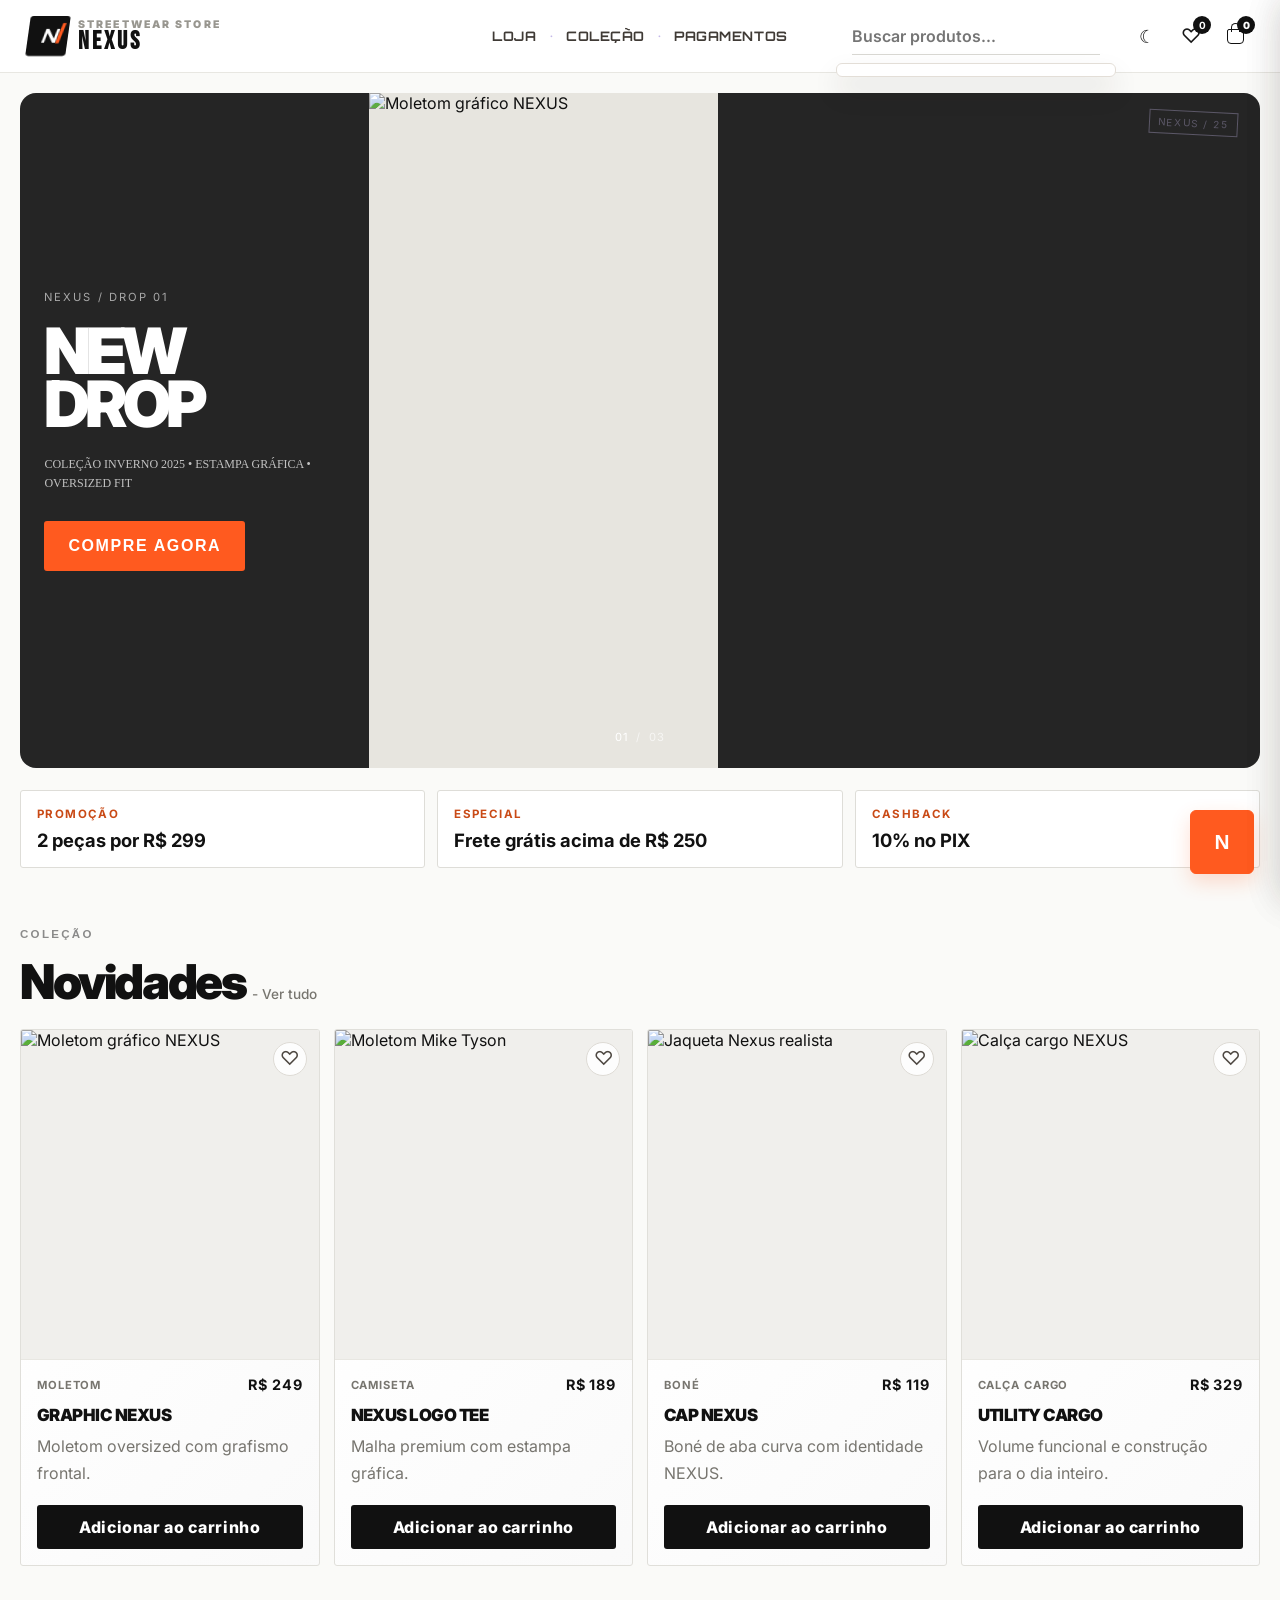
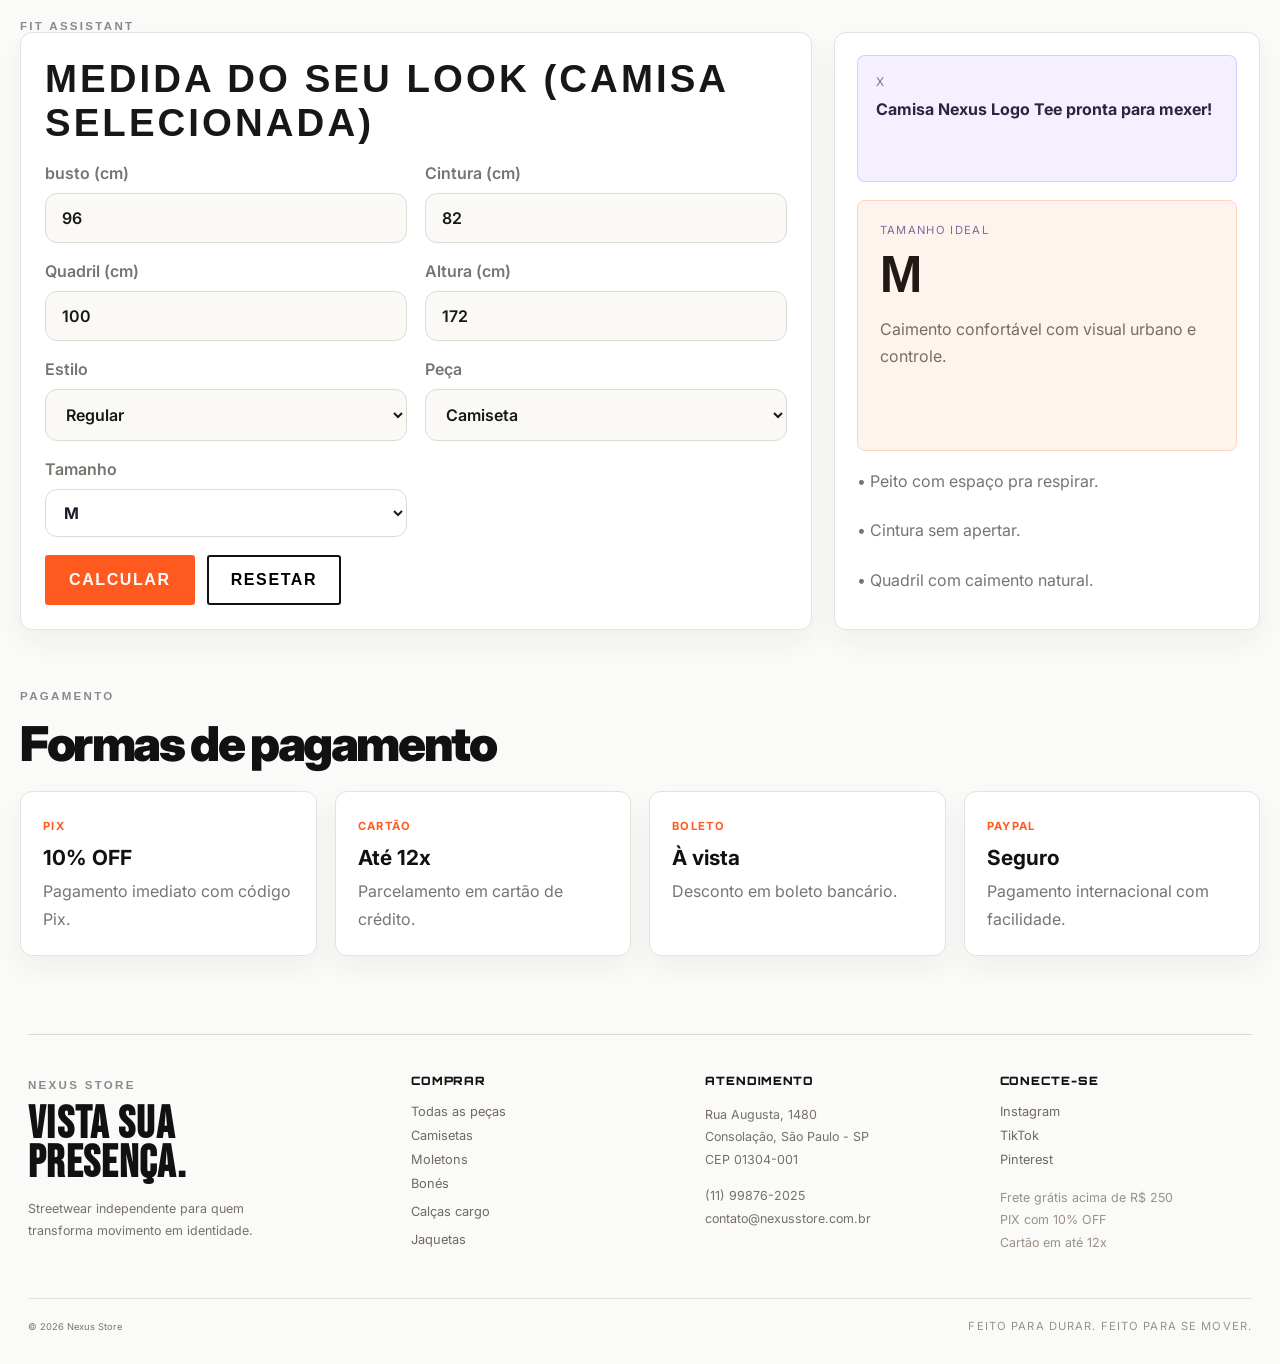
==== index.html @ 311d58b0 "Atualização do projeto py" ====
<!DOCTYPE html>
  <html lang="pt-BR">
    <head>
      <meta charset="UTF-8" />
      <meta name="viewport" content="width=device-width, initial-scale=1.0" />
      <title>Nexus Store | Moda Street</title>
      <meta
        name="description"
        content="Nexus Store vende roupas com estilo streetwear e assistente virtual para indicar tamanho e métodos de pagamento."
      />
      <link rel="preconnect" href="https://fonts.googleapis.com" />
      <link rel="preconnect" href="https://fonts.gstatic.com" crossorigin />
      <link
        href="https://fonts.googleapis.com/css2?family=Bebas+Neue&family=Inter:wght@400;500;600;700;800;900&family=Orbitron:wght@500;700;800&display=swap"
        rel="stylesheet"
      />
      <link rel="stylesheet" href="style.css" />
    </head>
    <body>
      <header class="topbar">
        <div class="brand-wrap">
          <div class="brand-mark">N</div>
          <div>
            <p class="brand-kicker">streetwear store</p>
            <h1>NEXUS</h1>
          </div>
        </div>
        <label class="search-box" aria-label="Buscar produtos">
          <input id="searchInput" type="search" placeholder="Buscar produtos..." autocomplete="off" />
          <ul class="search-suggestions" id="searchSuggestions" aria-label="Sugestões de produtos"></ul>
        </label>
        <nav class="nav">
          <a href="#loja">Loja</a>
          <p>•</p>
          <a href="#colecao">Coleção</a>
          <p>•</p>
          <a href="#pagamentos">Pagamentos</a>
        </nav>
        <div class="header-actions">
          <button type="button" class="theme-toggle" id="themeToggle" aria-label="Alternar tema">☾</button>
          <button type="button" class="favorites-toggle" id="favoritesToggle" aria-label="Abrir favoritos">
            <span aria-hidden="true">♡</span>
            <strong id="favoritesCount">0</strong>
          </button>
          <button type="button" class="cart-pill" id="cartToggle" aria-label="Abrir carrinho">
            <span class="bag-icon" aria-hidden="true"></span>
            <strong id="cartCount">0</strong>
          </button>
        </div>
      </header>

      <main>
        <section class="hero" id="loja" aria-label="Novo drop NEXUS">
          <div class="hero-slides">
            <article class="hero-slide is-active">
              <div class="hero-copy"><span class="hero-eyebrow">NEXUS / DROP 01</span><h2>NEW<br />DROP</h2><p>Coleção Inverno 2025 • Estampa Gráfica • Oversized Fit</p><a href="#colecao" class="primary-btn">Compre agora</a></div>
              <div class="hero-photo"><img src="Iron Mike Tyson.jpg" alt="Moletom gráfico NEXUS" /></div>
            </article>
            <article class="hero-slide">
              <div class="hero-copy"><span class="hero-eyebrow">NEXUS / DROP 02</span><h2>GRAPHIC<br />ENERGY</h2><p>Coleção Inverno 2025 • Algodão Premium • Caimento Solto</p><a href="#colecao" class="primary-btn">Compre agora</a></div>
              <div class="hero-photo"><img src="Camisa-neymar.jpg.jpg" alt="Camiseta gráfica NEXUS" /></div>
            </article>
            <article class="hero-slide">
              <div class="hero-copy"><span class="hero-eyebrow">NEXUS / DROP 03</span><h2>BUILT<br />TO MOVE</h2><p>Coleção Inverno 2025 • Estrutura Leve • Utility Street</p><a href="#colecao" class="primary-btn">Compre agora</a></div>
              <div class="hero-photo"><img src="jaqueta-nexus.svg" alt="Jaqueta NEXUS" /></div>
            </article>
          </div>
          <button type="button" class="hero-arrow hero-arrow-prev" id="prevSlide" aria-label="Foto anterior">‹</button>
          <button type="button" class="hero-arrow hero-arrow-next" id="nextSlide" aria-label="Próxima foto">›</button>
          <div class="hero-pagination" aria-label="Slide atual"><span id="slideCurrent">01</span><i>/</i><span>03</span></div>
        </section>

        <section class="promo-strip" aria-label="Promoções da Nexus">
          <div class="promo-card">
            <span>Promoção</span>
            <strong>2 peças por R$ 299</strong>
          </div>
          <div class="promo-card destaque">
            <span>Especial</span>
            <strong>Frete grátis acima de R$ 250</strong>
          </div>
          <div class="promo-card">
            <span>Cashback</span>
            <strong>10% no PIX</strong>
          </div>
        </section>

        <section id="colecao" class="catalog">
          <div class="section-heading">
            <span class="section-label">coleção</span>
            <h3>Novidades <a href="#colecao">- Ver tudo</a></h3>
          </div>

          <div class="product-grid">
            <article class="product-card">
              <div class="product-image">
                <img src="Iron Mike Tyson.jpg" alt="Moletom gráfico NEXUS" />
                <button type="button" class="favorite-btn" data-favorite-product="Graphic Nexus" aria-label="Favoritar Graphic Nexus">♡</button>
              </div>
              <div class="product-body">
                <div class="product-topline">
                  <span>Moletom</span>
                  <strong>R$ 249</strong>
                </div>
                <h4>Graphic Nexus</h4>
                <p>Moletom oversized com grafismo frontal.</p>
                <button type="button" class="add-cart-btn" data-product="Graphic Nexus" data-price="249">Adicionar ao carrinho</button>
              </div>
            </article>

            <!-- CAMISA CLICÁVEL DIRETA -->
            <article class="product-card">
              <div class="product-image" onclick="window.location.href='#fit-box';" style="cursor: pointer;">
                <img src="Iron Mike Tyson.jpg" alt="Moletom Mike Tyson" />
                <button type="button" class="favorite-btn" data-favorite-product="Nexus Logo Tee" aria-label="Favoritar Nexus Logo Tee">♡</button>
              </div>
              <div class="product-body">
                <div class="product-topline">
                  <span>Camiseta</span>
                  <strong>R$ 189</strong>
                </div>
                <h4 onclick="window.location.href='#fit-box';" style="cursor: pointer; color: inherit;">Nexus Logo Tee</h4>
                <p>Malha premium com estampa gráfica.</p>
                <button type="button" class="add-cart-btn" data-product="Nexus Logo Tee" data-price="189">Adicionar ao carrinho</button>
              </div>
            </article>

            <article class="product-card">
              <div class="product-image">
                <img src="jaqueta-realista.svg" alt="Jaqueta Nexus realista" />
                <button type="button" class="favorite-btn" data-favorite-product="Cap Nexus" aria-label="Favoritar Cap Nexus">♡</button>
              </div>
              <div class="product-body">
                <div class="product-topline">
                  <span>Boné</span>
                  <strong>R$ 119</strong>
                </div>
                <h4>Cap Nexus</h4>
                <p>Boné de aba curva com identidade NEXUS.</p>
                <button type="button" class="add-cart-btn" data-product="Cap Nexus" data-price="119">Adicionar ao carrinho</button>
              </div>
            </article>

            <article class="product-card">
              <div class="product-image">
                <img src="jaqueta-realista.svg" alt="Calça cargo NEXUS" />
                <button type="button" class="favorite-btn" data-favorite-product="Utility Cargo" aria-label="Favoritar Utility Cargo">♡</button>
              </div>
              <div class="product-body">
                <div class="product-topline">
                  <span>Calça cargo</span>
                  <strong>R$ 329</strong>
                </div>
                <h4>Utility Cargo</h4>
                <p>Volume funcional e construção para o dia inteiro.</p>
                <button type="button" class="add-cart-btn" data-product="Utility Cargo" data-price="329">Adicionar ao carrinho</button>
              </div>
            </article>
          </div>
        </section>

        <section class="fit-box" id="fit-box">
          <div class="section-label">fit assistant</div>
          <div class="calculator-grid">
            <div class="inputs">
              <h3>Medida do seu look (Camisa selecionada)</h3>
              <form id="fitForm">
                <div class="field-row">
                  <label>
                    <span>busto (cm)</span>
                    <input id="busto" type="number" min="50" max="200" value="96" required />
                  </label>

                  <label>
                    <span>Cintura (cm)</span>
                    <input id="cintura" type="number" min="40" max="180" value="82" required />
                  </label>
                </div>

                <div class="field-row">
                  <label>
                    <span>Quadril (cm)</span>
                    <input id="quadril" type="number" min="50" max="210" value="100" required />
                  </label>

                  <label>
                    <span>Altura (cm)</span>
                    <input id="altura" type="number" min="120" max="220" value="172" required />
                  </label>
                </div>

                <div class="field-row">
                  <label>
                    <span>Estilo</span>
                    <select id="fitStyle">
                      <option value="slim">Slim</option>
                      <option value="regular" selected>Regular</option>
                      <option value="oversized">Oversized</option>
                    </select>
                  </label>

                  <label>
                    <span>Peça</span>
                    <select id="tipoPeca">
                      <option value="camiseta" selected>Camiseta</option>
                      <option value="moletom">Moletom</option>
                      <option value="jaqueta">Jaqueta</option>
                      <option value="calca">Calça</option>
                    </select>
                  </label>
                </div>

                <div class="field-row"> 
                  <label>
                    <span>Tamanho</span>
                    <select id="tamanhoSelect">
                      <option value="P">P</option>
                      <option value="M" selected>M</option>
                      <option value="G">G</option>
                      <option value="GG">GG</option>
                    </select>
                  </label>
                </div>

                <div class="actions">
                  <button type="submit" class="primary-btn">Calcular</button>
                  <button type="button" id="resetBtn" class="secondary-btn light">Resetar</button>
                </div>
              </form>
            </div>

            <div class="result-panel">
              <div class="mini-card">
                <span>X</span>
                <strong id="vampiraMsg">Camisa Nexus Logo Tee pronta para mexer!</strong>
              </div>

              <div class="result-box">
                <p class="label-result">Tamanho ideal</p>
                <h4 id="tamanhoResult">M</h4>
                <p id="descricaoResult">Caimento confortável com visual urbano e controle.</p>
              </div>

              <ul id="tipsList" class="tips-list">
                <li>• Peito com espaço pra respirar.</li>
                <li>• Cintura sem apertar.</li>
                <li>• Quadril com caimento natural.</li>
              </ul>
            </div>
          </div>
        </section>

        <section id="pagamentos" class="payment-box">
          <div class="section-heading">
            <span class="section-label">pagamento</span>
            <h3>Formas de pagamento</h3>
          </div>

          <div class="payment-grid">
            <div class="payment-card">
              <span>PIX</span>
              <strong>10% OFF</strong>
              <p>Pagamento imediato com código Pix.</p>
            </div>
            <div class="payment-card">
              <span>Cartão</span>
              <strong>Até 12x</strong>
              <p>Parcelamento em cartão de crédito.</p>
            </div>
            <div class="payment-card">
              <span>Boleto</span>
              <strong>À vista</strong>
              <p>Desconto em boleto bancário.</p>
            </div>
            <div class="payment-card">
              <span>PayPal</span>
              <strong>Seguro</strong>
              <p>Pagamento internacional com facilidade.</p>
            </div>
          </div>
        </section>
      </main>

      <aside class="cart-panel" id="cartPanel" aria-label="Carrinho de compras">
        <div class="cart-header">
          <div>
            <span class="section-label">carrinho</span>
            <h3>Seu pedido</h3>
          </div>
          <button type="button" class="icon-btn cart-close" id="closeCartBtn" aria-label="Fechar carrinho">×</button>
        </div>

        <div class="cart-list" id="cartList">
          <p class="cart-empty">Seu carrinho está vazio.</p>
        </div>

        <div class="cart-footer">
          <div class="cart-total-row">
            <span>Subtotal</span>
            <strong id="cartTotal">R$ 0,00</strong>
          </div>
          <div class="cart-total-row discount-row">
            <span>Desconto</span>
            <strong id="cartDiscount">-R$ 0,00</strong>
          </div>
          <div class="cart-total-row delivery-row">
            <span>Entrega</span>
            <strong id="cartDelivery">R$ 0,00</strong>
          </div>
          <div class="cart-total-row final-row">
            <span>Total</span>
            <strong id="cartFinalTotal">R$ 0,00</strong>
          </div>

          <div class="mini-checkout" id="miniCheckout">
            <span class="mini-checkout-label">Dados de entrega</span>
            
            <div class="checkout-fields">
              <label>
                <span>Nome Completo</span>
                <input type="text" id="customerName" placeholder="Seu nome completo" />
              </label>
              <label>
                <span>Rua</span>
                <input type="text" id="customerStreet" placeholder="Nome da rua" />
              </label>
              <div class="row-fields">
                <label>
                  <span>Número</span>
                  <input type="text" id="customerNumber" placeholder="123" />
                </label>
                <label>
                  <span>Complemento</span>
                  <input type="text" id="customerComplement" placeholder="Apto, sala..." />
                </label>
              </div>
              <label>
                <span>CEP</span>
                <input type="text" id="customerCEP" placeholder="00000-000" />
              </label>
            </div>

            <span class="mini-checkout-label">Método de Pagamento</span>
            <div class="payment-option-list">
              <button type="button" class="payment-option active" data-method="pix">PIX</button>
              <button type="button" class="payment-option" data-method="cartao">Cartão</button>
              <button type="button" class="payment-option" data-method="boleto">Boleto</button>
            </div>

            <div class="installment-box" id="installmentBox" style="display: none;">
              <label>
                <span>Parcelamento</span>
                <select id="installmentSelect">
                  <option value="1">À vista (sem juros)</option>
                  <option value="2">2x de R$ 0,00</option>
                  <option value="3">3x de R$ 0,00</option>
                  <option value="4">4x de R$ 0,00</option>
                  <option value="5">5x de R$ 0,00</option>
                  <option value="6">6x de R$ 0,00</option>
                  <option value="7">7x de R$ 0,00</option>
                  <option value="8">8x de R$ 0,00</option>
                  <option value="9">9x de R$ 0,00</option>
                  <option value="10">10x de R$ 0,00</option>
                  <option value="11">11x de R$ 0,00</option>
                  <option value="12">12x de R$ 0,00</option>
                </select>
              </label>
            </div>
          </div>

          <button type="button" class="primary-btn cart-checkout">Finalizar Pedido</button>
        </div>
      </aside>

      <aside class="cart-panel favorites-panel" id="favoritesPanel" aria-label="Produtos favoritos">
        <div class="cart-header">
          <div>
            <span class="section-label">favoritos</span>
            <h3>Meus itens</h3>
          </div>
          <button type="button" class="icon-btn cart-close" id="closeFavoritesBtn" aria-label="Fechar favoritos">×</button>
        </div>
        <div class="favorites-list" id="favoritesList">
          <p class="cart-empty">Você ainda não favoritou nenhuma peça.</p>
        </div>
      </aside>

      <footer class="footer">
        <div class="footer-line"></div>
        <div class="footer-grid">
          <div class="footer-brand">
            <span class="section-label">NEXUS STORE</span>
            <h2>Vista sua<br />presença.</h2>
            <p>Streetwear independente para quem transforma movimento em identidade.</p>
          </div>
          <div class="footer-column">
            <h3>Comprar</h3>
            <nav class="footer-categories" aria-label="Categorias de produtos">
              <a href="#colecao" data-category-filter="">Todas as peças</a>
              <a href="#colecao" data-category-filter="camiseta">Camisetas</a>
              <a href="#colecao" data-category-filter="moletom">Moletons</a>
              <a href="#colecao" data-category-filter="boné">Bonés</a>
              <p><a href="#colecao" data-category-filter="calça">Calças cargo</a></p>
              <a href="#colecao" data-category-filter="jaqueta">Jaquetas</a>
            </nav>
          </div>
          <div class="footer-column">
            <h3>Atendimento</h3>
            <p>Rua Augusta, 1480<br />Consolação, São Paulo - SP<br />CEP 01304-001</p>
            <p>(11) 99876-2025<br />contato@nexusstore.com.br</p>
          </div>
          <div class="footer-column">
            <h3>Conecte-se</h3>
            <nav class="footer-socials" aria-label="Redes sociais">
              <a href="#footer">Instagram</a>
              <a href="#footer">TikTok</a>
              <a href="#footer">Pinterest</a>
            </nav>
            <p class="footer-service">Frete grátis acima de R$ 250<br />PIX com 10% OFF<br />Cartão em até 12x</p>
          </div>
        </div>
        <div class="footer-bottom" id="footer">
          <small>© 2026 Nexus Store</small>
          <span>Feito para durar. Feito para se mover.</span>
        </div>
      </footer>

      <div class="assistant-widget closed" id="assistantWidget">
        <div class="assistant-header">
          <div class="assistant-avatar" aria-label="Ícone da Vampira Nexus">✦</div>
          <div class="assistant-title-wrap">
            <strong>x story</strong>
            <span>online agora</span>
          </div>
          <div class="assistant-actions">
            <button type="button" class="icon-btn" id="minimizeAssistant" aria-label="Minimizar assistente">−</button>
            <button type="button" class="icon-btn" id="maximizeAssistant" aria-label="Maximizar assistente">□</button>
            <button type="button" class="icon-btn" id="closeAssistant" aria-label="Fechar assistente">×</button>
          </div>
        </div>

        <div class="assistant-body">
          <p class="assistant-bubble" id="assistantResponse">
            Fala comigo, meu parceiro. Vou te ajudar a achar o tamanho certo e o estilo ideal para a sua compra.
          </p> 

          <div class="assistant-form-box">
            <label>
              <span>Seu tamanho da peça</span>
              <select id="assistantSize">
                <option value="P">P</option>
                <option value="M" selected>M</option>
                <option value="G">G</option>
                <option value="GG">GG</option>
                <option value="G2">G2</option>
                <option value="G3">G3</option>
              </select>
            </label>
            <button type="button" id="assistantSuggest" class="primary-btn small-btn">Ajudar agora</button>
            <button type="button" id="addToCartBtn" class="secondary-btn light">Adicionar ao carrinho</button>
          </div>

          <div class="assistant-payment">
            <span>Pagamento:</span>
            <div class="payment-chips">
              <i>PIX</i>
              <i>Cartão</i>
              <i>Boleto</i>
            </div>
          </div>
        </div>
      </div>

      <button type="button" class="assistant-toggle" id="assistantToggle" aria-label="Abrir assistente">
        N
      </button>

      <script src="app.js"></script>
    </body>
  </html>
---- style.css ----
﻿ da56dcfe-d7a7-4931-aa2c-e293b3fd4b29:root {
  --bg: #1a1a1a;
  --bg-2: #2a2a2a;
  --panel: rgba(30, 30, 30, 0.98);
  --panel-soft: rgba(40, 40, 40, 0.99);
  --line: rgba(255, 255, 255, 0.12);
  --text: #e5e5e5;
  --muted: #999999;
  --pink: #8b6666;
  --violet: #666688;
  --cyan: #669999;
  --lime: #999966;
  --shadow: 0 8px 20px rgba(0, 0, 0, 0.6);
}

* { box-sizing: border-box; }
html { scroll-behavior: smooth; }
body {
  margin: 0;
  font-family: "Courier New", "Arial", sans-serif;
  background: #f0e5d5;
  color: #000000;
  background-image: url('"data:image/svg+xml,%3Csvg viewBox='0 0 250 250' xmlns='http://www.w3.org/2000/svg'%3E%3Cfilter id='noise'%3E%3CfeTurbulence type='fractalNoise' baseFrequency='0.85' numOctaves='4' stitchTiles='stitch'/%3E%3C/filter%3E%3Crect width='100%25' height='100%25' filter='url(%23noise)' opacity='0.15'/%3E%3C/svg%3E"');
}


.titulo-hero {
  color: #000000;
}

.titulo-hero .roxo {
  color: #240054;
}

a { color: inherit; text-decoration: none; }
img { width: 100%; display: block; }
button, input, select { font: inherit; }

h1, h2, h3, h4, h5, h6 {
  font-family: "Arial Black", sans-serif;
  font-weight: 900;
  text-transform: uppercase;
  letter-spacing: 0.08em;
}

.topbar {
  position: sticky; top: 0; z-index: 20;
  display: flex; align-items: center; justify-content: space-between;
  padding: 10px 6vw;
  background: #FFFFFF;
  backdrop-filter: blur(14px);
  border-bottom: 3px solid black;
}

.cart-pill {
  display: inline-flex;
  align-items: center;
  gap: 10px;
  padding: 9px 14px;
  border-radius: 6px;
  background: #ebe6e6;
  border: 1px solid rgb(12, 12, 12);
  color: var(--text);
  font-weight: 900;
  text-transform: uppercase;
  cursor: pointer;
  box-shadow: 0 2px 4px rgba(245, 241, 241, 0.3);
} 

.cart-pill strong {
  display: grid;
  place-items: center;
  width: 24px;
  height: 24px;
  border-radius: 4px;
  background: #5a5a5a;
  color: #ffffff;
  font-size: 0.8rem;
  font-weight: 900;
}

.brand-wrap { display: flex; align-items: center; gap: 14px; }
.brand-mark {
  display: grid; place-items: center;
  width: 42px; height: 42px; border-radius: 6px;
  background: #4a4a4a;
  box-shadow: 0 2px 6px rgba(0, 0, 0, 0.4);
  font-family: "Arial Black", sans-serif; font-weight: 900;
  font-size: 1.2rem;
  text-transform: uppercase;
  letter-spacing: 0.2em;
  color: #e5e5e5;
}
.brand-kicker {
  margin: 0; color: #999999;
  font-size: 0.66rem; letter-spacing: 0.2em; text-transform: uppercase;
  font-weight: 900;
  font-family: "Arial Black", sans-serif;
}
.brand-wrap h1 {
  margin: 0; font-family: "Arial Black", sans-serif;
  letter-spacing: 0.15em; font-size: 1.3rem;
  font-weight: 900;
  text-transform: uppercase;
}
.nav {
  display: flex; align-items: center; gap: 8px;
  text-transform: uppercase;
  color: #17002c; 
  font-weight: 600px;
  font-size: 20px;
  font-family:'Times New Roman', Times, serif
}
.nav a { transition: color 0.2s ease; }
.nav a:hover { color: #C94A16; }

main {
  max-width: 1200px;
  margin: 0 auto;
  padding: 32px 20px 40px;
}

.hero {
  display: grid;
  grid-template-columns: 1.15fr 0.85fr;
  gap: 26px;
  align-items: center;
  min-height: 540px;
  padding-top: 10px;
}
.hero-copy { padding: 18px 0; }

.hero-copy h2 {
  margin: 0;
  font-size: clamp(2.8rem, 5vw, 5rem);
  line-height: 0.94;
  letter-spacing: -0.06em;
}
.hero-copy p {
  font-family: 'Times New Roman', Times, serif;
  text-transform: uppercase;
  margin-top: 18px;
  color: #000000;
  line-height: 1.75;
  font-size: 1.05rem;
  font-weight: 300px;
  max-width: 620px;
}
.cta-row {
  display: flex;
  flex-wrap: wrap;
  gap: 14px;
  margin-top: 28px;
}
.primary-btn, .secondary-btn {
  display: inline-flex;
  align-items: center;
  justify-content: center;
  border-radius: 6px;
  padding: 14px 22px;
  border: 2px solid transparent;
  font-weight: 900;
  cursor: pointer;
  transition: transform 0.2s ease, box-shadow 0.2s ease, border-color 0.2s ease;
  font-family: "Arial Black", sans-serif;
  text-transform: uppercase;
  letter-spacing: 0.1em;
}
.primary-btn {
  background: #000000;
  color: #ffffff;
  box-shadow: 0 4px 8px rgba(0, 0, 0, 0.3);
  border-color: #000000;
}
.secondary-btn {
  background: transparent;
  border: 2px solid #000000;
  color: #000000;
  box-shadow: 0 2px 4px rgba(0, 0, 0, 0.2);
}
.primary-btn:hover, .secondary-btn:hover, button:hover {
  transform: translateY(-1px);
  box-shadow: 0 6px 12px rgba(0, 0, 0, 0.4) !important;
  background: #C94A16;
  color: #FFFFFF;
}

.hero-visual {
  display: grid;
  gap: 18px;
}
.promo-stack {
  display: grid;
  gap: 18px;
}
.promo-feature {
  background: #FFFFFF;
  border: 3px solid black;
  border-radius: 1px;
  padding: 20px;
  box-shadow: 6px 6px 0px black;

}
.promo-feature span {
  display: block;
  color: #C94A16;
  text-transform: uppercase;
  letter-spacing: 0.12em;
  font-size: 15px;
  font-weight: 800;
  font-family: "Arial Black", sans-serif;
  margin-bottom: 10px;
}
.promo-feature strong {
  display: block;
  font-size: 1.6rem;
  line-height: 1.2;
  margin-bottom: 10px;
  font-family: "Arial Black", sans-serif;
  text-transform: uppercase;
  color:#240054;
}
.promo-feature p {
  margin: 0;
  color: #000000;
  line-height: 1.7;
  text-transform: uppercase;
  font-family: "Arial Black", sans-serif;
  font-size: 14px;
}
.promo-accent {
  background: #FFFFFF;
}
.showcase-card {
  position: relative;
  overflow: hidden;
  border: 1px solid var(--line);
  border-radius: 26px;
  box-shadow: var(--shadow);
  background: var(--panel);
}
.showcase-card img {
  height: 100%; object-fit: cover;
  transition: transform 0.6s ease, filter 0.6s ease;
}
.product-viewer {
  perspective: 1200px;
}
.product-viewer img {
  transform-origin: center;
}
.product-viewer.is-open img {
  transform: perspective(1200px) rotateY(18deg) scale(1.04);
  filter: saturate(1.12) brightness(1.05);
}
.product-viewer.is-rotating img {
  animation: spin360 0.9s ease;
}
@keyframes spin360 {
  0% { transform: perspective(1200px) rotateY(0deg) scale(1); }
  50% { transform: perspective(1200px) rotateY(180deg) scale(1.04); }
  100% { transform: perspective(1200px) rotateY(360deg) scale(1); }
}
.large-card { min-height: 480px; }
.small-card { min-height: 260px; }
.viewer-controls {
  position: absolute;
  left: 18px;
  right: 18px;
  bottom: 18px;
  display: flex;
  gap: 10px;
  z-index: 2;
}
.viewer-btn {
  flex: 1;
  border: 1px solid rgba(255, 255, 255, 0.08);
  background: rgba(17, 20, 28, 0.7);
  color: #fff;
  border-radius: 12px;
  padding: 10px 12px;
  font-weight: 700;
  cursor: pointer;
}
.viewer-btn.accent {
  background: linear-gradient(135deg, var(--pink), var(--violet));
}
.card-label {
  position: absolute;
  left: 18px;
  right: 18px;
  bottom: 18px;
  display: inline-flex;
  align-items: center;
  justify-content: center;
  padding: 10px 14px;
  border-radius: 999px;
  background: rgba(29, 26, 23, 0.72);
  border: 1px solid rgba(255, 255, 255, 0.08);
  color: #ffffff;
  font-size: 0.8rem;
  letter-spacing: 0.08em;
  text-transform: uppercase;
}
.showcase-stack {
  display: grid;
  gap: 18px;
}
.mini-banner {
  display: grid;
  gap: 6px;
  border-radius: 18px;
  border: 1px solid var(--line);
  background: linear-gradient(135deg, rgba(84, 230, 255, 0.07), rgba(125, 92, 255, 0.09));
  padding: 18px;
  box-shadow: var(--shadow);
}
.mini-banner span { color: var(--muted); font-size: 0.75rem; text-transform: uppercase; letter-spacing: 0.12em; }
.mini-banner strong { font-size: 1.2rem; }

.promo-strip {
  display: grid;
  grid-template-columns: repeat(3, minmax(0, 1fr));
  gap: 18px;
  margin-top: 28px;
}
.promo-card {
  display: grid;
  gap: 8px;
  padding: 22px 20px;
  border-radius: 8px;
  background: #240054;
  border: 1px solid #C94A16;
  box-shadow: var(--shadow);
}
.promo-card span {
  color: #C94A16;
  text-transform: uppercase;
  letter-spacing: 0.12em;
  font-size: 0.72rem;
  font-weight: 700;
}
.promo-card strong {
  font-size: 1.15rem;
}
.promo-card.destaque {
  background: #3a3a3a;
  border-color: #5a5a5a;
}

.catalog, .fit-box, .payment-box {
  margin-top: 44px;
}
.section-heading {
  margin-bottom: 18px;
}
.section-label {
  color: #8a8a8a;
  text-transform: uppercase;
  letter-spacing: 0.2em;
  font-size: 0.72rem;
  font-weight: 900;
  font-family: "Arial Black", sans-serif;
}
.section-heading h3 {
  margin: 10px 0 0;
  font-size: clamp(1.8rem, 4vw, 3rem);
  letter-spacing: -0.05em;
}
.product-grid {
  display: grid;
  grid-template-columns: repeat(3, minmax(0, 1fr));
  gap: 22px;
}
.product-card {
  overflow: hidden;
  border-radius: 8px;
  border: 1px solid #4a4a4a;
  background: #2a2a2a;
  box-shadow: 0 4px 8px rgba(0, 0, 0, 0.4);
  position: relative;
  transition: transform 0.2s ease, box-shadow 0.2s ease, border-color 0.2s ease;
}
.product-card:hover {
  transform: translateY(-2px);
  border-color: #6a6a6a;
  box-shadow: 0 6px 12px rgba(0, 0, 0, 0.5);
}
.product-card::before {
  content: "";
  position: absolute;
  inset: 0;
  background: linear-gradient(135deg, rgba(100, 100, 100, 0.08), transparent 30%, rgba(120, 120, 120, 0.04));
  pointer-events: none;
}
.product-image {
  position: relative;
  height: 320px;
  background: linear-gradient(135deg, #111827, #1a1f2d);
  border-bottom: 1px solid rgba(255, 255, 255, 0.06);
}
.product-image img {
  height: 100%; object-fit: cover;
  filter: saturate(1.1) contrast(1.08);
}
.product-body {
  position: relative;
  z-index: 1;
  padding: 18px 18px 20px;
}
.product-topline {
  display: flex; align-items: center; justify-content: space-between;
  gap: 12px; font-weight: 700;
  color: var(--muted);
  text-transform: uppercase;
  letter-spacing: 0.08em;
  font-size: 0.7rem;
}
.product-topline strong {
  color: var(--lime);
  font-size: 0.9rem;
}
.product-body h4 {
  margin: 12px 0 8px;
  font-size: 1.55rem;
  letter-spacing: -0.04em;
}
.product-body p {
  margin: 0;
  color: var(--muted);
  line-height: 1.7;
}
.product-body button {
  margin-top: 18px;
  width: 100%;
  border: none;
  border-radius: 12px;
  padding: 12px 18px;
  background: linear-gradient(135deg, #030125, #B6FF00 55%, #010046);
  color: white;
  font-weight: 800;
  letter-spacing: 0.04em;
  cursor: pointer;
  box-shadow: 0 14px 26px rgba(124, 90, 241, 0.32);
}

.calculator-grid {
  display: grid;
  grid-template-columns: 1.3fr 0.7fr;
  gap: 22px;
}
.inputs, .result-panel, .payment-card {
  background: rgba(16, 22, 37, 0.95);
  border: 1px solid var(--line);
  border-radius: 24px;
  box-shadow: var(--shadow);
}
.inputs { padding: 24px; }
.inputs h3 { margin: 0 0 18px; font-size: clamp(1.6rem, 3vw, 2.4rem); }
.field-row {
  display: grid;
  grid-template-columns: repeat(2, minmax(0, 1fr));
  gap: 18px;
  margin-bottom: 18px;
}
label {
  display: flex;
  flex-direction: column;
  gap: 10px;
  font-weight: 600;
}
label span { color: var(--muted); }
input, select {
  width: 100%;
  background: rgba(255,255,255,0.7);
  border: 1px solid var(--line);
  border-radius: 12px;
  padding: 14px 16px;
  color: #111827;
}
select option {
  color: #111827;
  background: #eef2f7;
}
select option:checked,
select option:hover {
  background: #7ce6ff;
  color: #111827;
}
input:focus, select:focus {
  outline: 2px solid rgba(84, 230, 255, 0.18);
  border-color: rgba(141, 84, 255, 0.8);
}
.actions { display: flex; gap: 12px; flex-wrap: wrap; margin-top: 8px; }
.small-btn {
  padding: 12px 18px;
  font-size: 0.9rem;
}
.result-panel {
  padding: 22px;
  display: grid;
  gap: 18px;
}
.mini-card {
  background: #2a2a2a;
  border: 1px solid #4a4a4a;
  border-radius: 8px;
  padding: 18px;
}
.mini-card span {
  display: block;
  margin-bottom: 8px;
  color: var(--muted);
  font-size: 0.75rem;
  letter-spacing: 0.12em;
  text-transform: uppercase;
}
.mini-card strong { line-height: 1.5; }
.result-box {
  padding: 22px;
  border-radius: 8px;
  background: #3a3a3a;
  border: 1px solid #5a5a5a;
  color: #e5e5e5;
}
.label-result {
  margin: 0 0 8px;
  color: var(--muted);
  text-transform: uppercase;
  letter-spacing: 0.12em;
  font-size: 0.7rem;
}
.result-box h4 {
  margin: 0;
  font-size: clamp(2.4rem, 4vw, 4rem);
  font-family: "Arial Black", sans-serif;
  font-weight: 900;
  text-transform: uppercase;
  letter-spacing: 0.1em;
}
#descricaoResult { margin-top: 12px; color: var(--muted); line-height: 1.7; }
.tips-list {
  list-style: none;
  padding: 0; margin: 0;
  display: grid;
  gap: 10px;
  color: var(--muted);
  line-height: 1.6;
}

.payment-grid {
  display: grid;
  grid-template-columns: repeat(4, minmax(0, 1fr));
  gap: 18px;
}
.payment-card {
  padding: 22px;
}
.payment-card span {
  display: inline-block;
  margin-bottom: 12px;
  color: var(--cyan);
  text-transform: uppercase;
  letter-spacing: 0.12em;
  font-size: 0.7rem;
  font-weight: 700;
}
.payment-card strong {
  display: block;
  margin-bottom: 8px;
  font-size: 1.3rem;
}
.payment-card p {
  margin: 0;
  color: var(--muted);
  line-height: 1.7;
}

.cart-panel {
  position: fixed;
  top: 0;
  right: 0;
  width: min(380px, calc(100vw - 24px));
  height: 100vh;
  background: rgba(14, 18, 28, 0.98);
  border-left: 1px solid var(--line);
  box-shadow: -18px 0 36px rgba(0, 0, 0, 0.28);
  transform: translateX(105%);
  transition: transform 0.25s ease;
  z-index: 40;
  display: flex;
  flex-direction: column;
}
.cart-panel.open {
  transform: translateX(0);
}
.cart-header {
  display: flex;
  align-items: center;
  justify-content: space-between;
  padding: 22px 22px 18px;
  border-bottom: 1px solid var(--line);
}
.cart-header h3 {
  margin: 10px 0 0;
  font-size: 1.8rem;
}
.cart-close {
  background: rgba(255,255,255,0.04);
  color: var(--text);
}
.cart-list {
  flex: 1;
  padding: 18px 22px;
  overflow-y: auto;
  min-height: 0;
}
.cart-empty {
  margin: 0;
  color: var(--muted);
  line-height: 1.7;
}
.cart-item {
  display: grid;
  grid-template-columns: 1fr auto;
  gap: 12px;
  padding: 14px 0;
  border-bottom: 1px solid rgba(255,255,255,0.06);
}
.cart-item strong {
  display: block;
  margin-bottom: 4px;
  font-size: 1rem;
}
.cart-item small {
  display: block;
  color: var(--muted);
}
.cart-item-actions {
  display: grid;
  justify-items: end;
  gap: 8px;
}
.cart-item span {
  align-self: center;
  font-weight: 700;
  color: var(--cyan);
}
.quantity-box {
  display: inline-flex;
  align-items: center;
  gap: 8px;
  padding: 4px 8px;
  border: 1px solid rgba(255,255,255,0.08);
  border-radius: 999px;
  background: rgba(255,255,255,0.03);
}
.quantity-box button {
  width: 24px;
  height: 24px;
  border: none;
  border-radius: 50%;
  background: rgba(255,255,255,0.06);
  color: var(--text);
  cursor: pointer;
  font-weight: 700;
}
.quantity-box strong {
  min-width: 18px;
  text-align: center;
  font-size: 0.8rem;
  margin: 0;
  color: var(--text);
}
.remove-cart-item {
  border: 1px solid rgba(255,255,255,0.08);
  background: rgba(255,255,255,0.03);
  color: var(--text);
  border-radius: 999px;
  padding: 6px 10px;
  cursor: pointer;
  font-size: 0.72rem;
}
.cart-footer {
  padding: 18px 22px 26px;
  border-top: 1px solid var(--line);
  overflow-y: auto;
  max-height: 50vh;
}
.cart-total-row {
  display: flex;
  align-items: center;
  justify-content: space-between;
  margin-bottom: 12px;
  font-weight: 700;
}
.cart-total-row strong {
  font-size: 1.1rem;
  color: #fff;
}
.discount-row strong {
  color: #8ef2b0;
}
.delivery-row strong {
  color: #ffd36b;
}
.final-row {
  margin-top: 10px;
  padding-top: 12px;
  border-top: 1px solid rgba(255,255,255,0.08);
}
.final-row strong {
  font-size: 1.4rem;
}
.mini-checkout {
  margin: 18px 0 16px;
  padding: 14px 0 0;
  border-top: 1px solid rgba(255,255,255,0.08);
}
.mini-checkout-label {
  display: block;
  color: var(--muted);
  text-transform: uppercase;
  letter-spacing: 0.12em;
  font-size: 0.68rem;
  font-weight: 700;
  margin: 16px 0 10px 0;
}
.checkout-fields {
  display: grid;
  gap: 12px;
  margin-bottom: 16px;
}
.checkout-fields label {
  display: grid;
  gap: 6px;
}
.checkout-fields span {
  color: var(--muted);
  font-size: 0.76rem;
  font-weight: 700;
}
.checkout-fields input {
  width: 100%;
  border-radius: 12px;
  border: 1px solid rgba(255,255,255,0.08);
  background: rgba(255,255,255,0.03);
  color: var(--text);
  padding: 12px 14px;
  font-size: 0.85rem;
}
.checkout-fields input::placeholder {
  color: rgba(255,255,255,0.35);
}
.row-fields {
  display: grid;
  grid-template-columns: 1fr 1fr;
  gap: 12px;
}
.payment-option-list {
  display: flex;
  gap: 8px;
  flex-wrap: wrap;
}
.payment-option {
  flex: 1;
  min-width: 78px;
  border: 1px solid #5a5a5a;
  border-radius: 6px;
  background: #3a3a3a;
  color: var(--text);
  padding: 9px 10px;
  cursor: pointer;
  font-weight: 700;
  transition: background 0.2s ease;
}
.payment-option.active {
  background: #5a5a5a;
  border-color: #7a7a7a;
  color: #ffffff;
}
.installment-box {
  margin-top: 12px;
}
.installment-box label {
  display: grid;
  gap: 8px;
}
.installment-box span {
  color: var(--muted);
  font-size: 0.76rem;
  font-weight: 700;
}
.installment-box select {
  width: 100%;
  border-radius: 12px;
  border: 1px solid rgba(255,255,255,0.08);
  background: rgba(255,255,255,0.03);
  color: var(--text);
  padding: 12px 14px;
  font-size: 0.85rem;
  cursor: pointer;
}
.cart-checkout {
  width: 100%;
}

.footer {
  max-width: 1200px;
  margin: 0 auto;
  padding: 26px 20px 68px;
}
.footer-line {
  height: 1px;
  width: 100%;
  margin-bottom: 24px;
  background: linear-gradient(90deg, transparent, rgba(255,255,255,0.12), transparent);
}
.footer p, .footer small { color: var(--muted); line-height: 1.8; margin: 0; }

.assistant-widget {
  position: fixed;
  right: 26px;
  bottom: 26px;
  width: 320px;
  border-radius: 22px 22px 18px 18px;
  background: rgba(233, 228, 240, 0.97);
  border: 1px solid rgba(111, 86, 162, 0.12);
  box-shadow: 0 24px 38px rgba(57, 38, 72, 0.18);
  z-index: 30;
  transition: all 0.25s ease;
  overflow: hidden;
}
.assistant-widget.minimized {
  width: 96px;
  height: 74px;
  overflow: hidden;
}
.assistant-widget.closed {
  display: none;
}
.assistant-widget.maximized {
  width: min(420px, calc(100vw - 24px));
}
.assistant-header {
  display: flex; align-items: center; gap: 12px;
  padding: 12px 14px 10px;
  background: linear-gradient(135deg, #d7d3f6 0%, #d8d0ef 100%);
  border-bottom: 1px solid rgba(90, 74, 130, 0.12);
}
.assistant-avatar {
  display: grid; place-items: center;
  width: 42px; height: 42px;
  border-radius: 50%;
  background: linear-gradient(135deg, #230094 0%, #d45c00c2 100%);
  font-weight: 800;
  color: white;
  box-shadow: 0 8px 20px rgba(124, 90, 241, 0.35);
}

.assistant-title-wrap {
  display: flex;
  flex-direction: column;
  flex: 1;
  min-width: 0;
}
.assistant-title-wrap strong {
  font-size: 0.95rem;
  color: #2d1f3d;
  letter-spacing: 0.01em;
}
.assistant-title-wrap span {
  color: #1f8f5e;
  font-size: 0.72rem;
  font-weight: 700;
}
.assistant-actions {
  display: flex;
  gap: 8px;
}
.icon-btn {
  width: 24px; height: 24px;
  border: none;
  border-radius: 50%;
  background: rgba(255,255,255,0.3);
  color: #2a2633;
  font-weight: 700;
  cursor: pointer;
}
.assistant-body {
  padding: 16px;
  background: rgba(243, 239, 247, 0.9);
}
.assistant-bubble {
  margin: 0;
  padding: 14px 16px;
  background: rgba(255,255,255,0.35);
  border: 1px solid rgba(41, 30, 54, 0.06);
  border-radius: 16px;
  line-height: 1.7;
  color: #2d1f3d;
  font-size: 0.95rem;
}
.assistant-form-box {
  display: grid;
  gap: 10px;
  margin-top: 14px;
}
.assistant-form-box label span {
  color: #2d1f3d;
  font-size: 0.78rem;
  font-weight: 700;
}
#assistantSize, #tamanhoSelect {
  width: 100%;
  border: 1px solid rgba(62, 48, 74, 0.1);
  border-radius: 12px;
  background: #f7f3fb;
  color: #201b2a;
  padding: 12px 14px;
  font-size: 1rem;
  font-weight: 700;
}
#assistantSize option, #tamanhoSelect option {
  color: #201b2a;
  background: #f7f3fb;
}
.assistant-payment {
  display: grid;
  gap: 8px;
  margin-top: 12px;
}
.assistant-payment span {
  color: #31263c;
  font-size: 0.72rem;
  text-transform: uppercase;
  letter-spacing: 0.1em;
  font-weight: 800;
}
.payment-chips {
  display: flex;
  flex-wrap: wrap;
  gap: 10px;
}
.payment-chips i {
  display: inline-flex;
  align-items: center;
  justify-content: center;
  padding: 6px 10px;
  border-radius: 999px;
  background: rgba(124, 90, 241, 0.08);
  border: 1px solid rgba(124, 90, 241, 0.16);
  color: #462d6d;
  font-style: normal;
  font-size: 0.72rem;
  font-weight: 700;
}
.assistant-toggle {
  position: fixed;
  right: 26px;
  bottom: 26px;
  width: 64px;
  height: 64px;
  border: 1px solid #5a5a5a;
  border-radius: 6px;
  background: #4a4a4a;
  color: #e5e5e5;
  font-family: "Arial Black", sans-serif;
  font-size: 1.3rem;
  font-weight: 900;
  box-shadow: 0 4px 8px rgba(0, 0, 0, 0.4);
  cursor: pointer;
  z-index: 31;
}
.assistant-widget {
  position: fixed;
  right: 26px;
  bottom: 26px;
  width: 320px;
  border-radius: 22px 22px 18px 18px;
  background: rgba(233, 228, 240, 0.97);
  border: 1px solid rgba(111, 86, 162, 0.12);
  box-shadow: 0 24px 38px rgba(57, 38, 72, 0.18);
  z-index: 30;
  overflow: hidden;
}
.assistant-widget.minimized { width: 96px; height: 74px; overflow: hidden; }
.assistant-widget.closed { display: none !important; }
.assistant-widget.maximized { width: min(420px, calc(100vw - 24px)); }
.assistant-widget:not(.closed) + .assistant-toggle { display: none !important; }
.assistant-toggle {
  position: fixed;
  right: 26px;
  bottom: 26px;
  width: 64px;
  height: 64px;
  border: 1px solid #5a5a5a;
  border-radius: 6px;
  background: #4a4a4a;
  color: #e5e5e5;
  font-family: "Arial Black", sans-serif;
  font-size: 1.3rem;
  font-weight: 900;
  box-shadow: 0 4px 8px rgba(0, 0, 0, 0.4);
  cursor: pointer;
  z-index: 31;
  display: flex;
  align-items: center;
  justify-content: center;
}
.assistant-widget:not(.closed) + .assistant-toggle { display: none; }

@media (max-width: 980px) {
  .hero, .calculator-grid, .product-grid, .payment-grid { grid-template-columns: 1fr; }
  .hero-visual { grid-template-columns: 1fr; }
}

@media (max-width: 700px) {
  .nav { display: none; }
  .topbar { padding: 16px 20px; }
  .field-row { grid-template-columns: 1fr; }
  .assistant-widget { right: 14px; bottom: 14px; width: min(300px, calc(100vw - 24px)); }
  .assistant-toggle { right: 14px; bottom: 14px; }
}

/* NEXUS drop refresh */
:root {
  --bg: #fafaf8;
  --panel: #ffffff;
  --panel-soft: #f3f2ef;
  --line: #deddd8;
  --text: #111111;
  --muted: #77756f;
  --shadow: 0 12px 30px rgba(17, 17, 17, 0.06);
}

body {
  background: var(--bg);
  color: var(--text);
  font-family: "Inter", sans-serif;
  background-image: none;
}

.topbar {
  position: sticky;
  padding: 16px 28px;
  border-bottom: 1px solid #e8e7e2;
  background: rgba(255, 255, 255, 0.92);
}
.brand-wrap { gap: 10px; }
.brand-mark { position: relative; width: 40px; height: 40px; border-radius: 3px; background: #111; color: #fff; box-shadow: none; font-family: "Orbitron", sans-serif; font-size: 1.2rem; font-style: italic; font-weight: 800; letter-spacing: -0.12em; transform: skew(-8deg); }
.brand-mark::after { content: "/"; position: absolute; right: 5px; top: 6px; color: #ff5a1f; font-family: "Inter", sans-serif; font-size: 1.45rem; font-style: normal; font-weight: 800; line-height: 1; }
.brand-kicker { color: #98968f; font-family: "Inter", sans-serif; }
.brand-wrap h1 { font-family: "Bebas Neue", sans-serif; font-size: 1.55rem; letter-spacing: 0.12em; line-height: 0.9; }
.search-box {
  position: relative;
  display: flex;
  align-items: center;
  gap: 8px;
  width: min(280px, 24vw);
  margin-left: auto;
  margin-right: 14px;
  color: #77756f;
}
.search-box input { width: auto; min-width: 0; flex: 1; border: 0; border-bottom: 1px solid #d9d8d3; border-radius: 0; padding: 8px 0; background: transparent; color: var(--text); }
.search-box input:focus { outline: none; border-color: #111; }
.search-suggestions {
  position: absolute;
  top: calc(100% + 8px);
  left: 0;
  right: 0;
  z-index: 50;
  display: grid;
  gap: 2px;
  margin: 0;
  padding: 6px;
  list-style: none;
  border: 1px solid #e3ded7;
  border-radius: 6px;
  background: #fff;
  box-shadow: 0 14px 28px rgba(39, 31, 24, 0.12);
}
.search-suggestions[hidden] { display: none; }
.search-suggestions button {
  width: 100%;
  padding: 10px 12px;
  border: 0;
  background: transparent;
  color: #29231f;
  text-align: left;
  font-size: 0.76rem;
  cursor: pointer;
}
.search-suggestions button:hover { background: #f5f0ff; color: #5b477e; }
.nav { position: absolute; left: 50%; display: flex; align-items: center; gap: 12px; font-family: "Orbitron", sans-serif; font-size: 0.82rem; font-weight: 700; letter-spacing: 0.04em; color: #3f3a35; transform: translateX(-50%); }
.nav p { margin: 0; color: #c4b8e8; }
.header-actions { display: flex; align-items: center; gap: 10px; margin-left: 0; }
.theme-toggle, .cart-pill { border: 0; background: transparent; color: #111; cursor: pointer; }
.theme-toggle { width: 34px; height: 34px; font-size: 1.1rem; }
.theme-toggle:hover { border: 1px solid #ff5a1f; border-radius: 50%; background: #ff5a1f; color: #fff; transform: none; }
.cart-pill { display: inline-flex; align-items: center; gap: 4px; padding: 0; box-shadow: none; font-size: 1.25rem; }
.cart-pill:hover { margin: 0 -4px; padding: 0 4px; transform: translateY(-1px); }
.cart-pill strong { width: 18px; height: 18px; border-radius: 50%; background: #111; color: #fff; font-size: 0.62rem; }
.bag-icon { position: relative; display: inline-block; width: 17px; height: 15px; flex: 0 0 17px; margin: 0; border: 1.8px solid currentColor; border-radius: 2px 2px 4px 4px; vertical-align: middle; }
.bag-icon::before { content: ""; position: absolute; left: 3px; top: -7px; width: 7px; height: 8px; border: 1.8px solid currentColor; border-bottom: 0; border-radius: 6px 6px 0 0; }

main { max-width: 1440px; padding: 20px; }
.hero {
  position: relative;
  height: 75vh;
  min-height: 520px;
  margin: 0;
  padding: 0;
  overflow: hidden;
  border-radius: 16px;
  background: #252525;
}
.hero::before {
  content: "NEXUS / 25";
  position: absolute;
  top: 18px;
  right: 22px;
  z-index: 3;
  padding: 5px 8px;
  border: 1px solid rgba(214, 201, 255, 0.3);
  color: rgba(214, 201, 255, 0.3);
  font-size: 0.62rem;
  letter-spacing: 0.16em;
  transform: rotate(3deg);
}
.hero-slides, .hero-slide { width: 100%; height: 100%; }
.hero-slide { display: none; position: relative; grid-template-columns: 1fr 1fr; overflow: hidden; }
.hero-slide.is-active { display: grid; animation: hero-in 0.7s ease both; }
@keyframes hero-in { from { opacity: 0; } to { opacity: 1; } }
.hero-copy { position: relative; z-index: 2; display: flex; flex-direction: column; justify-content: center; padding: 7%; color: #fff; }
.hero-eyebrow { margin-bottom: 20px; color: rgba(255,255,255,0.6); font-size: 0.7rem; letter-spacing: 0.18em; }
.hero-copy h2 { margin: 0; color: #fff; font-family: "Inter", sans-serif; font-size: 5vw; line-height: 0.84; letter-spacing: -0.08em; }
.hero-copy p { max-width: 360px; margin: 24px 0 28px; color: rgba(255,255,255,0.72); font-size: 0.75rem; line-height: 1.6; }
.hero-copy .primary-btn { align-self: flex-start; background: #ff5a1f; border-color: #ff5a1f; box-shadow: none; color: #fff; }
.hero-photo { display: flex; align-items: center; justify-content: center; min-width: 0; background: #e7e5df; }
.hero-photo img { width: 100%; height: 100%; object-fit: cover; filter: saturate(0.88); }
.hero-slide:nth-child(2) .hero-photo img { object-position: center 35%; }
.hero-slide:nth-child(3) .hero-photo img { object-fit: contain; padding: 8%; }
.hero-pagination { position: absolute; bottom: 24px; left: 50%; z-index: 3; color: rgba(255,255,255,0.65); font-size: 0.7rem; letter-spacing: 0.12em; transform: translateX(-50%); }
.hero-pagination span:first-child { color: #fff; }
.hero-pagination i { margin: 0 7px; font-style: normal; }
.hero-arrow {
  position: absolute;
  top: 50%;
  z-index: 4;
  width: 38px;
  height: 38px;
  padding: 0;
  border: 1px solid rgba(255, 255, 255, 0.58);
  border-radius: 50%;
  background: rgba(17, 17, 17, 0.18);
  color: #fff;
  font-family: "Inter", sans-serif;
  font-size: 1.8rem;
  font-weight: 300;
  line-height: 30px;
  cursor: pointer;
  opacity: 0;
  transform: translateY(-50%);
  transition: opacity 0.2s ease, background 0.2s ease;
}
.hero:hover .hero-arrow,
.hero:focus-within .hero-arrow { opacity: 1; }
.hero-arrow:hover { background: rgba(17, 17, 17, 0.58); }
.hero-arrow:hover { transform: translateY(-50%); }
.hero-arrow-prev { left: 18px; }
.hero-arrow-next { right: 18px; }

.primary-btn { background: #ff5a1f; border-color: #ff5a1f; border-radius: 3px; box-shadow: none; }
.primary-btn:hover { background: #e74710; border-color: #e74710; }
.secondary-btn { border-color: #111; border-radius: 3px; box-shadow: none; }
.promo-strip { margin-top: 22px; gap: 12px; }
.promo-card { padding: 16px; border: 1px solid var(--line); border-radius: 3px; background: #fff; box-shadow: none; }
.promo-card.destaque { background: #fff; border-color: var(--line); }
.catalog, .fit-box, .payment-box { margin-top: 54px; }
.section-heading h3 { font-family: "Inter", sans-serif; text-transform: none; letter-spacing: -0.05em; }
.section-heading h3 a { color: #77756f; font-size: 0.85rem; font-weight: 500; letter-spacing: 0; }
.product-grid { grid-template-columns: repeat(4, minmax(0, 1fr)); gap: 14px; }
.product-card { border: 1px solid #e0dfda; border-radius: 3px; background: #fff; box-shadow: none; }
.product-card:hover { border-color: #b9b7b0; box-shadow: var(--shadow); }
.product-image { height: 330px; background: #f0efec; border-bottom: 1px solid #e8e7e2; }
.favorite-btn { position: absolute; top: 12px; right: 12px; z-index: 2; display: grid; place-items: center; width: 34px; height: 34px; padding: 0; border: 1px solid #dedbd5; border-radius: 50%; background: rgba(255, 255, 255, 0.9); color: #4d4741; font-size: 1.2rem; line-height: 1; cursor: pointer; transition: color 0.2s ease, background 0.2s ease, border-color 0.2s ease; }
.favorite-btn:hover { background: #fff; border-color: #ff5a1f; color: #ff5a1f; transform: none; box-shadow: none; }
.favorite-btn.is-favorite { background: #ff5a1f; border-color: #ff5a1f; color: #fff; }
.product-image img { filter: none; }
.product-body { padding: 16px; }
.product-topline, .product-body p { color: #77756f; }
.product-topline strong { color: #111; }
.product-body h4 { font-family: "Inter", sans-serif; font-size: 1.05rem; letter-spacing: -0.03em; }
.product-body button { border-radius: 3px; background: #111; box-shadow: none; }
.footer { padding-top: 48px; }
.footer-line { background: #deddd8; }

.dark-theme { --bg: #171717; --panel: #222; --line: #3a3a3a; --text: #f5f5f2; --muted: #a8a59e; }
.dark-theme .topbar, .dark-theme .product-card, .dark-theme .promo-card { background: #222; border-color: #3a3a3a; }
.dark-theme .theme-toggle, .dark-theme .cart-pill, .dark-theme .search-box input { color: #fff; }
.dark-theme .search-box input { border-color: #555; }
.dark-theme .product-image { background: #2a2a2a; }
.dark-theme .product-topline strong, .dark-theme .secondary-btn { color: #fff; }

@media (max-width: 980px) {
  .search-box { width: 220px; margin-right: 12px; }
  .product-grid { grid-template-columns: repeat(2, minmax(0, 1fr)); }
}
@media (max-width: 700px) {
  .topbar { padding: 12px 16px; flex-wrap: wrap; gap: 10px; }
  .nav { display: none; }
  .search-box { order: 3; width: 100%; margin: 0; }
  .header-actions { margin-left: auto; }
  main { padding: 12px; }
  .hero { height: 72vh; min-height: 480px; }
  .hero-slide { grid-template-columns: 1fr; }
  .hero-copy { justify-content: flex-start; padding: 12% 9% 0; }
  .hero-copy h2 { font-size: clamp(3.8rem, 17vw, 6rem); }
  .hero-copy p { margin: 16px 0 20px; }
  .hero-photo { position: absolute; inset: 34% 0 0; opacity: 0.7; }
  .hero-photo::after { content: ""; position: absolute; inset: 0; background: linear-gradient(180deg, #252525 0%, transparent 45%); }
  .hero-arrow { opacity: 0.8; }
  .product-grid { grid-template-columns: 1fr 1fr; gap: 8px; }
  .product-image { height: 220px; }
}

/* Light palette for the remaining store surfaces */
.inputs,
.result-panel,
.payment-card {
  background: #fff;
  border: 1px solid #e6e1da;
  border-radius: 12px;
  box-shadow: 0 12px 28px rgba(39, 31, 24, 0.05);
}
.inputs h3 { color: #171717; }
input, select {
  background: #faf9f6;
  border-color: #dedbd5;
  color: #171717;
}
input:focus, select:focus {
  outline: 2px solid rgba(214, 201, 255, 0.55);
  border-color: #bca8f4;
}
select option { background: #fff; color: #171717; }
select option:checked, select option:hover { background: #eee8ff; color: #171717; }
.mini-card {
  background: #f5f0ff;
  border-color: rgba(214, 201, 255, 0.9);
  border-radius: 8px;
  color: #2d2440;
}
.mini-card span, .label-result { color: #7a6b9d; }
.result-box {
  background: #fff4ed;
  border-color: #ffd2bd;
  color: #211914;
}
#descricaoResult { color: #796c65; }
.payment-card span { color: #ff5a1f; }

.cart-panel {
  background: #fff;
  border-left: 1px solid #e3ded7;
  box-shadow: -18px 0 36px rgba(39, 31, 24, 0.12);
  color: #171717;
}
.cart-header { border-bottom-color: #ece8e2; }
.cart-close {
  background: #f5f3ef;
  color: #171717;
}
.cart-list { background: #fff; }
.cart-empty {
  margin-top: 18px;
  padding: 28px 18px;
  border: 1px solid #ebe5dd;
  border-radius: 10px;
  background: #faf8f4;
  color: #6f675f;
  text-align: center;
}
.cart-item { border-bottom-color: #eeeae4; }
.cart-item span { color: #e84c18; }
.quantity-box {
  border-color: #e3ded7;
  background: #faf8f4;
}
.quantity-box button { background: #eee8ff; color: #4b3b70; }
.remove-cart-item {
  border-color: #e3ded7;
  background: #fff;
  color: #6f675f;
}
.cart-footer { border-top-color: #ece8e2; }
.cart-total-row strong { color: #171717; }
.discount-row strong { color: #238052; }
.delivery-row strong { color: #c56a18; }
.final-row { border-top-color: #ece8e2; }
.mini-checkout { border-top-color: #ece8e2; }
.checkout-fields input,
.installment-box select {
  border-color: #dedbd5;
  background: #faf9f6;
  color: #171717;
}
.checkout-fields input::placeholder { color: #a39b92; }
.payment-option {
  border-color: #dedbd5;
  background: #faf9f6;
  color: #514a44;
}
.payment-option.active { background: #ff5a1f; border-color: #ff5a1f; color: #fff; }

.assistant-widget {
  background: #fff;
  border-color: #e4ded6;
  box-shadow: 0 24px 38px rgba(39, 31, 24, 0.14);
}
.assistant-header { background: #f5f0ff; border-bottom-color: #e4dcf9; }
.assistant-avatar { background: #111; box-shadow: none; }
.assistant-avatar { font-family: "Bebas Neue", sans-serif; font-size: 1.4rem; color: #ffcfba; }
.assistant-title-wrap strong, .assistant-bubble, .assistant-form-box label span { color: #2f2937; }
.assistant-body { background: #faf8f4; }
.assistant-bubble { background: #fff; border-color: #ebe5dd; }
#assistantSize, #tamanhoSelect { background: #fff; border-color: #dedbd5; color: #201b2a; }
.assistant-payment span { color: #6f675f; }
.payment-chips i { background: #f5f0ff; border-color: #ded3fb; color: #5b477e; }
.assistant-toggle {
  border-color: #ff5a1f;
  background: #ff5a1f;
  color: #fff;
  box-shadow: 0 8px 20px rgba(255, 90, 31, 0.2);
}

.dark-theme .inputs,
.dark-theme .result-panel,
.dark-theme .payment-card,
.dark-theme .cart-panel,
.dark-theme .assistant-widget { background: #222; border-color: #3a3a3a; color: #f5f5f2; }
.dark-theme input, .dark-theme select, .dark-theme .checkout-fields input, .dark-theme .installment-box select { background: #2b2b2b; border-color: #4a4a4a; color: #f5f5f2; }
.dark-theme .mini-card { background: #302844; border-color: #514475; color: #f5f5f2; }
.dark-theme .result-box { background: #3b2922; border-color: #77412c; color: #fff; }
.dark-theme .cart-list, .dark-theme .assistant-body { background: #222; }
.dark-theme .cart-empty { background: #2b2b2b; border-color: #454545; color: #bbb; }
.dark-theme .cart-header, .dark-theme .cart-footer, .dark-theme .mini-checkout { border-color: #3a3a3a; }
.dark-theme .cart-close, .dark-theme .quantity-box, .dark-theme .remove-cart-item, .dark-theme .payment-option { background: #2b2b2b; border-color: #4a4a4a; color: #f5f5f2; }
.dark-theme .assistant-header { background: #302844; border-color: #514475; }
.dark-theme .assistant-bubble { background: #2b2b2b; border-color: #454545; color: #f5f5f2; }
.dark-theme .search-suggestions { background: #222; border-color: #3a3a3a; }
.dark-theme .search-suggestions button { color: #f5f5f2; }

.favorites-toggle { display: inline-flex; align-items: center; gap: 4px; padding: 0; border: 0; background: transparent; color: #171717; font-size: 1.25rem; cursor: pointer; }
.favorites-toggle strong { display: grid; place-items: center; width: 18px; height: 18px; border-radius: 50%; background: #111; color: #fff; font-size: 0.62rem; }
.favorites-toggle:hover { color: #ff5a1f; transform: translateY(-1px); }
.favorites-panel { z-index: 41; }
.favorites-list { flex: 1; padding: 18px 22px; overflow-y: auto; }
.favorite-item { display: grid; grid-template-columns: 54px 1fr auto; align-items: center; gap: 12px; width: 100%; padding: 10px 0; border: 0; border-bottom: 1px solid #eeeae4; background: transparent; color: #171717; text-align: left; cursor: pointer; }
.favorite-item:hover { color: #ff5a1f; transform: none; }
.favorite-item-image { display: grid; place-items: center; width: 54px; height: 62px; overflow: hidden; border-radius: 6px; background: #f3f0eb; }
.favorite-item-image img { width: 100%; height: 100%; object-fit: cover; }
.favorite-item strong, .favorite-item small { display: block; }
.favorite-item strong { font-size: 0.88rem; }
.favorite-item small { margin-top: 5px; color: #8b837b; font-size: 0.7rem; }
.favorite-item-arrow { color: #ff5a1f; font-size: 1.4rem; }
.dark-theme .favorites-toggle { color: #fff; }
.dark-theme .favorite-item { border-bottom-color: #3a3a3a; color: #f5f5f2; }
.dark-theme .favorite-item-image { background: #2b2b2b; }

.product-body { display: flex; flex-direction: column; height: calc(100% - 330px); }
.product-body p { flex: 1; }
.product-body .add-cart-btn { margin-top: 18px; }
.footer {
  max-width: 1440px;
  padding: 58px 28px 28px;
}
.footer-line { margin-bottom: 38px; background: #ded8d0; }
.footer-grid { display: grid; grid-template-columns: 1.35fr repeat(3, 1fr); gap: 42px; padding-bottom: 44px; }
.footer-brand h2 { margin: 12px 0 14px; font-family: "Bebas Neue", sans-serif; font-size: 2.8rem; line-height: 0.88; letter-spacing: 0.03em; }
.footer-brand p, .footer-column p { max-width: 230px; margin: 0; color: #777068; font-size: 0.78rem; line-height: 1.8; }
.footer-column h3 { margin: 0 0 16px; font-family: "Orbitron", sans-serif; font-size: 0.72rem; letter-spacing: 0.08em; text-transform: uppercase; }
.footer-categories, .footer-socials { display: grid; gap: 9px; }
.footer-categories a, .footer-socials a { color: #716960; font-size: 0.8rem; transition: color 0.2s ease; }
.footer-categories a:hover, .footer-socials a:hover { color: #ff5a1f; }
.footer-column p + p { margin-top: 14px; }
.footer-service { margin-top: 20px !important; color: #9a9188 !important; }
.footer-bottom { display: flex; justify-content: space-between; gap: 16px; padding-top: 20px; border-top: 1px solid #e5e0da; color: #9a9188; font-size: 0.7rem; }
.footer-bottom span { text-transform: uppercase; letter-spacing: 0.1em; }
.dark-theme .footer-line, .dark-theme .footer-bottom { border-color: #3a3a3a; background: transparent; }
.dark-theme .footer-brand p, .dark-theme .footer-column p, .dark-theme .footer-categories a, .dark-theme .footer-socials a, .dark-theme .footer-bottom { color: #a8a59e; }

@media (max-width: 900px) {
  .footer-grid { grid-template-columns: repeat(2, 1fr); }
}
@media (max-width: 600px) {
  .product-body { height: calc(100% - 220px); }
  .footer { padding: 44px 20px 24px; }
  .footer-grid { grid-template-columns: 1fr 1fr; gap: 30px 18px; }
  .footer-brand { grid-column: 1 / -1; }
  .footer-bottom { flex-direction: column; }
}

.theme-toggle,
.favorites-toggle,
.cart-pill {
  position: relative;
  display: inline-flex;
  align-items: center;
  justify-content: center;
  width: 34px;
  height: 34px;
  margin: 0;
  padding: 0;
  border: 1px solid transparent;
  border-radius: 50%;
}
.theme-toggle:hover,
.favorites-toggle:hover,
.cart-pill:hover {
  margin: 0;
  padding: 0;
  border: 1px solid #ff5a1f;
  border-radius: 50%;
  background: #ff5a1f;
  color: #fff;
  transform: none;
}
.theme-toggle:hover { color: #fff; }
.favorites-toggle strong,
.cart-pill strong {
  position: absolute;
  top: -4px;
  right: -4px;
  width: 18px;
  height: 18px;
}
.dark-theme .nav { color: #b7b7b7; }
.dark-theme .nav p { color: #777; }
.dark-theme .nav a:hover { color: #fff; }
.dark-theme .favorites-toggle,
.dark-theme .cart-pill { color: #b7b7b7; }
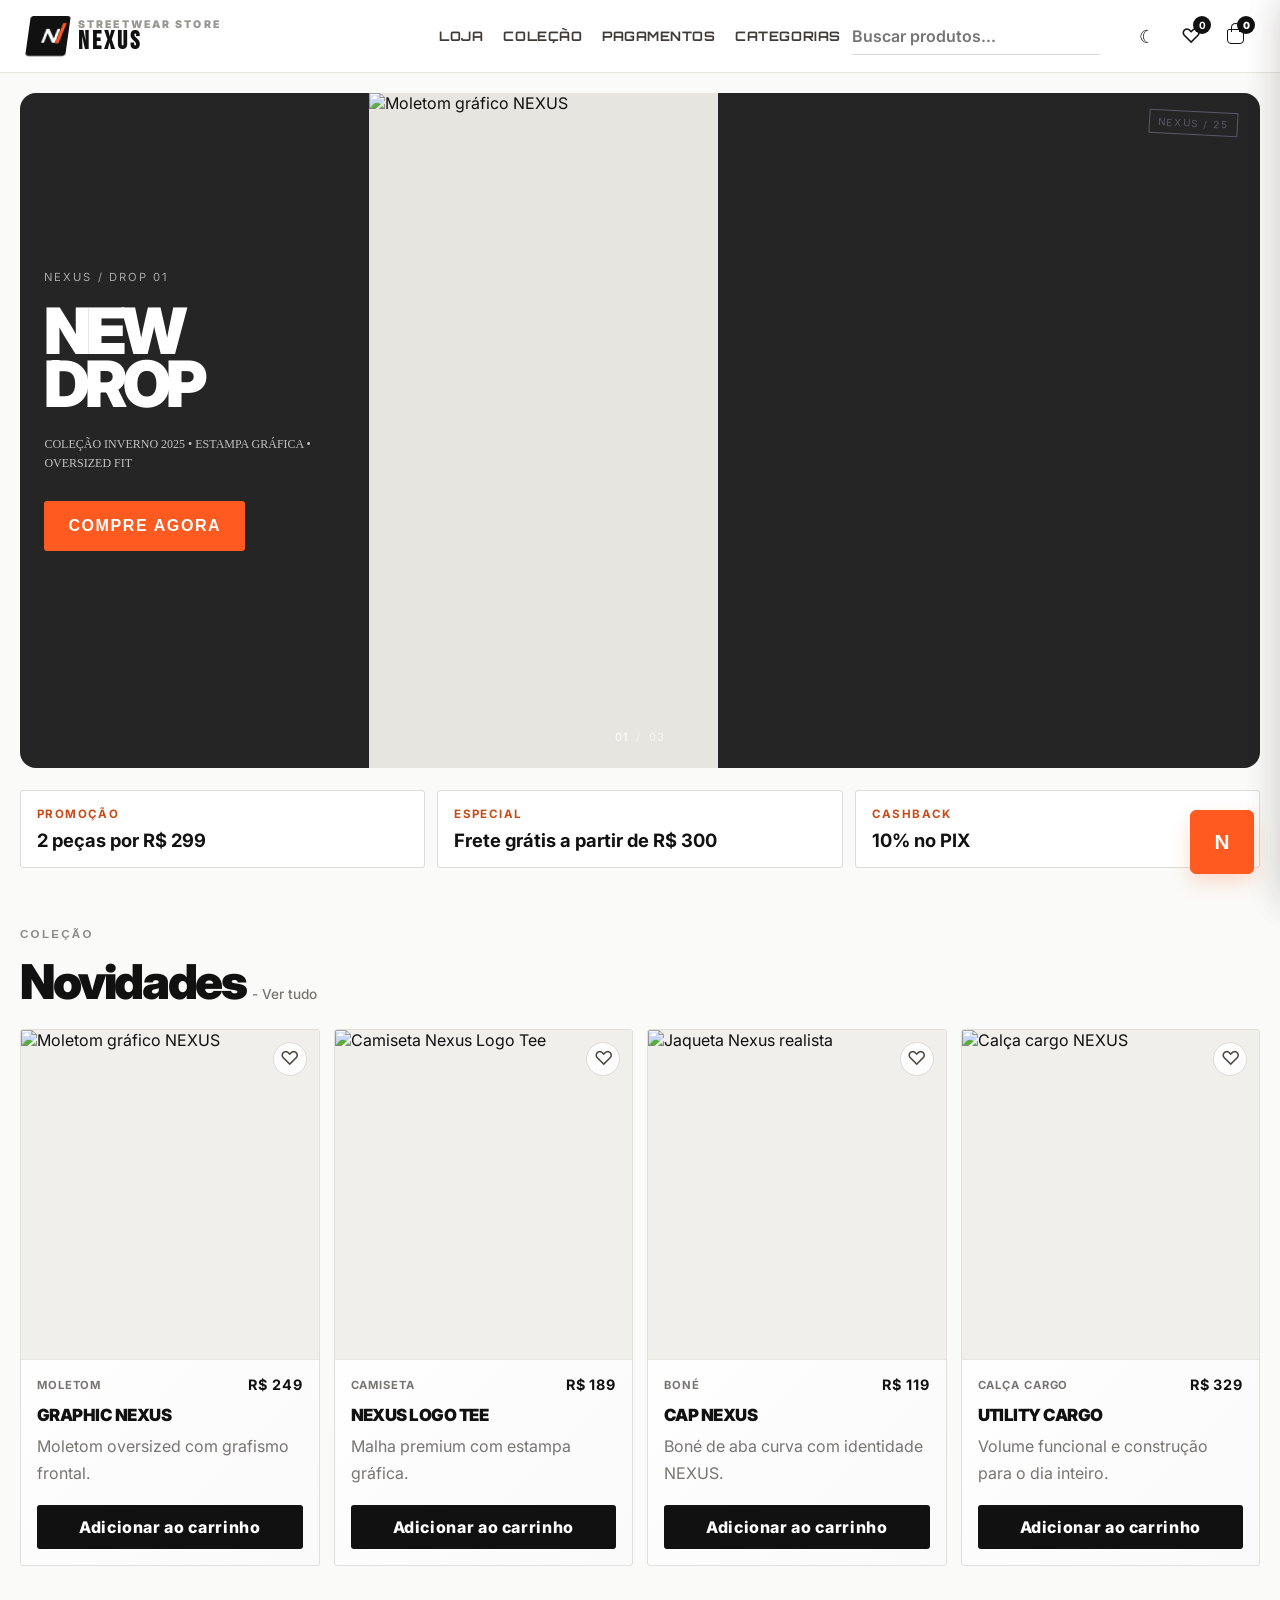
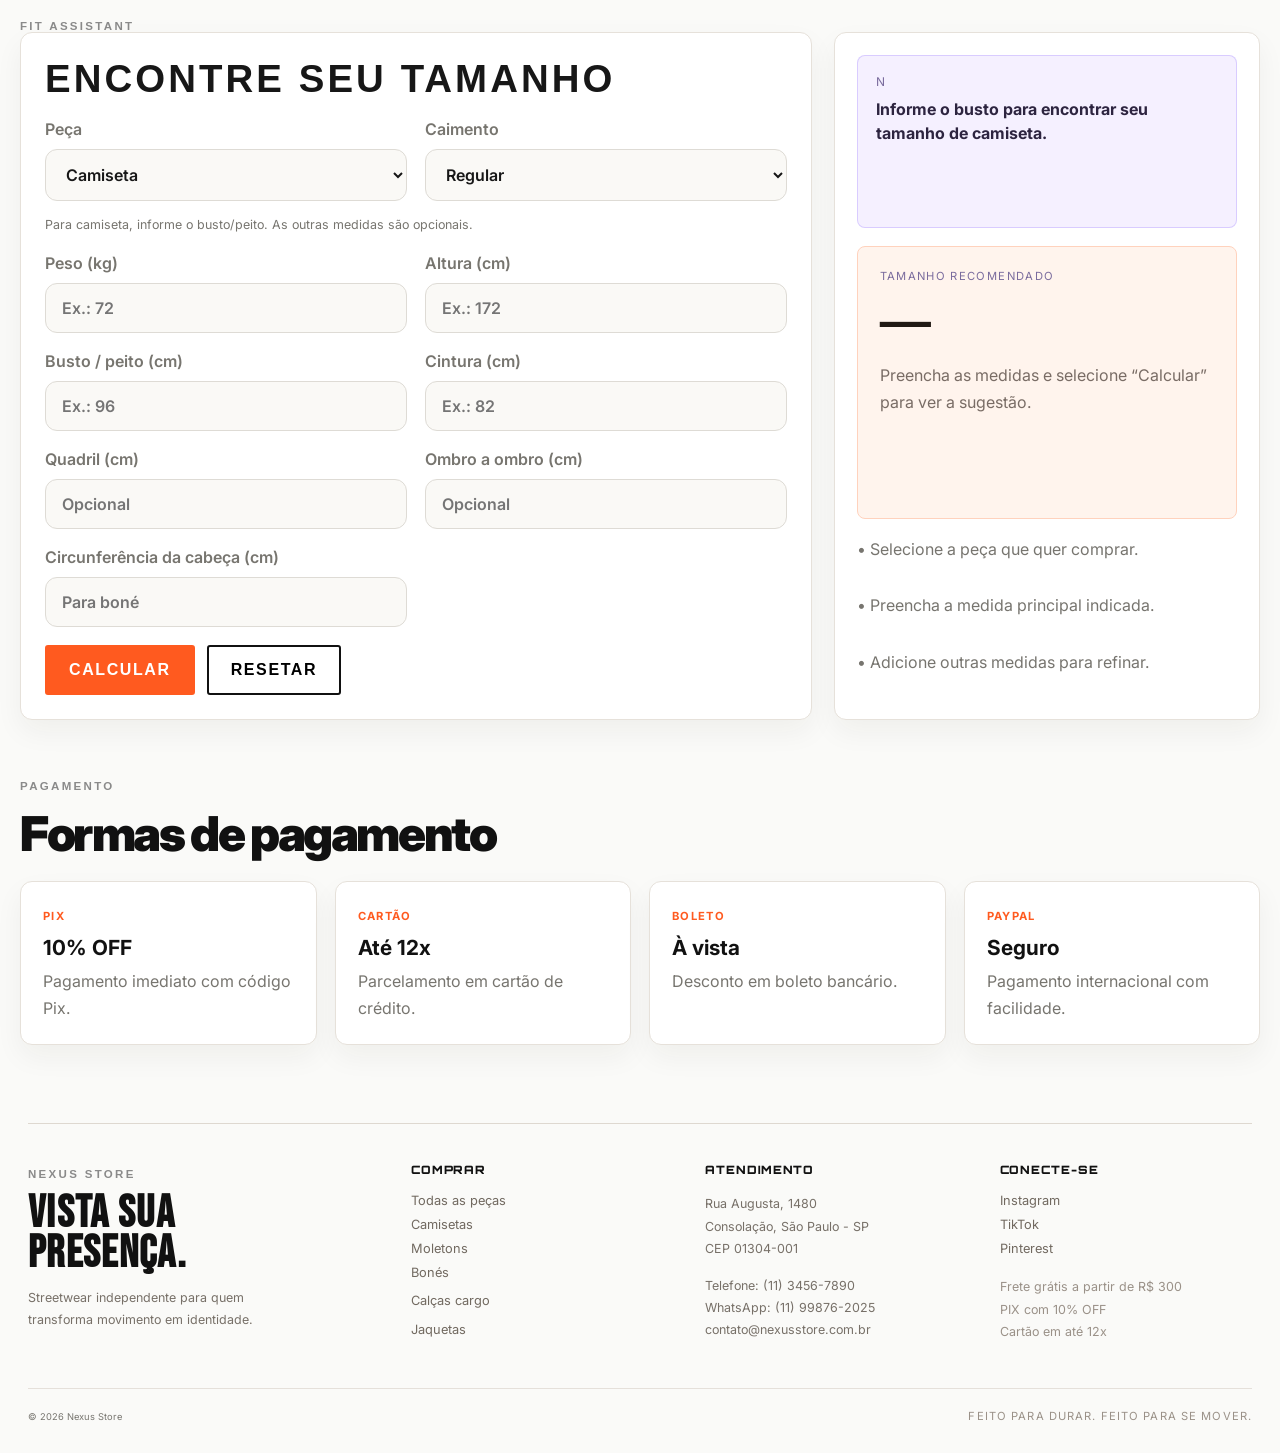
==== commit 3f9801cf: "Atualizações de funções do header, produtos, IA e categorias" ====
--- a/index.html
+++ b/index.html
@@ -14,7 +14,7 @@
         href="https://fonts.googleapis.com/css2?family=Bebas+Neue&family=Inter:wght@400;500;600;700;800;900&family=Orbitron:wght@500;700;800&display=swap"
         rel="stylesheet"
       />
-      <link rel="stylesheet" href="style.css" />
+      <link rel="stylesheet" href="style.css?v=9" />
     </head>
     <body>
       <header class="topbar">
@@ -27,14 +27,22 @@
         </div>
         <label class="search-box" aria-label="Buscar produtos">
           <input id="searchInput" type="search" placeholder="Buscar produtos..." autocomplete="off" />
-          <ul class="search-suggestions" id="searchSuggestions" aria-label="Sugestões de produtos"></ul>
+          <ul class="search-suggestions" id="searchSuggestions" aria-label="Sugestões de produtos" hidden></ul>
         </label>
         <nav class="nav">
-          <a href="#loja">Loja</a>
-          <p>•</p>
-          <a href="#colecao">Coleção</a>
-          <p>•</p>
-          <a href="#pagamentos">Pagamentos</a>
+          <a href="#loja">LOJA</a>
+          <a href="#colecao">COLEÇÃO</a>
+          <a href="#pagamentos">PAGAMENTOS</a>
+          <div class="category-menu">
+            <button type="button" id="categoriesToggle" aria-expanded="false" aria-controls="categoryMenu">CATEGORIAS</button>
+            <div class="category-menu-list" id="categoryMenu" hidden>
+              <a href="categoria.html?categoria=camiseta">Camisetas</a>
+              <a href="categoria.html?categoria=moletom">Moletons e blusas</a>
+              <a href="categoria.html?categoria=jaqueta">Jaquetas</a>
+              <a href="categoria.html?categoria=calca">Calças</a>
+              <a href="categoria.html?categoria=bone">Bonés</a>
+            </div>
+          </div>
         </nav>
         <div class="header-actions">
           <button type="button" class="theme-toggle" id="themeToggle" aria-label="Alternar tema">☾</button>
@@ -77,7 +85,7 @@
           </div>
           <div class="promo-card destaque">
             <span>Especial</span>
-            <strong>Frete grátis acima de R$ 250</strong>
+            <strong>Frete grátis a partir de R$ 300</strong>
           </div>
           <div class="promo-card">
             <span>Cashback</span>
@@ -92,7 +100,7 @@
           </div>
 
           <div class="product-grid">
-            <article class="product-card">
+            <article class="product-card" data-product-id="graphic-nexus">
               <div class="product-image">
                 <img src="Iron Mike Tyson.jpg" alt="Moletom gráfico NEXUS" />
                 <button type="button" class="favorite-btn" data-favorite-product="Graphic Nexus" aria-label="Favoritar Graphic Nexus">♡</button>
@@ -109,9 +117,9 @@
             </article>
 
             <!-- CAMISA CLICÁVEL DIRETA -->
-            <article class="product-card">
-              <div class="product-image" onclick="window.location.href='#fit-box';" style="cursor: pointer;">
-                <img src="Iron Mike Tyson.jpg" alt="Moletom Mike Tyson" />
+            <article class="product-card" data-product-id="nexus-logo-tee">
+              <div class="product-image">
+                <img src="Camisa-neymar.jpg.jpg" alt="Camiseta Nexus Logo Tee" />
                 <button type="button" class="favorite-btn" data-favorite-product="Nexus Logo Tee" aria-label="Favoritar Nexus Logo Tee">♡</button>
               </div>
               <div class="product-body">
@@ -119,13 +127,13 @@
                   <span>Camiseta</span>
                   <strong>R$ 189</strong>
                 </div>
-                <h4 onclick="window.location.href='#fit-box';" style="cursor: pointer; color: inherit;">Nexus Logo Tee</h4>
+                <h4>Nexus Logo Tee</h4>
                 <p>Malha premium com estampa gráfica.</p>
                 <button type="button" class="add-cart-btn" data-product="Nexus Logo Tee" data-price="189">Adicionar ao carrinho</button>
               </div>
             </article>
 
-            <article class="product-card">
+            <article class="product-card" data-product-id="cap-nexus">
               <div class="product-image">
                 <img src="jaqueta-realista.svg" alt="Jaqueta Nexus realista" />
                 <button type="button" class="favorite-btn" data-favorite-product="Cap Nexus" aria-label="Favoritar Cap Nexus">♡</button>
@@ -141,7 +149,7 @@
               </div>
             </article>
 
-            <article class="product-card">
+            <article class="product-card" data-product-id="utility-cargo">
               <div class="product-image">
                 <img src="jaqueta-realista.svg" alt="Calça cargo NEXUS" />
                 <button type="button" class="favorite-btn" data-favorite-product="Utility Cargo" aria-label="Favoritar Utility Cargo">♡</button>
@@ -163,62 +171,69 @@
           <div class="section-label">fit assistant</div>
           <div class="calculator-grid">
             <div class="inputs">
-              <h3>Medida do seu look (Camisa selecionada)</h3>
+              <h3>Encontre seu tamanho</h3>
               <form id="fitForm">
                 <div class="field-row">
                   <label>
-                    <span>busto (cm)</span>
-                    <input id="busto" type="number" min="50" max="200" value="96" required />
-                  </label>
-
-                  <label>
-                    <span>Cintura (cm)</span>
-                    <input id="cintura" type="number" min="40" max="180" value="82" required />
-                  </label>
-                </div>
-
-                <div class="field-row">
-                  <label>
-                    <span>Quadril (cm)</span>
-                    <input id="quadril" type="number" min="50" max="210" value="100" required />
-                  </label>
-
-                  <label>
-                    <span>Altura (cm)</span>
-                    <input id="altura" type="number" min="120" max="220" value="172" required />
-                  </label>
-                </div>
-
-                <div class="field-row">
-                  <label>
-                    <span>Estilo</span>
+                    <span>Peça</span>
+                    <select id="tipoPeca">
+                      <option value="camiseta" selected>Camiseta</option>
+                      <option value="blusa">Blusa</option>
+                      <option value="moletom">Moletom</option>
+                      <option value="jaqueta">Jaqueta</option>
+                      <option value="calca">Calça</option>
+                      <option value="bone">Boné</option>
+                    </select>
+                  </label>
+                  <label>
+                    <span>Caimento</span>
                     <select id="fitStyle">
-                      <option value="slim">Slim</option>
+                      <option value="slim">Ajustado</option>
                       <option value="regular" selected>Regular</option>
                       <option value="oversized">Oversized</option>
                     </select>
                   </label>
-
-                  <label>
-                    <span>Peça</span>
-                    <select id="tipoPeca">
-                      <option value="camiseta" selected>Camiseta</option>
-                      <option value="moletom">Moletom</option>
-                      <option value="jaqueta">Jaqueta</option>
-                      <option value="calca">Calça</option>
-                    </select>
-                  </label>
-                </div>
-
-                <div class="field-row"> 
-                  <label>
-                    <span>Tamanho</span>
-                    <select id="tamanhoSelect">
-                      <option value="P">P</option>
-                      <option value="M" selected>M</option>
-                      <option value="G">G</option>
-                      <option value="GG">GG</option>
-                    </select>
+                </div>
+
+                <p class="fit-measurement-hint" id="fitMeasurementHint">Para camiseta, informe o busto. As outras medidas são opcionais.</p>
+
+                <div class="field-row">
+                  <label>
+                    <span>Peso (kg)</span>
+                    <input id="peso" type="number" min="25" max="300" placeholder="Ex.: 72" />
+                  </label>
+                  <label>
+                    <span>Altura (cm)</span>
+                    <input id="altura" type="number" min="100" max="230" placeholder="Ex.: 172" />
+                  </label>
+                </div>
+
+                <div class="field-row">
+                  <label>
+                    <span>Busto / peito (cm)</span>
+                    <input id="busto" type="number" min="50" max="200" placeholder="Ex.: 96" />
+                  </label>
+                  <label>
+                    <span>Cintura (cm)</span>
+                    <input id="cintura" type="number" min="40" max="180" placeholder="Ex.: 82" />
+                  </label>
+                </div>
+
+                <div class="field-row">
+                  <label>
+                    <span>Quadril (cm)</span>
+                    <input id="quadril" type="number" min="50" max="210" placeholder="Opcional" />
+                  </label>
+                  <label>
+                    <span>Ombro a ombro (cm)</span>
+                    <input id="ombro" type="number" min="25" max="75" placeholder="Opcional" />
+                  </label>
+                </div>
+
+                <div class="field-row">
+                  <label>
+                    <span>Circunferência da cabeça (cm)</span>
+                    <input id="cabeca" type="number" min="45" max="70" placeholder="Para boné" />
                   </label>
                 </div>
 
@@ -231,20 +246,20 @@
 
             <div class="result-panel">
               <div class="mini-card">
-                <span>X</span>
-                <strong id="vampiraMsg">Camisa Nexus Logo Tee pronta para mexer!</strong>
+                <span>N</span>
+                <strong id="vampiraMsg">Informe o busto para encontrar seu tamanho de camiseta.</strong>
               </div>
 
               <div class="result-box">
-                <p class="label-result">Tamanho ideal</p>
-                <h4 id="tamanhoResult">M</h4>
-                <p id="descricaoResult">Caimento confortável com visual urbano e controle.</p>
+                <p class="label-result">Tamanho recomendado</p>
+                <h4 id="tamanhoResult">—</h4>
+                <p id="descricaoResult">Preencha as medidas e selecione “Calcular” para ver a sugestão.</p>
               </div>
 
               <ul id="tipsList" class="tips-list">
-                <li>• Peito com espaço pra respirar.</li>
-                <li>• Cintura sem apertar.</li>
-                <li>• Quadril com caimento natural.</li>
+                <li>• Selecione a peça que quer comprar.</li>
+                <li>• Preencha a medida principal indicada.</li>
+                <li>• Adicione outras medidas para refinar.</li>
               </ul>
             </div>
           </div>
@@ -407,7 +422,7 @@
           <div class="footer-column">
             <h3>Atendimento</h3>
             <p>Rua Augusta, 1480<br />Consolação, São Paulo - SP<br />CEP 01304-001</p>
-            <p>(11) 99876-2025<br />contato@nexusstore.com.br</p>
+            <p>Telefone: (11) 3456-7890<br />WhatsApp: (11) 99876-2025<br />contato@nexusstore.com.br</p>
           </div>
           <div class="footer-column">
             <h3>Conecte-se</h3>
@@ -416,7 +431,7 @@
               <a href="#footer">TikTok</a>
               <a href="#footer">Pinterest</a>
             </nav>
-            <p class="footer-service">Frete grátis acima de R$ 250<br />PIX com 10% OFF<br />Cartão em até 12x</p>
+            <p class="footer-service">Frete grátis a partir de R$ 300<br />PIX com 10% OFF<br />Cartão em até 12x</p>
           </div>
         </div>
         <div class="footer-bottom" id="footer">
@@ -429,7 +444,7 @@
         <div class="assistant-header">
           <div class="assistant-avatar" aria-label="Ícone da Vampira Nexus">✦</div>
           <div class="assistant-title-wrap">
-            <strong>x story</strong>
+            <strong>X Store</strong>
             <span>online agora</span>
           </div>
           <div class="assistant-actions">
@@ -441,33 +456,49 @@
 
         <div class="assistant-body">
           <p class="assistant-bubble" id="assistantResponse">
-            Fala comigo, meu parceiro. Vou te ajudar a achar o tamanho certo e o estilo ideal para a sua compra.
-          </p> 
-
-          <div class="assistant-form-box">
-            <label>
-              <span>Seu tamanho da peça</span>
-              <select id="assistantSize">
-                <option value="P">P</option>
-                <option value="M" selected>M</option>
-                <option value="G">G</option>
-                <option value="GG">GG</option>
-                <option value="G2">G2</option>
-                <option value="G3">G3</option>
-              </select>
-            </label>
-            <button type="button" id="assistantSuggest" class="primary-btn small-btn">Ajudar agora</button>
-            <button type="button" id="addToCartBtn" class="secondary-btn light">Adicionar ao carrinho</button>
-          </div>
-
-          <div class="assistant-payment">
-            <span>Pagamento:</span>
-            <div class="payment-chips">
-              <i>PIX</i>
-              <i>Cartão</i>
-              <i>Boleto</i>
-            </div>
-          </div>
+            Olá! Eu sou o X Store. Posso ajudar com informações sobre pedidos, entrega, pagamentos e trocas. O que você gostaria de saber?
+          </p>
+          <p class="assistant-selected-question" id="assistantSelectedQuestion" hidden></p>
+
+          <section class="assistant-faq" aria-label="Dúvidas frequentes">
+            <span class="assistant-section-label" id="assistantQuickLabel">COMO POSSO AJUDAR?</span>
+            <div class="assistant-quick-replies" id="assistantQuickReplies">
+              <button type="button" data-faq="size">Como sei meu tamanho de peça?</button>
+              <button type="button" data-faq="delivery">Entrega em quantos dias úteis?</button>
+              <button type="button" data-faq="payments">Quais são as formas de pagamento?</button>
+              <button type="button" data-faq="cancel">Como faço para cancelar um pedido?</button>
+              <button type="button" data-faq="exchange">Como funcionam trocas e devoluções?</button>
+              <button type="button" data-faq="tracking">Como acompanho meu pedido?</button>
+              <button type="button" data-faq="contact">Como posso entrar em contato com vocês?</button>
+            </div>
+            <div class="assistant-followup" id="assistantFollowup" hidden>
+              <span class="assistant-section-label" id="assistantFollowupPrompt">Escolha uma situação para ver a orientação:</span>
+              <div class="assistant-quick-replies" id="assistantFollowupOptions"></div>
+            </div>
+            <div class="assistant-feedback" id="assistantFeedback" hidden>
+              <span class="assistant-section-label">Essa resposta resolveu?</span>
+              <div class="assistant-feedback-actions">
+                <button type="button" data-feedback="yes">Sim, valeu!</button>
+                <button type="button" data-feedback="no">Ainda preciso de ajuda</button>
+              </div>
+            </div>
+            <div class="assistant-contact" id="assistantContact" hidden>
+              <span class="assistant-section-label">CANAIS DE ATENDIMENTO</span>
+              <a href="https://wa.me/5511998762025" target="_blank" rel="noopener noreferrer">WhatsApp · (11) 99876-2025</a>
+              <a href="tel:+551134567890">Telefone · (11) 3456-7890</a>
+              <a href="mailto:contato@nexusstore.com.br">E-mail · contato@nexusstore.com.br</a>
+              <div class="assistant-contact-detail">
+                <strong>Endereço</strong>
+                <p>Rua Augusta, 1480, Consolação, São Paulo - SP, CEP 01304-001</p>
+              </div>
+              <div class="assistant-contact-detail">
+                <strong>Horários</strong>
+                <p>Atendimento das 10h às 22h. Se pretende visitar o endereço, confirme antes se há atendimento presencial.</p>
+              </div>
+            </div>
+            <button type="button" class="assistant-restart" id="assistantRestart" hidden>Voltar às dúvidas</button>
+          </section>
+
         </div>
       </div>
 
@@ -475,6 +506,7 @@
         N
       </button>
 
-      <script src="app.js"></script>
+      <script src="products.js?v=3"></script>
+      <script src="app.js?v=10"></script>
     </body>
   </html>
--- a/style.css
+++ b/style.css
@@ -20,7 +20,6 @@
   font-family: "Courier New", "Arial", sans-serif;
   background: #f0e5d5;
   color: #000000;
-  background-image: url('"data:image/svg+xml,%3Csvg viewBox='0 0 250 250' xmlns='http://www.w3.org/2000/svg'%3E%3Cfilter id='noise'%3E%3CfeTurbulence type='fractalNoise' baseFrequency='0.85' numOctaves='4' stitchTiles='stitch'/%3E%3C/filter%3E%3Crect width='100%25' height='100%25' filter='url(%23noise)' opacity='0.15'/%3E%3C/svg%3E"');
 }
 
 
@@ -449,6 +448,7 @@
   grid-template-columns: 1.3fr 0.7fr;
   gap: 22px;
 }
+.fit-measurement-hint { margin: -4px 0 18px; color: #77756f; font-size: .78rem; line-height: 1.55; }
 .inputs, .result-panel, .payment-card {
   background: rgba(16, 22, 37, 0.95);
   border: 1px solid var(--line);
@@ -901,42 +901,18 @@
   color: #2d1f3d;
   font-size: 0.95rem;
 }
-.assistant-form-box {
-  display: grid;
-  gap: 10px;
-  margin-top: 14px;
-}
-.assistant-form-box label span {
-  color: #2d1f3d;
-  font-size: 0.78rem;
+.assistant-selected-question {
+  margin: 10px 0;
+  padding: 10px 12px;
+  border-left: 3px solid #e64d1a;
+  background: #f1eee8;
+  color: #393a36;
+  font-size: .78rem;
   font-weight: 700;
-}
-#assistantSize, #tamanhoSelect {
-  width: 100%;
-  border: 1px solid rgba(62, 48, 74, 0.1);
-  border-radius: 12px;
-  background: #f7f3fb;
-  color: #201b2a;
-  padding: 12px 14px;
-  font-size: 1rem;
-  font-weight: 700;
-}
-#assistantSize option, #tamanhoSelect option {
-  color: #201b2a;
-  background: #f7f3fb;
-}
-.assistant-payment {
-  display: grid;
-  gap: 8px;
-  margin-top: 12px;
-}
-.assistant-payment span {
-  color: #31263c;
-  font-size: 0.72rem;
-  text-transform: uppercase;
-  letter-spacing: 0.1em;
-  font-weight: 800;
-}
+  line-height: 1.5;
+  white-space: pre-line;
+}
+.assistant-selected-question[hidden] { display: none; }
 .payment-chips {
   display: flex;
   flex-wrap: wrap;
@@ -1092,8 +1068,24 @@
   cursor: pointer;
 }
 .search-suggestions button:hover { background: #f5f0ff; color: #5b477e; }
-.nav { position: absolute; left: 50%; display: flex; align-items: center; gap: 12px; font-family: "Orbitron", sans-serif; font-size: 0.82rem; font-weight: 700; letter-spacing: 0.04em; color: #3f3a35; transform: translateX(-50%); }
-.nav p { margin: 0; color: #c4b8e8; }
+.nav { position: absolute; left: 50%; display: flex; align-items: center; gap: 20px; font-family: "Orbitron", sans-serif; font-size: 0.82rem; font-weight: 700; letter-spacing: 0.04em; color: #3f3a35; transform: translateX(-50%); }
+.nav a, .category-menu > button { white-space: nowrap; }
+.category-menu { position: relative; }
+.category-menu > button { padding: 0; border: 0; background: transparent; color: inherit; font-family: inherit; font-size: inherit; font-weight: inherit; letter-spacing: inherit; line-height: inherit; text-transform: inherit; cursor: pointer; }
+.category-menu > button,
+.category-menu > button:hover,
+.category-menu > button:focus-visible {
+  border: 0;
+  background: transparent !important;
+  box-shadow: none !important;
+  transform: none !important;
+  transition: none;
+}
+.category-menu > button:hover { color: #C94A16; }
+.category-menu-list { position: absolute; top: calc(100% + 8px); left: 50%; z-index: 60; display: grid; min-width: 190px; padding: 6px; border: 1px solid #e3ded7; background: #fff; box-shadow: none; transform: translateX(-50%); }
+.category-menu-list[hidden] { display: none; }
+.category-menu-list a { padding: 10px 12px; color: #29231f; font-size: .75rem; text-decoration: none; }
+.category-menu-list a:hover { background: #f5f0ff; color: #e64d1a; }
 .header-actions { display: flex; align-items: center; gap: 10px; margin-left: 0; }
 .theme-toggle, .cart-pill { border: 0; background: transparent; color: #111; cursor: pointer; }
 .theme-toggle { width: 34px; height: 34px; font-size: 1.1rem; }
@@ -1132,7 +1124,7 @@
 .hero-slide { display: none; position: relative; grid-template-columns: 1fr 1fr; overflow: hidden; }
 .hero-slide.is-active { display: grid; animation: hero-in 0.7s ease both; }
 @keyframes hero-in { from { opacity: 0; } to { opacity: 1; } }
-.hero-copy { position: relative; z-index: 2; display: flex; flex-direction: column; justify-content: center; padding: 7%; color: #fff; }
+.hero-copy { position: relative; z-index: 2; display: flex; flex-direction: column; justify-content: center; padding: 7%; color: #fff; transform: translateY(-20px); }
 .hero-eyebrow { margin-bottom: 20px; color: rgba(255,255,255,0.6); font-size: 0.7rem; letter-spacing: 0.18em; }
 .hero-copy h2 { margin: 0; color: #fff; font-family: "Inter", sans-serif; font-size: 5vw; line-height: 0.84; letter-spacing: -0.08em; }
 .hero-copy p { max-width: 360px; margin: 24px 0 28px; color: rgba(255,255,255,0.72); font-size: 0.75rem; line-height: 1.6; }
@@ -1148,17 +1140,18 @@
   position: absolute;
   top: 50%;
   z-index: 4;
-  width: 38px;
-  height: 38px;
+  width: auto;
+  height: auto;
   padding: 0;
-  border: 1px solid rgba(255, 255, 255, 0.58);
-  border-radius: 50%;
-  background: rgba(17, 17, 17, 0.18);
+  border: 0;
+  border-radius: 0;
+  background: transparent;
   color: #fff;
   font-family: "Inter", sans-serif;
-  font-size: 1.8rem;
+  font-size: 2.7rem;
   font-weight: 300;
-  line-height: 30px;
+  line-height: 1;
+  text-shadow: 0 2px 12px rgba(0, 0, 0, .4);
   cursor: pointer;
   opacity: 0;
   transform: translateY(-50%);
@@ -1166,10 +1159,9 @@
 }
 .hero:hover .hero-arrow,
 .hero:focus-within .hero-arrow { opacity: 1; }
-.hero-arrow:hover { background: rgba(17, 17, 17, 0.58); }
-.hero-arrow:hover { transform: translateY(-50%); }
-.hero-arrow-prev { left: 18px; }
-.hero-arrow-next { right: 18px; }
+.hero-arrow:hover { background: transparent; color: #ff5a1f; transform: translateY(-50%); box-shadow: none !important; }
+.hero-arrow-prev { left: 22px; }
+.hero-arrow-next { right: 22px; }
 
 .primary-btn { background: #ff5a1f; border-color: #ff5a1f; border-radius: 3px; box-shadow: none; }
 .primary-btn:hover { background: #e74710; border-color: #e74710; }
@@ -1178,6 +1170,7 @@
 .promo-card { padding: 16px; border: 1px solid var(--line); border-radius: 3px; background: #fff; box-shadow: none; }
 .promo-card.destaque { background: #fff; border-color: var(--line); }
 .catalog, .fit-box, .payment-box { margin-top: 54px; }
+#colecao, #fit-box, #pagamentos { scroll-margin-top: 108px; }
 .section-heading h3 { font-family: "Inter", sans-serif; text-transform: none; letter-spacing: -0.05em; }
 .section-heading h3 a { color: #77756f; font-size: 0.85rem; font-weight: 500; letter-spacing: 0; }
 .product-grid { grid-template-columns: repeat(4, minmax(0, 1fr)); gap: 14px; }
@@ -1209,18 +1202,20 @@
 }
 @media (max-width: 700px) {
   .topbar { padding: 12px 16px; flex-wrap: wrap; gap: 10px; }
-  .nav { display: none; }
+  .nav { position: static; order: 4; display: flex; justify-content: space-between; width: 100%; gap: 10px; overflow: visible; font-size: .66rem; transform: none; }
   .search-box { order: 3; width: 100%; margin: 0; }
   .header-actions { margin-left: auto; }
   main { padding: 12px; }
   .hero { height: 72vh; min-height: 480px; }
   .hero-slide { grid-template-columns: 1fr; }
-  .hero-copy { justify-content: flex-start; padding: 12% 9% 0; }
+  .hero-copy { justify-content: flex-start; padding: 6% 9% 0; transform: translateY(-10px); }
   .hero-copy h2 { font-size: clamp(3.8rem, 17vw, 6rem); }
   .hero-copy p { margin: 16px 0 20px; }
   .hero-photo { position: absolute; inset: 34% 0 0; opacity: 0.7; }
   .hero-photo::after { content: ""; position: absolute; inset: 0; background: linear-gradient(180deg, #252525 0%, transparent 45%); }
-  .hero-arrow { opacity: 0.8; }
+  .hero-arrow { top: 58%; opacity: 0.8; }
+  .hero-arrow-prev { left: 8px; }
+  .hero-arrow-next { right: 8px; }
   .product-grid { grid-template-columns: 1fr 1fr; gap: 8px; }
   .product-image { height: 220px; }
 }
@@ -1322,11 +1317,9 @@
 .assistant-header { background: #f5f0ff; border-bottom-color: #e4dcf9; }
 .assistant-avatar { background: #111; box-shadow: none; }
 .assistant-avatar { font-family: "Bebas Neue", sans-serif; font-size: 1.4rem; color: #ffcfba; }
-.assistant-title-wrap strong, .assistant-bubble, .assistant-form-box label span { color: #2f2937; }
+.assistant-title-wrap strong, .assistant-bubble { color: #2f2937; }
 .assistant-body { background: #faf8f4; }
 .assistant-bubble { background: #fff; border-color: #ebe5dd; }
-#assistantSize, #tamanhoSelect { background: #fff; border-color: #dedbd5; color: #201b2a; }
-.assistant-payment span { color: #6f675f; }
 .payment-chips i { background: #f5f0ff; border-color: #ded3fb; color: #5b477e; }
 .assistant-toggle {
   border-color: #ff5a1f;
@@ -1349,6 +1342,7 @@
 .dark-theme .cart-close, .dark-theme .quantity-box, .dark-theme .remove-cart-item, .dark-theme .payment-option { background: #2b2b2b; border-color: #4a4a4a; color: #f5f5f2; }
 .dark-theme .assistant-header { background: #302844; border-color: #514475; }
 .dark-theme .assistant-bubble { background: #2b2b2b; border-color: #454545; color: #f5f5f2; }
+.dark-theme .assistant-selected-question { background: #30302d; color: #f5f5f2; }
 .dark-theme .search-suggestions { background: #222; border-color: #3a3a3a; }
 .dark-theme .search-suggestions button { color: #f5f5f2; }
 
@@ -1441,3 +1435,79 @@
 .dark-theme .nav a:hover { color: #fff; }
 .dark-theme .favorites-toggle,
 .dark-theme .cart-pill { color: #b7b7b7; }
+
+.product-detail-link { display: block; width: 100%; height: 100%; }
+.product-title-link { color: inherit; text-decoration: none; }
+.product-detail-link:focus-visible, .product-title-link:focus-visible { outline: 2px solid #e64d1a; outline-offset: 2px; }
+
+.nav .category-menu > button,
+.nav .category-menu > button:hover,
+.nav .category-menu > button:focus-visible {
+  background: transparent !important;
+  box-shadow: none !important;
+  transform: none !important;
+  transition: none !important;
+}
+.nav .category-menu > button:hover { color: #C94A16; }
+.category-menu-list a,
+.category-menu-list a:hover {
+  background: transparent !important;
+  box-shadow: none !important;
+  transform: none !important;
+}
+.category-menu-list a:hover { color: #e64d1a; }
+
+.assistant-widget { width: min(360px, calc(100vw - 28px)); }
+.assistant-widget:not(.closed) .assistant-body { max-height: min(76vh, 680px); overflow-y: auto; }
+.assistant-faq { display: grid; gap: 10px; margin-top: 14px; }
+.assistant-section-label { display: block; color: #77756f; font-size: .62rem; font-weight: 800; letter-spacing: .1em; }
+.assistant-section-label[hidden],
+.assistant-quick-replies[hidden] { display: none !important; }
+.assistant-quick-replies { display: grid; gap: 6px; }
+.assistant-quick-replies button,
+.assistant-feedback-actions button {
+  width: 100%;
+  padding: 9px 10px;
+  border: 1px solid #e4ded6;
+  border-radius: 4px;
+  background: #fff;
+  color: #393a36;
+  font: inherit;
+  font-size: .72rem;
+  line-height: 1.35;
+  text-align: left;
+  cursor: pointer;
+  box-shadow: none !important;
+  transform: none !important;
+  transition: color .15s ease;
+}
+.assistant-quick-replies button:hover,
+.assistant-feedback-actions button:hover {
+  border-color: #e4ded6;
+  background: #fff !important;
+  color: #e64d1a;
+  box-shadow: none !important;
+  transform: none !important;
+}
+.assistant-followup, .assistant-feedback, .assistant-contact { display: grid; gap: 7px; }
+.assistant-followup[hidden], .assistant-feedback[hidden], .assistant-contact[hidden], .assistant-restart[hidden] { display: none; }
+.assistant-feedback-actions { display: grid; grid-template-columns: 1fr 1fr; gap: 6px; }
+.assistant-feedback-actions button { text-align: center; }
+.assistant-contact a { color: #383a35; font-size: .76rem; font-weight: 700; text-decoration: underline; text-decoration-color: #d8d3ca; text-underline-offset: 3px; }
+.assistant-contact a:hover { color: #e64d1a; }
+.assistant-contact-detail { display: grid; gap: 4px; }
+.assistant-contact-detail strong { color: #55564f; font-size: .68rem; }
+.assistant-contact-detail p { margin: 0; color: #66675f; font-size: .72rem; line-height: 1.55; }
+.assistant-restart { justify-self: start; padding: 0; border: 0; background: transparent; color: #8a5a43; font-size: .7rem; text-decoration: underline; text-underline-offset: 3px; cursor: pointer; }
+.assistant-restart:hover { background: transparent !important; color: #e64d1a; box-shadow: none !important; transform: none !important; }
+.dark-theme .assistant-quick-replies button,
+.dark-theme .assistant-feedback-actions button { border-color: #454545; background: #2b2b2b; color: #f5f5f2; }
+.dark-theme .assistant-quick-replies button:hover,
+.dark-theme .assistant-feedback-actions button:hover { background: #2b2b2b !important; color: #ff8055; }
+.dark-theme .assistant-contact a { color: #f5f5f2; }
+
+@media (max-width: 700px) {
+  .assistant-widget { right: 14px; bottom: 14px; width: min(340px, calc(100vw - 28px)); }
+  .assistant-widget:not(.closed) .assistant-body { max-height: 72vh; }
+  #fit-box { scroll-margin-top: 148px; }
+}
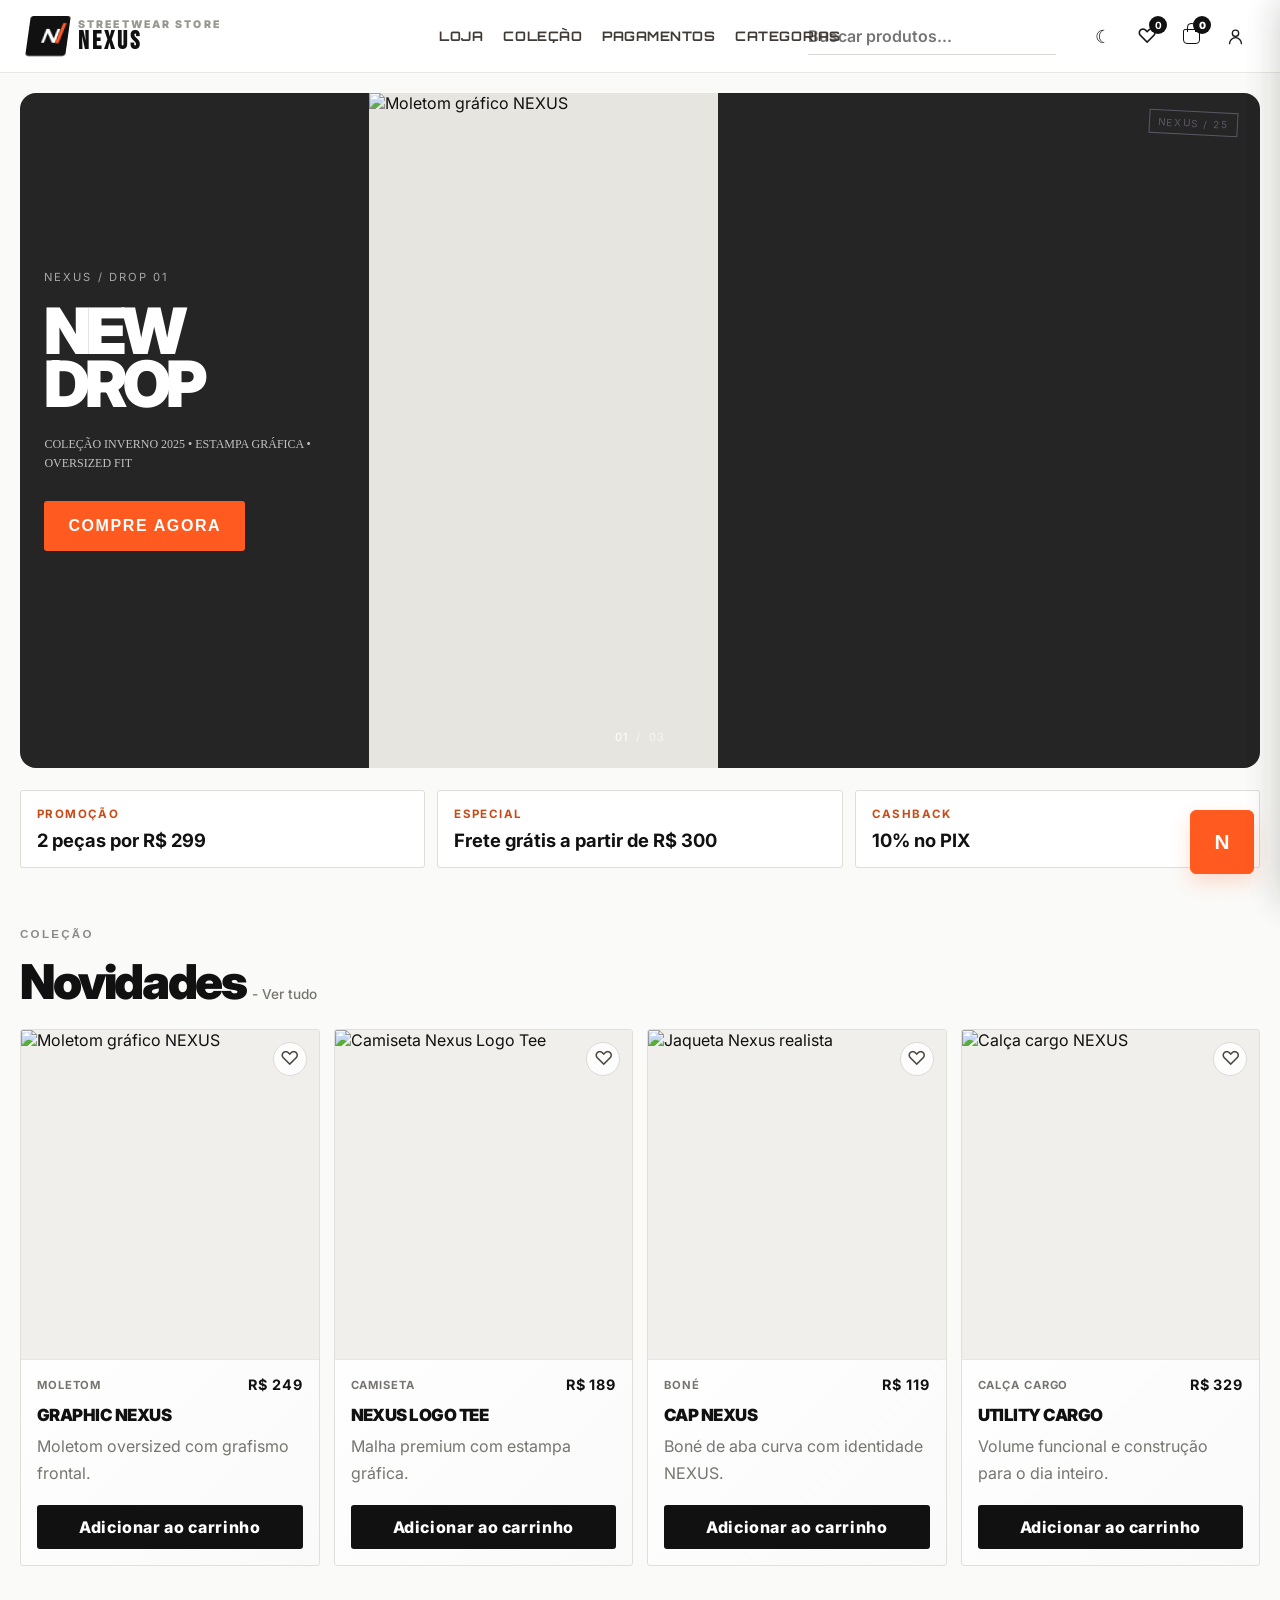
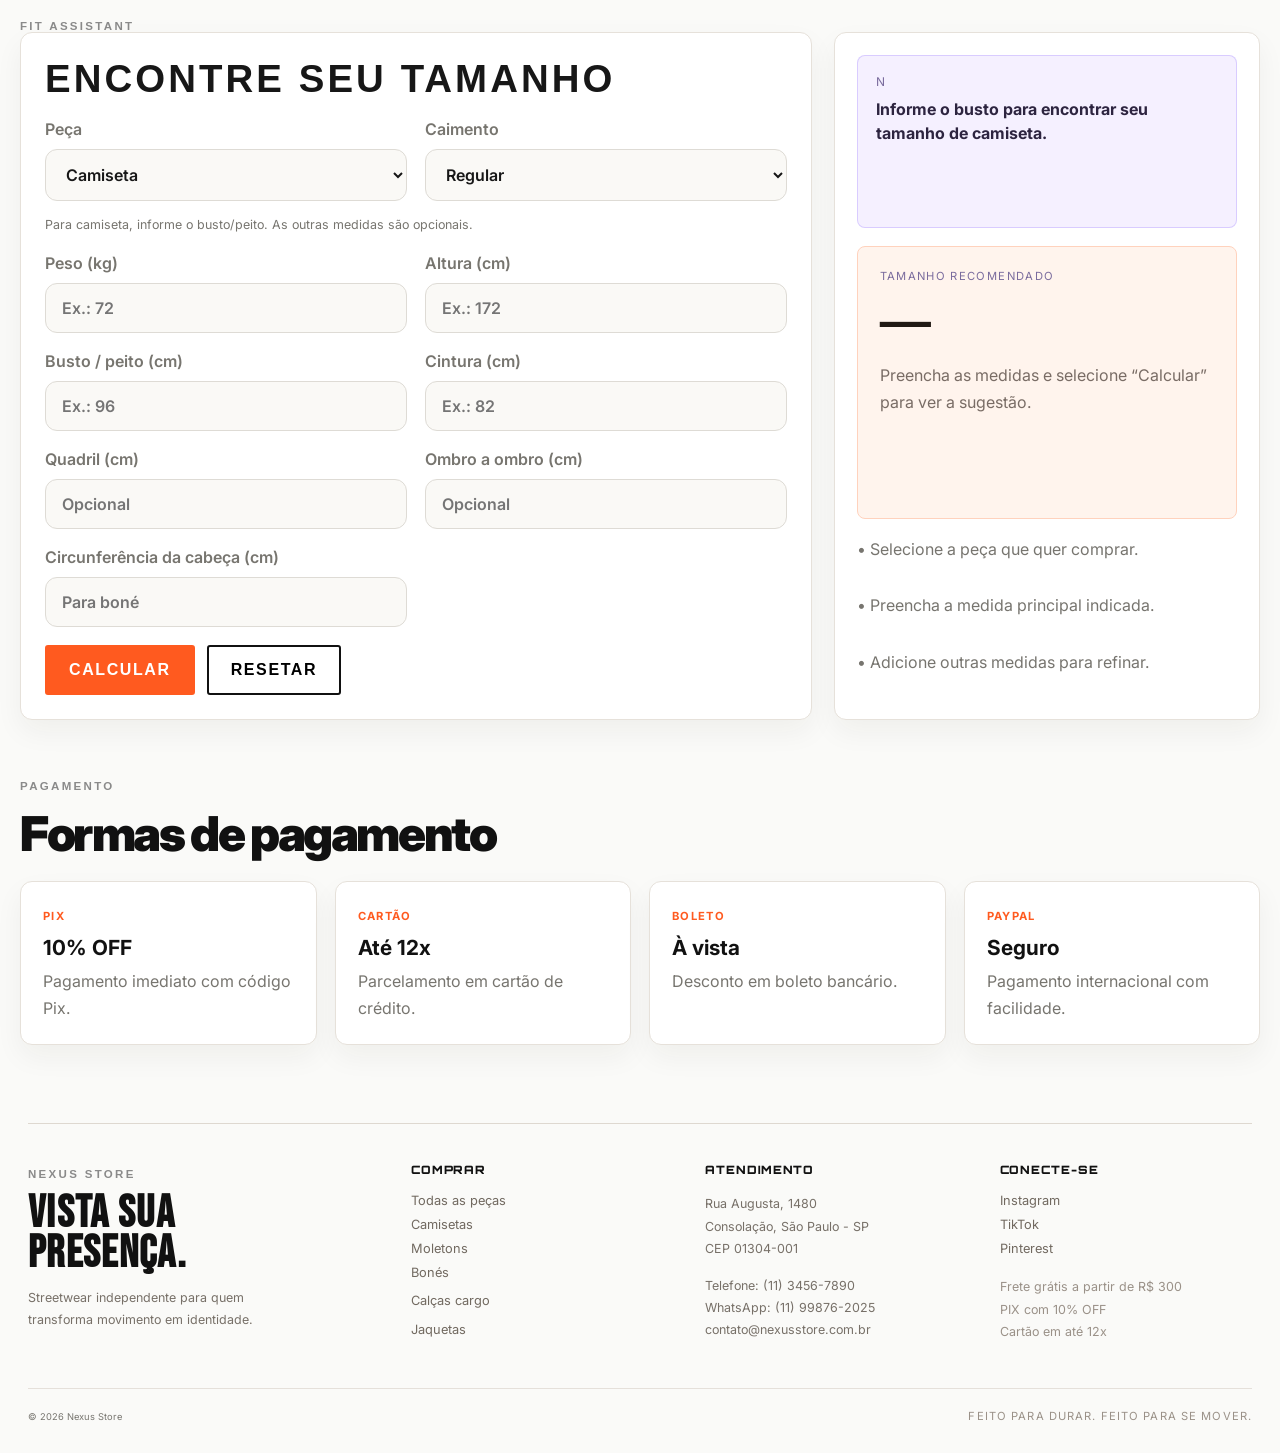
==== commit d6853507: "Atualização do modo escuro nas páginas, carrinho, usuário" ====
--- a/index.html
+++ b/index.html
@@ -15,6 +15,7 @@
         rel="stylesheet"
       />
       <link rel="stylesheet" href="style.css?v=9" />
+      <link rel="stylesheet" href="shop-header.css?v=1" />
     </head>
     <body>
       <header class="topbar">
@@ -54,6 +55,9 @@
             <span class="bag-icon" aria-hidden="true"></span>
             <strong id="cartCount">0</strong>
           </button>
+          <a class="store-account-link" href="conta.html" aria-label="Minha conta">
+            <svg viewBox="0 0 24 24" aria-hidden="true"><circle cx="12" cy="8" r="4" /><path d="M4.5 21a7.5 7.5 0 0 1 15 0" /></svg>
+          </a>
         </div>
       </header>
 
@@ -335,6 +339,16 @@
                 <span>Nome Completo</span>
                 <input type="text" id="customerName" placeholder="Seu nome completo" />
               </label>
+              <label>
+                <span>Telefone</span>
+                <input type="tel" id="customerPhone" placeholder="(00) 00000-0000" autocomplete="tel" />
+              </label>
+              <label>
+                <span>Modalidade de entrega</span>
+                <select id="deliveryOption" required><option value="">Carregando opções...</option></select>
+              </label>
+              <p id="deliveryStatus" class="delivery-status" role="status"></p>
+              <div id="customerAddressFields">
               <label>
                 <span>Rua</span>
                 <input type="text" id="customerStreet" placeholder="Nome da rua" />
@@ -353,6 +367,7 @@
                 <span>CEP</span>
                 <input type="text" id="customerCEP" placeholder="00000-000" />
               </label>
+              </div>
             </div>
 
             <span class="mini-checkout-label">Método de Pagamento</span>
@@ -384,6 +399,8 @@
           </div>
 
           <button type="button" class="primary-btn cart-checkout">Finalizar Pedido</button>
+          <p id="checkoutStatus" class="checkout-status" role="status" aria-live="polite"></p>
+          <p class="checkout-payment-note">O pedido ficará aguardando a confirmação do pagamento. O site ainda não processa pagamentos.</p>
         </div>
       </aside>
 
@@ -508,5 +525,8 @@
 
       <script src="products.js?v=3"></script>
       <script src="app.js?v=10"></script>
+      <script src="store-config.js?v=1"></script>
+      <script src="https://cdn.jsdelivr.net/npm/@supabase/supabase-js@2"></script>
+      <script src="account.js?v=1"></script>
     </body>
   </html>
--- a/shop-header.css
+++ b/shop-header.css
@@ -0,0 +1,90 @@
+.store-header-actions { display: flex; align-items: center; gap: 8px; }
+.store-header-actions button { flex: 0 0 auto; }
+.store-header-actions .theme-toggle, .store-header-actions .favorites-toggle, .store-header-actions .cart-pill,
+.store-account-link { position: relative; display: inline-flex; flex: 0 0 34px; align-items: center; justify-content: center; width: 34px; height: 34px; margin: 0; padding: 0; border: 1px solid transparent; border-radius: 50%; background: transparent; color: #191a18; text-decoration: none; cursor: pointer; }
+.store-header-actions .favorites-toggle, .store-header-actions .cart-pill { gap: 4px; }
+.store-header-actions .favorites-toggle { font-size: 1.35rem; }
+.store-header-actions .cart-pill { font-size: 1rem; }
+.store-account-link svg { width: 19px; height: 19px; fill: none; stroke: currentColor; stroke-linecap: round; stroke-linejoin: round; stroke-width: 1.7; }
+.store-header-actions strong { display: grid; place-items: center; width: 18px; height: 18px; border-radius: 50%; background: #191a18; color: #fff; font-size: .62rem; }
+.store-header-actions button:hover, .store-account-link:hover { border-color: #ff5a1f; background: #ff5a1f; color: #fff; }
+.header-actions .store-account-link { margin-left: 0; }
+.delivery-status, .checkout-status { min-height: 16px; margin: 4px 0; color: #a04627; font-size: .72rem; }
+.checkout-status.is-success { color: #35734d; }
+.dark-theme.category-page, .dark-theme.product-page { background: #171717; color: #f5f5f2; }
+.dark-theme .category-topbar, .dark-theme .detail-topbar { border-color: #3a3a3a; background: #222; }
+.dark-theme .category-return, .dark-theme .category-bag, .dark-theme .detail-back-link, .dark-theme .detail-cart-link,
+.dark-theme .category-breadcrumb, .dark-theme .detail-breadcrumb, .dark-theme .category-heading p,
+.dark-theme .detail-description, .dark-theme .detail-description-copy, .dark-theme .detail-rating a,
+.dark-theme .detail-attributes, .dark-theme .detail-delivery p, .dark-theme .detail-specs,
+.dark-theme .review-item p, .dark-theme .table-note { color: #b5b4ad; }
+.dark-theme .category-heading, .dark-theme .detail-attributes, .dark-theme .detail-lower,
+.dark-theme .measurement-section, .dark-theme .reviews-section { border-color: #3a3a3a; }
+.dark-theme .category-products .product-card { border-color: #3a3a3a; background: #222; }
+.dark-theme .category-products .product-image, .dark-theme .detail-main-image,
+.dark-theme .detail-thumbnail, .dark-theme .detail-delivery, .dark-theme .measurement-table-wrap thead th { background: #2a2a2a; }
+.dark-theme .category-products .product-topline strong, .dark-theme .detail-attributes strong,
+.dark-theme .detail-breadcrumb strong, .dark-theme .detail-delivery strong { color: #f5f5f2; }
+.dark-theme .category-tab { border-color: #555; color: #ddd; }
+.dark-theme .category-tab:hover, .dark-theme .category-tab.is-active { border-color: #e64d1a; background: #e64d1a; color: #fff; }
+.dark-theme .size-option span { border-color: #555; }
+.dark-theme .size-option.is-selected span, .dark-theme .detail-add-button { border-color: #f5f5f2 !important; background: #f5f5f2; color: #191a18; }
+.dark-theme .detail-favorite-button { border-color: #888; color: #f5f5f2; }
+.dark-theme .measurement-table-wrap th, .dark-theme .measurement-table-wrap td,
+.dark-theme .review-item, .dark-theme .category-footer, .dark-theme .detail-footer { border-color: #3a3a3a; color: #b5b4ad; }
+.dark-theme .category-footer a, .dark-theme .detail-footer a { color: #f5f5f2; }
+.dark-theme .store-header-actions .theme-toggle, .dark-theme .store-header-actions .favorites-toggle,
+.dark-theme .store-header-actions .cart-pill { color: #f5f5f2; }
+.dark-theme .store-account-link { color: #f5f5f2; }
+.dark-theme .store-header-actions .theme-toggle:hover, .dark-theme .store-header-actions .favorites-toggle:hover,
+.dark-theme .store-header-actions .cart-pill:hover, .dark-theme .store-account-link:hover { color: #fff; }
+.dark-theme .store-header-actions strong { background: #f5f5f2; color: #191a18; }
+
+.shop-drawer-backdrop { position: fixed; inset: 0; z-index: 100; display: grid; justify-items: end; background: rgba(0, 0, 0, .42); opacity: 0; transition: opacity .2s ease; }
+.shop-drawer-backdrop[hidden] { display: none; }
+.shop-drawer-backdrop.is-open { opacity: 1; }
+.shop-drawer { position: absolute; top: 0; right: 0; display: flex; flex-direction: column; width: min(420px, 100vw); height: 100%; padding: 0; border-left: 1px solid #deddd8; background: #faf9f6; color: #191a18; transform: translateX(102%); transition: transform .24s ease; }
+.shop-drawer.is-open { transform: translateX(0); }
+.shop-drawer-header { display: flex; justify-content: space-between; align-items: center; padding: 22px 22px 18px; border-bottom: 1px solid #deddd8; }
+.shop-drawer-header span { color: #9b4a2d; font-size: .65rem; font-weight: 700; }
+.shop-drawer-header h2 { margin: 6px 0 0; font-family: "Bebas Neue", sans-serif; font-size: 1.8rem; font-weight: 400; }
+.shop-drawer-close { width: 36px; height: 36px; border: 1px solid #deddd8; background: transparent; color: inherit; font-size: 1.4rem; cursor: pointer; }
+.shop-drawer-list { flex: 1; overflow-y: auto; padding: 12px 22px; }
+.shop-drawer-empty { padding: 28px 10px; color: #777870; text-align: center; }
+.shop-cart-item { display: flex; justify-content: space-between; gap: 14px; padding: 16px 0; border-bottom: 1px solid #e4e1da; }
+.shop-cart-item > div:first-child { display: grid; gap: 5px; }
+.shop-cart-item small, .shop-cart-item b { color: #777870; font-size: .75rem; }
+.shop-quantity { display: flex; align-items: center; gap: 8px; }
+.shop-quantity button { width: 26px; height: 26px; border: 1px solid #d8d6cf; background: transparent; color: inherit; cursor: pointer; }
+.shop-quantity .shop-remove { width: auto; border: 0; color: #a34427; font-size: .7rem; }
+.shop-drawer-footer { display: grid; gap: 10px; max-height: 72vh; overflow-y: auto; padding: 18px 22px 22px; border-top: 1px solid #deddd8; }
+.shop-drawer-footer > div { display: flex; justify-content: space-between; gap: 16px; color: #686960; font-size: .78rem; }
+.shop-drawer-footer .shop-total { padding-top: 10px; border-top: 1px solid #deddd8; color: #191a18; font-size: .95rem; }
+.shop-continue-button { min-height: 44px; margin-top: 8px; border: 0; background: #191a18; color: #fff; font: inherit; font-size: .78rem; font-weight: 700; cursor: pointer; }
+.shop-favorite-item { display: flex; align-items: center; gap: 14px; padding: 12px 0; border-bottom: 1px solid #e4e1da; color: inherit; text-decoration: none; }
+.shop-favorite-item img { width: 64px; height: 72px; object-fit: cover; background: #eeece6; }
+.shop-favorite-item > span:nth-child(2) { display: grid; flex: 1; gap: 5px; }
+.shop-favorite-item small { color: #777870; }
+.dark-theme .shop-drawer { border-color: #3a3a3a; background: #222; color: #f5f5f2; }
+.dark-theme .shop-drawer-header, .dark-theme .shop-drawer-footer, .dark-theme .shop-drawer-footer .shop-total,
+.dark-theme .shop-cart-item, .dark-theme .shop-favorite-item { border-color: #3a3a3a; }
+.dark-theme .shop-cart-item small, .dark-theme .shop-cart-item b, .dark-theme .shop-drawer-footer > div,
+.dark-theme .shop-favorite-item small, .dark-theme .shop-drawer-empty { color: #b5b4ad; }
+.dark-theme .shop-quantity button, .dark-theme .shop-drawer-close { border-color: #555; background: #2b2b2b; color: #f5f5f2; }
+.dark-theme .shop-continue-button { background: #e64d1a; }
+.shop-checkout-fields { display: grid; gap: 9px; max-height: min(46vh, 480px); overflow-y: auto; padding: 10px 1px; }
+.shop-checkout-fields label { display: grid; gap: 5px; color: #686960; font-size: .7rem; }
+.shop-checkout-fields input, .shop-checkout-fields select { width: 100%; min-height: 36px; padding: 7px 9px; border: 1px solid #d8d6cf; border-radius: 0; background: #fff; color: #191a18; font: inherit; font-size: .76rem; }
+.shop-address-row { display: grid; grid-template-columns: .7fr 1fr; gap: 8px; }
+.shop-delivery-status, .shop-order-status, .shop-order-note, .checkout-payment-note { margin: 0; color: #777870; font-size: .68rem; line-height: 1.5; }
+.shop-order-status { color: #a04627; }
+.shop-order-status.is-success, .checkout-status.is-success { color: #35734d; }
+.shop-order-button { min-height: 42px; border: 0; background: #191a18; color: #fff; font: inherit; font-size: .76rem; font-weight: 700; cursor: pointer; }
+.shop-order-button:hover { background: #ff5a1f; }
+.dark-theme .shop-checkout-fields label, .dark-theme .shop-delivery-status, .dark-theme .shop-order-note, .dark-theme .checkout-payment-note { color: #b5b4ad; }
+.dark-theme .shop-checkout-fields input, .dark-theme .shop-checkout-fields select { border-color: #555; background: #2b2b2b; color: #f5f5f2; }
+
+@media (max-width: 700px) {
+  .store-header-actions { gap: 7px; }
+  .category-topbar, .detail-topbar { gap: 10px; }
+}
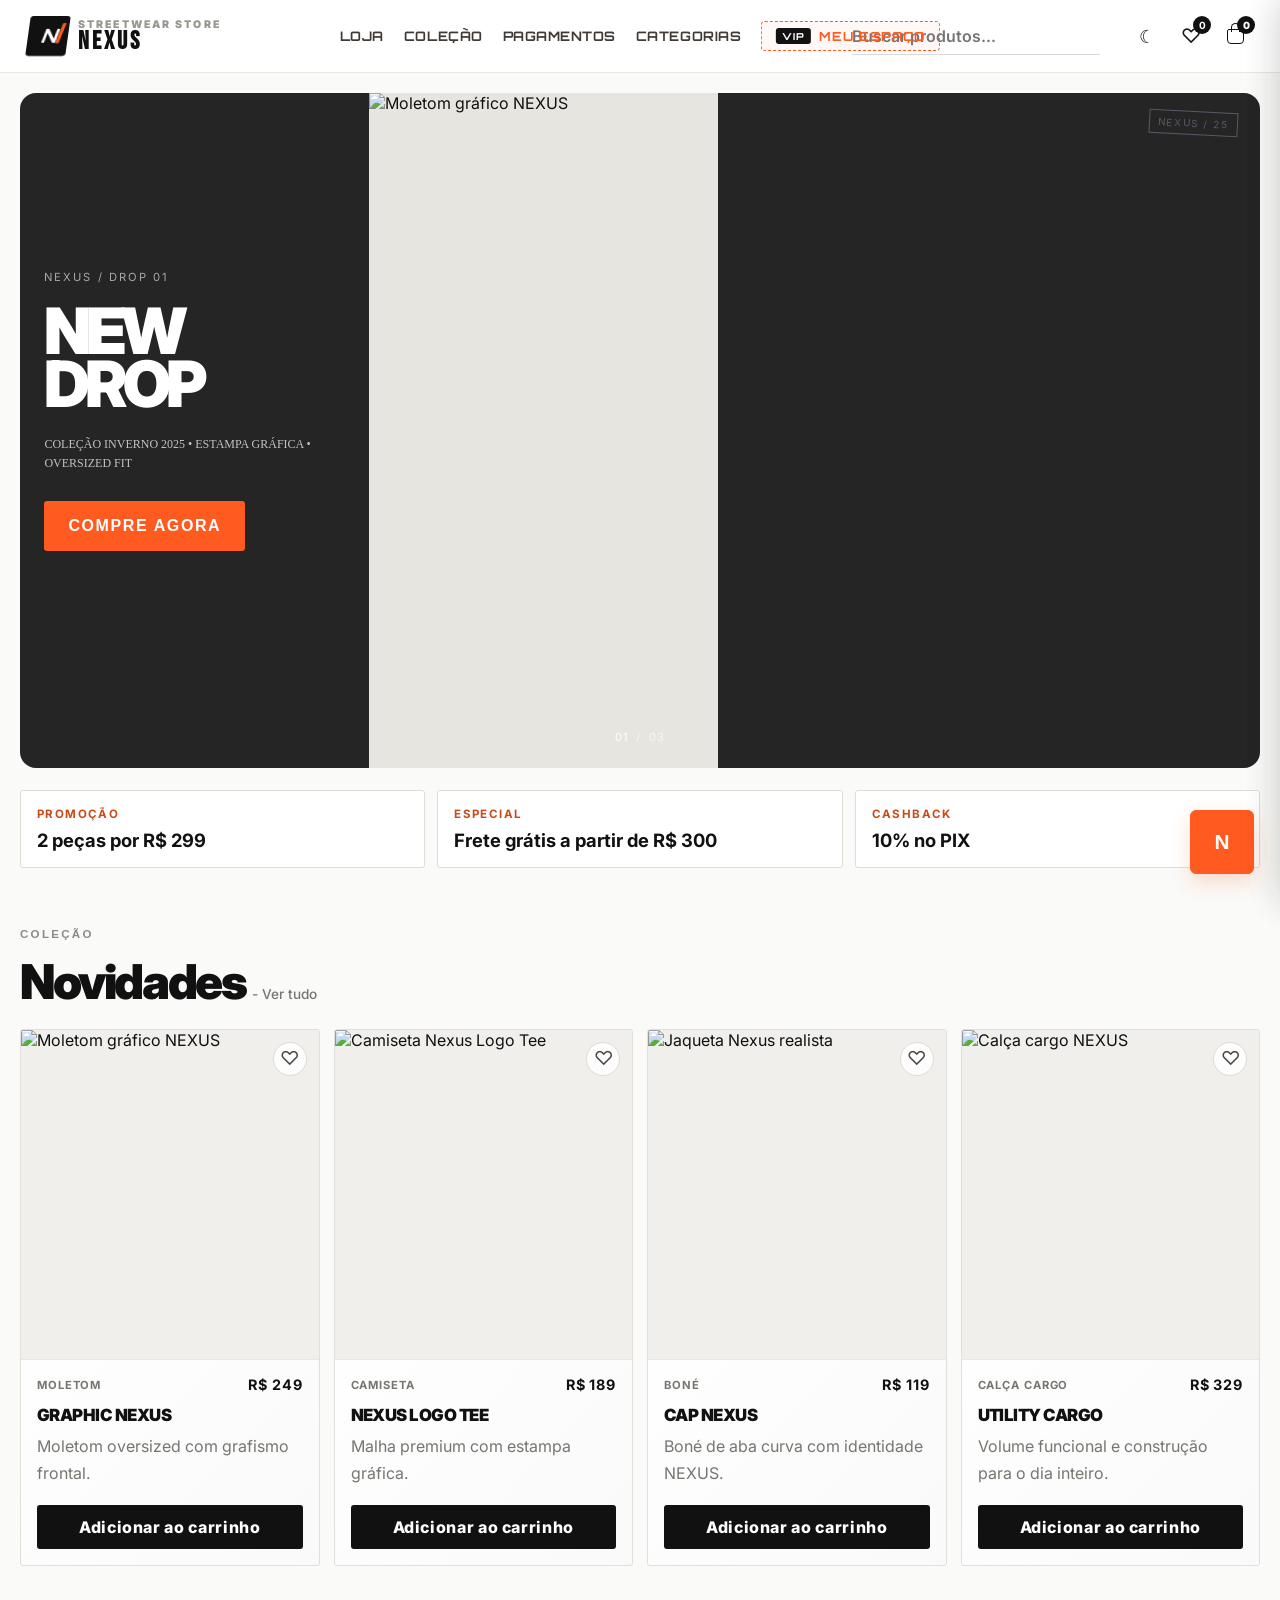
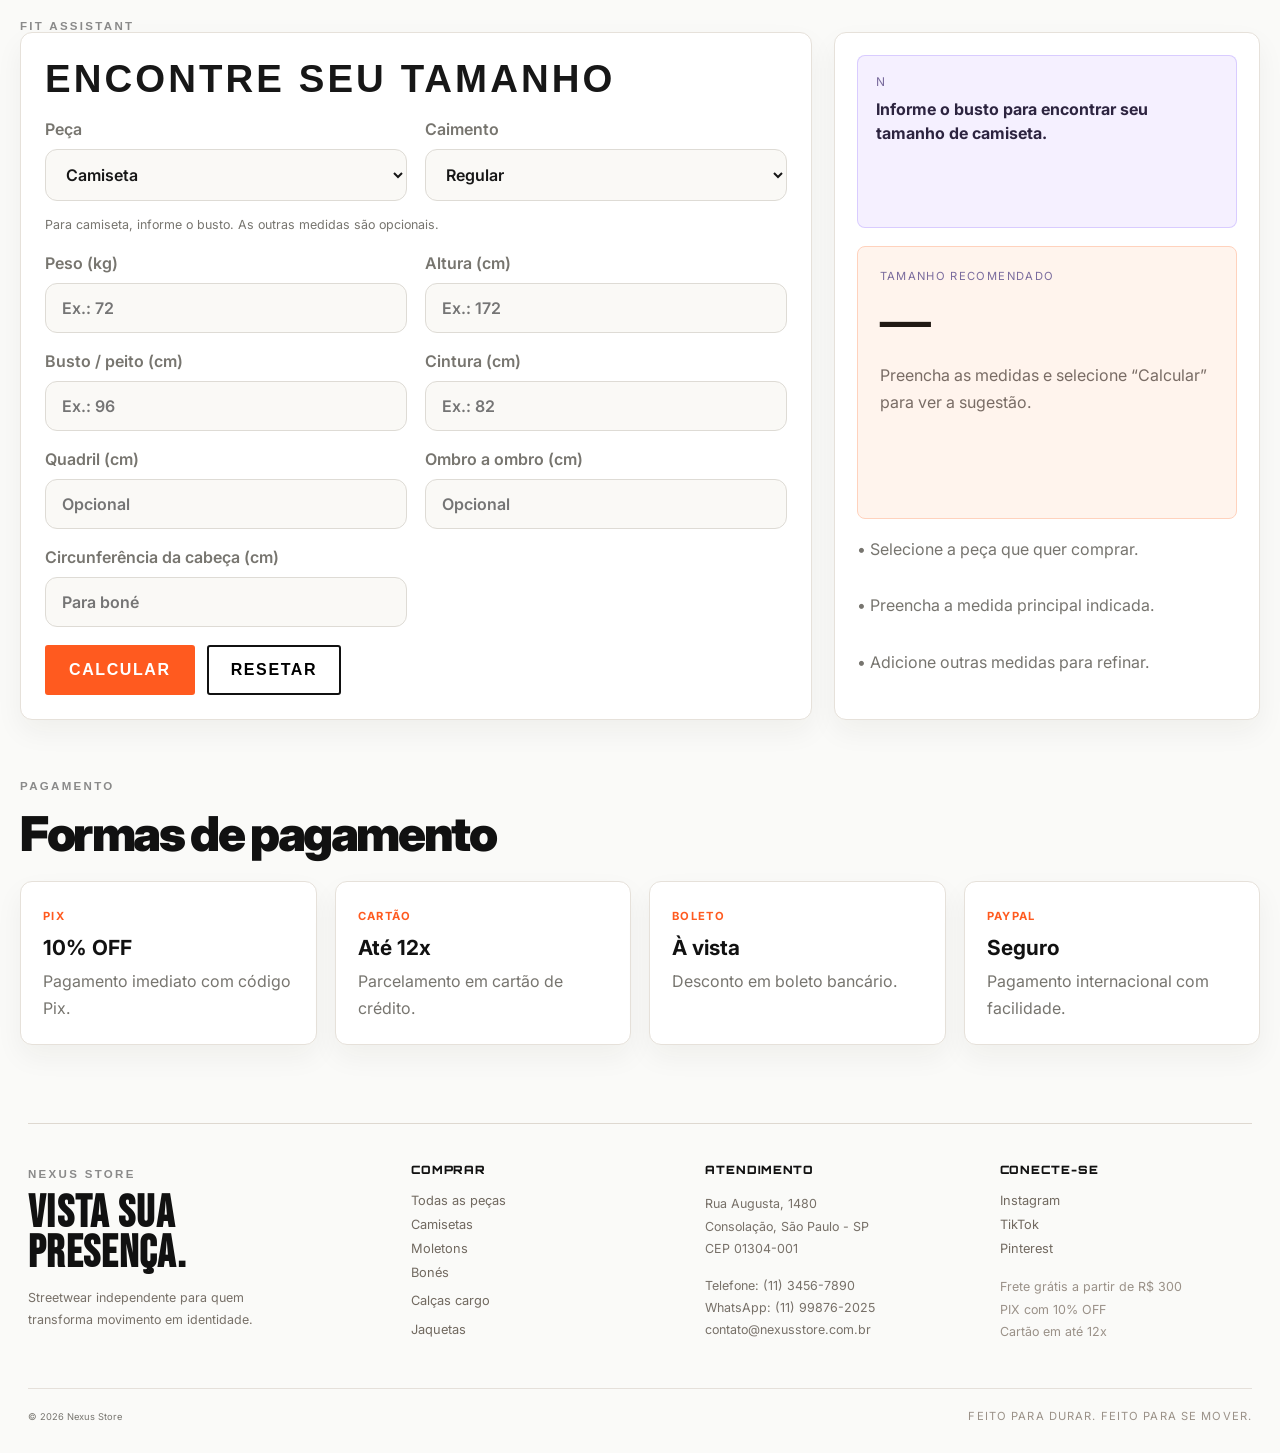
==== commit 3603bf57: "add projeto" ====
--- a/index.html
+++ b/index.html
@@ -1,532 +1,519 @@
-  <!DOCTYPE html>
-  <html lang="pt-BR">
-    <head>
-      <meta charset="UTF-8" />
-      <meta name="viewport" content="width=device-width, initial-scale=1.0" />
-      <title>Nexus Store | Moda Street</title>
-      <meta
-        name="description"
-        content="Nexus Store vende roupas com estilo streetwear e assistente virtual para indicar tamanho e métodos de pagamento."
-      />
-      <link rel="preconnect" href="https://fonts.googleapis.com" />
-      <link rel="preconnect" href="https://fonts.gstatic.com" crossorigin />
-      <link
-        href="https://fonts.googleapis.com/css2?family=Bebas+Neue&family=Inter:wght@400;500;600;700;800;900&family=Orbitron:wght@500;700;800&display=swap"
-        rel="stylesheet"
-      />
-      <link rel="stylesheet" href="style.css?v=9" />
-      <link rel="stylesheet" href="shop-header.css?v=1" />
-    </head>
-    <body>
-      <header class="topbar">
-        <div class="brand-wrap">
-          <div class="brand-mark">N</div>
-          <div>
-            <p class="brand-kicker">streetwear store</p>
-            <h1>NEXUS</h1>
-          </div>
-        </div>
-        <label class="search-box" aria-label="Buscar produtos">
-          <input id="searchInput" type="search" placeholder="Buscar produtos..." autocomplete="off" />
-          <ul class="search-suggestions" id="searchSuggestions" aria-label="Sugestões de produtos" hidden></ul>
-        </label>
-        <nav class="nav">
-          <a href="#loja">LOJA</a>
-          <a href="#colecao">COLEÇÃO</a>
-          <a href="#pagamentos">PAGAMENTOS</a>
-          <div class="category-menu">
-            <button type="button" id="categoriesToggle" aria-expanded="false" aria-controls="categoryMenu">CATEGORIAS</button>
-            <div class="category-menu-list" id="categoryMenu" hidden>
-              <a href="categoria.html?categoria=camiseta">Camisetas</a>
-              <a href="categoria.html?categoria=moletom">Moletons e blusas</a>
-              <a href="categoria.html?categoria=jaqueta">Jaquetas</a>
-              <a href="categoria.html?categoria=calca">Calças</a>
-              <a href="categoria.html?categoria=bone">Bonés</a>
-            </div>
-          </div>
-        </nav>
-        <div class="header-actions">
-          <button type="button" class="theme-toggle" id="themeToggle" aria-label="Alternar tema">☾</button>
-          <button type="button" class="favorites-toggle" id="favoritesToggle" aria-label="Abrir favoritos">
-            <span aria-hidden="true">♡</span>
-            <strong id="favoritesCount">0</strong>
-          </button>
-          <button type="button" class="cart-pill" id="cartToggle" aria-label="Abrir carrinho">
-            <span class="bag-icon" aria-hidden="true"></span>
-            <strong id="cartCount">0</strong>
-          </button>
-          <a class="store-account-link" href="conta.html" aria-label="Minha conta">
-            <svg viewBox="0 0 24 24" aria-hidden="true"><circle cx="12" cy="8" r="4" /><path d="M4.5 21a7.5 7.5 0 0 1 15 0" /></svg>
-          </a>
-        </div>
-      </header>
-
-      <main>
-        <section class="hero" id="loja" aria-label="Novo drop NEXUS">
-          <div class="hero-slides">
-            <article class="hero-slide is-active">
-              <div class="hero-copy"><span class="hero-eyebrow">NEXUS / DROP 01</span><h2>NEW<br />DROP</h2><p>Coleção Inverno 2025 • Estampa Gráfica • Oversized Fit</p><a href="#colecao" class="primary-btn">Compre agora</a></div>
-              <div class="hero-photo"><img src="Iron Mike Tyson.jpg" alt="Moletom gráfico NEXUS" /></div>
-            </article>
-            <article class="hero-slide">
-              <div class="hero-copy"><span class="hero-eyebrow">NEXUS / DROP 02</span><h2>GRAPHIC<br />ENERGY</h2><p>Coleção Inverno 2025 • Algodão Premium • Caimento Solto</p><a href="#colecao" class="primary-btn">Compre agora</a></div>
-              <div class="hero-photo"><img src="Camisa-neymar.jpg.jpg" alt="Camiseta gráfica NEXUS" /></div>
-            </article>
-            <article class="hero-slide">
-              <div class="hero-copy"><span class="hero-eyebrow">NEXUS / DROP 03</span><h2>BUILT<br />TO MOVE</h2><p>Coleção Inverno 2025 • Estrutura Leve • Utility Street</p><a href="#colecao" class="primary-btn">Compre agora</a></div>
-              <div class="hero-photo"><img src="jaqueta-nexus.svg" alt="Jaqueta NEXUS" /></div>
-            </article>
-          </div>
-          <button type="button" class="hero-arrow hero-arrow-prev" id="prevSlide" aria-label="Foto anterior">‹</button>
-          <button type="button" class="hero-arrow hero-arrow-next" id="nextSlide" aria-label="Próxima foto">›</button>
-          <div class="hero-pagination" aria-label="Slide atual"><span id="slideCurrent">01</span><i>/</i><span>03</span></div>
-        </section>
-
-        <section class="promo-strip" aria-label="Promoções da Nexus">
-          <div class="promo-card">
-            <span>Promoção</span>
-            <strong>2 peças por R$ 299</strong>
-          </div>
-          <div class="promo-card destaque">
-            <span>Especial</span>
-            <strong>Frete grátis a partir de R$ 300</strong>
-          </div>
-          <div class="promo-card">
-            <span>Cashback</span>
-            <strong>10% no PIX</strong>
-          </div>
-        </section>
-
-        <section id="colecao" class="catalog">
-          <div class="section-heading">
-            <span class="section-label">coleção</span>
-            <h3>Novidades <a href="#colecao">- Ver tudo</a></h3>
-          </div>
-
-          <div class="product-grid">
-            <article class="product-card" data-product-id="graphic-nexus">
-              <div class="product-image">
-                <img src="Iron Mike Tyson.jpg" alt="Moletom gráfico NEXUS" />
-                <button type="button" class="favorite-btn" data-favorite-product="Graphic Nexus" aria-label="Favoritar Graphic Nexus">♡</button>
-              </div>
-              <div class="product-body">
-                <div class="product-topline">
-                  <span>Moletom</span>
-                  <strong>R$ 249</strong>
-                </div>
-                <h4>Graphic Nexus</h4>
-                <p>Moletom oversized com grafismo frontal.</p>
-                <button type="button" class="add-cart-btn" data-product="Graphic Nexus" data-price="249">Adicionar ao carrinho</button>
-              </div>
-            </article>
-
-            <!-- CAMISA CLICÁVEL DIRETA -->
-            <article class="product-card" data-product-id="nexus-logo-tee">
-              <div class="product-image">
-                <img src="Camisa-neymar.jpg.jpg" alt="Camiseta Nexus Logo Tee" />
-                <button type="button" class="favorite-btn" data-favorite-product="Nexus Logo Tee" aria-label="Favoritar Nexus Logo Tee">♡</button>
-              </div>
-              <div class="product-body">
-                <div class="product-topline">
-                  <span>Camiseta</span>
-                  <strong>R$ 189</strong>
-                </div>
-                <h4>Nexus Logo Tee</h4>
-                <p>Malha premium com estampa gráfica.</p>
-                <button type="button" class="add-cart-btn" data-product="Nexus Logo Tee" data-price="189">Adicionar ao carrinho</button>
-              </div>
-            </article>
-
-            <article class="product-card" data-product-id="cap-nexus">
-              <div class="product-image">
-                <img src="jaqueta-realista.svg" alt="Jaqueta Nexus realista" />
-                <button type="button" class="favorite-btn" data-favorite-product="Cap Nexus" aria-label="Favoritar Cap Nexus">♡</button>
-              </div>
-              <div class="product-body">
-                <div class="product-topline">
-                  <span>Boné</span>
-                  <strong>R$ 119</strong>
-                </div>
-                <h4>Cap Nexus</h4>
-                <p>Boné de aba curva com identidade NEXUS.</p>
-                <button type="button" class="add-cart-btn" data-product="Cap Nexus" data-price="119">Adicionar ao carrinho</button>
-              </div>
-            </article>
-
-            <article class="product-card" data-product-id="utility-cargo">
-              <div class="product-image">
-                <img src="jaqueta-realista.svg" alt="Calça cargo NEXUS" />
-                <button type="button" class="favorite-btn" data-favorite-product="Utility Cargo" aria-label="Favoritar Utility Cargo">♡</button>
-              </div>
-              <div class="product-body">
-                <div class="product-topline">
-                  <span>Calça cargo</span>
-                  <strong>R$ 329</strong>
-                </div>
-                <h4>Utility Cargo</h4>
-                <p>Volume funcional e construção para o dia inteiro.</p>
-                <button type="button" class="add-cart-btn" data-product="Utility Cargo" data-price="329">Adicionar ao carrinho</button>
-              </div>
-            </article>
-          </div>
-        </section>
-
-        <section class="fit-box" id="fit-box">
-          <div class="section-label">fit assistant</div>
-          <div class="calculator-grid">
-            <div class="inputs">
-              <h3>Encontre seu tamanho</h3>
-              <form id="fitForm">
-                <div class="field-row">
-                  <label>
-                    <span>Peça</span>
-                    <select id="tipoPeca">
-                      <option value="camiseta" selected>Camiseta</option>
-                      <option value="blusa">Blusa</option>
-                      <option value="moletom">Moletom</option>
-                      <option value="jaqueta">Jaqueta</option>
-                      <option value="calca">Calça</option>
-                      <option value="bone">Boné</option>
-                    </select>
-                  </label>
-                  <label>
-                    <span>Caimento</span>
-                    <select id="fitStyle">
-                      <option value="slim">Ajustado</option>
-                      <option value="regular" selected>Regular</option>
-                      <option value="oversized">Oversized</option>
-                    </select>
-                  </label>
-                </div>
-
-                <p class="fit-measurement-hint" id="fitMeasurementHint">Para camiseta, informe o busto. As outras medidas são opcionais.</p>
-
-                <div class="field-row">
-                  <label>
-                    <span>Peso (kg)</span>
-                    <input id="peso" type="number" min="25" max="300" placeholder="Ex.: 72" />
-                  </label>
-                  <label>
-                    <span>Altura (cm)</span>
-                    <input id="altura" type="number" min="100" max="230" placeholder="Ex.: 172" />
-                  </label>
-                </div>
-
-                <div class="field-row">
-                  <label>
-                    <span>Busto / peito (cm)</span>
-                    <input id="busto" type="number" min="50" max="200" placeholder="Ex.: 96" />
-                  </label>
-                  <label>
-                    <span>Cintura (cm)</span>
-                    <input id="cintura" type="number" min="40" max="180" placeholder="Ex.: 82" />
-                  </label>
-                </div>
-
-                <div class="field-row">
-                  <label>
-                    <span>Quadril (cm)</span>
-                    <input id="quadril" type="number" min="50" max="210" placeholder="Opcional" />
-                  </label>
-                  <label>
-                    <span>Ombro a ombro (cm)</span>
-                    <input id="ombro" type="number" min="25" max="75" placeholder="Opcional" />
-                  </label>
-                </div>
-
-                <div class="field-row">
-                  <label>
-                    <span>Circunferência da cabeça (cm)</span>
-                    <input id="cabeca" type="number" min="45" max="70" placeholder="Para boné" />
-                  </label>
-                </div>
-
-                <div class="actions">
-                  <button type="submit" class="primary-btn">Calcular</button>
-                  <button type="button" id="resetBtn" class="secondary-btn light">Resetar</button>
-                </div>
-              </form>
-            </div>
-
-            <div class="result-panel">
-              <div class="mini-card">
-                <span>N</span>
-                <strong id="vampiraMsg">Informe o busto para encontrar seu tamanho de camiseta.</strong>
-              </div>
-
-              <div class="result-box">
-                <p class="label-result">Tamanho recomendado</p>
-                <h4 id="tamanhoResult">—</h4>
-                <p id="descricaoResult">Preencha as medidas e selecione “Calcular” para ver a sugestão.</p>
-              </div>
-
-              <ul id="tipsList" class="tips-list">
-                <li>• Selecione a peça que quer comprar.</li>
-                <li>• Preencha a medida principal indicada.</li>
-                <li>• Adicione outras medidas para refinar.</li>
-              </ul>
-            </div>
-          </div>
-        </section>
-
-        <section id="pagamentos" class="payment-box">
-          <div class="section-heading">
-            <span class="section-label">pagamento</span>
-            <h3>Formas de pagamento</h3>
-          </div>
-
-          <div class="payment-grid">
-            <div class="payment-card">
-              <span>PIX</span>
-              <strong>10% OFF</strong>
-              <p>Pagamento imediato com código Pix.</p>
-            </div>
-            <div class="payment-card">
-              <span>Cartão</span>
-              <strong>Até 12x</strong>
-              <p>Parcelamento em cartão de crédito.</p>
-            </div>
-            <div class="payment-card">
-              <span>Boleto</span>
-              <strong>À vista</strong>
-              <p>Desconto em boleto bancário.</p>
-            </div>
-            <div class="payment-card">
-              <span>PayPal</span>
-              <strong>Seguro</strong>
-              <p>Pagamento internacional com facilidade.</p>
-            </div>
-          </div>
-        </section>
-      </main>
-
-      <aside class="cart-panel" id="cartPanel" aria-label="Carrinho de compras">
-        <div class="cart-header">
-          <div>
-            <span class="section-label">carrinho</span>
-            <h3>Seu pedido</h3>
-          </div>
-          <button type="button" class="icon-btn cart-close" id="closeCartBtn" aria-label="Fechar carrinho">×</button>
-        </div>
-
-        <div class="cart-list" id="cartList">
-          <p class="cart-empty">Seu carrinho está vazio.</p>
-        </div>
-
-        <div class="cart-footer">
-          <div class="cart-total-row">
-            <span>Subtotal</span>
-            <strong id="cartTotal">R$ 0,00</strong>
-          </div>
-          <div class="cart-total-row discount-row">
-            <span>Desconto</span>
-            <strong id="cartDiscount">-R$ 0,00</strong>
-          </div>
-          <div class="cart-total-row delivery-row">
-            <span>Entrega</span>
-            <strong id="cartDelivery">R$ 0,00</strong>
-          </div>
-          <div class="cart-total-row final-row">
-            <span>Total</span>
-            <strong id="cartFinalTotal">R$ 0,00</strong>
-          </div>
-
-          <div class="mini-checkout" id="miniCheckout">
-            <span class="mini-checkout-label">Dados de entrega</span>
-            
-            <div class="checkout-fields">
+<!DOCTYPE html>
+<html lang="pt-BR">
+  <head>
+    <meta charset="UTF-8" />
+    <meta name="viewport" content="width=device-width, initial-scale=1.0" />
+    <title>Nexus Store | Moda Street</title>
+    <meta
+      name="description"
+      content="Nexus Store vende roupas com estilo streetwear e assistente virtual para indicar tamanho e métodos de pagamento."
+    />
+    <link rel="preconnect" href="https://fonts.googleapis.com" />
+    <link rel="preconnect" href="https://fonts.gstatic.com" crossorigin />
+    <link
+      href="https://fonts.googleapis.com/css2?family=Bebas+Neue&family=Inter:wght@400;500;600;700;800;900&family=Orbitron:wght@500;700;800&display=swap"
+      rel="stylesheet"
+    />
+    <link rel="stylesheet" href="style.css?v=9" />
+  </head>
+  <body>
+    <header class="topbar">
+      <div class="brand-wrap">
+        <div class="brand-mark">N</div>
+        <div>
+          <p class="brand-kicker">streetwear store</p>
+          <h1>NEXUS</h1>
+        </div>
+      </div>
+      <label class="search-box" aria-label="Buscar produtos">
+        <input id="searchInput" type="search" placeholder="Buscar produtos..." autocomplete="off" />
+        <ul class="search-suggestions" id="searchSuggestions" aria-label="Sugestões de produtos" hidden></ul>
+      </label>
+      <nav class="nav">
+        <a href="#loja">LOJA</a>
+        <a href="#colecao">COLEÇÃO</a>
+        <a href="#pagamentos">PAGAMENTOS</a>
+        <div class="category-menu">
+          <button type="button" id="categoriesToggle" aria-expanded="false" aria-controls="categoryMenu">CATEGORIAS</button>
+          <div class="category-menu-list" id="categoryMenu" hidden>
+            <a href="categoria.html?categoria=camiseta">Camisetas</a>
+            <a href="categoria.html?categoria=moletom">Moletons e blusas</a>
+            <a href="categoria.html?categoria=jaqueta">Jaquetas</a>
+            <a href="categoria.html?categoria=calca">Calças</a>
+            <a href="categoria.html?categoria=bone">Bonés</a>
+          </div>
+        </div>
+        
+        <!-- Link funcional para o próximo drop -->
+        <a href="#proximo-drop" class="exclusive-tab">
+            <span class="exclusive-badge">VIP</span>
+            Meu Espaço
+        </a>
+      </nav>
+    
+      <div class="header-actions">
+        <button type="button" class="theme-toggle" id="themeToggle" aria-label="Alternar tema">☾</button>
+        <button type="button" class="favorites-toggle" id="favoritesToggle" aria-label="Abrir favoritos">
+          <span aria-hidden="true">♡</span>
+          <strong id="favoritesCount">0</strong>
+        </button>
+        <button type="button" class="cart-pill" id="cartToggle" aria-label="Abrir carrinho">
+          <span class="bag-icon" aria-hidden="true"></span>
+          <strong id="cartCount">0</strong>
+        </button>
+      </div>
+    </header>
+
+    <main>
+      <!-- Seção com o ID "proximo-drop" para receber a rolagem -->
+      <section class="hero" id="proximo-drop" aria-label="Novo drop NEXUS">
+        <div class="hero-slides">
+          <article class="hero-slide is-active">
+            <div class="hero-copy"><span class="hero-eyebrow">NEXUS / DROP 01</span><h2>NEW<br />DROP</h2><p>Coleção Inverno 2025 • Estampa Gráfica • Oversized Fit</p><a href="#colecao" class="primary-btn">Compre agora</a></div>
+            <div class="hero-photo"><img src="Iron Mike Tyson.jpg" alt="Moletom gráfico NEXUS" /></div>
+          </article>
+          <article class="hero-slide">
+            <div class="hero-copy"><span class="hero-eyebrow">NEXUS / DROP 02</span><h2>GRAPHIC<br />ENERGY</h2><p>Coleção Inverno 2025 • Algodão Premium • Caimento Solto</p><a href="#colecao" class="primary-btn">Compre agora</a></div>
+            <div class="hero-photo"><img src="Camisa-neymar.jpg.jpg" alt="Camiseta gráfica NEXUS" /></div>
+          </article>
+          <article class="hero-slide">
+            <div class="hero-copy"><span class="hero-eyebrow">NEXUS / DROP 03</span><h2>BUILT<br />TO MOVE</h2><p>Coleção Inverno 2025 • Estrutura Leve • Utility Street</p><a href="#colecao" class="primary-btn">Compre agora</a></div>
+            <div class="hero-photo"><img src="jaqueta-nexus.svg" alt="Jaqueta NEXUS" /></div>
+          </article>
+        </div>
+        <button type="button" class="hero-arrow hero-arrow-prev" id="prevSlide" aria-label="Foto anterior">‹</button>
+        <button type="button" class="hero-arrow hero-arrow-next" id="nextSlide" aria-label="Próxima foto">›</button>
+        <div class="hero-pagination" aria-label="Slide atual"><span id="slideCurrent">01</span><i>/</i><span>03</span></div>
+      </section>
+
+      <section class="promo-strip" aria-label="Promoções da Nexus">
+        <div class="promo-card">
+          <span>Promoção</span>
+          <strong>2 peças por R$ 299</strong>
+        </div>
+        <div class="promo-card destaque">
+          <span>Especial</span>
+          <strong>Frete grátis a partir de R$ 300</strong>
+        </div>
+        <div class="promo-card">
+          <span>Cashback</span>
+          <strong>10% no PIX</strong>
+        </div>
+      </section>
+
+      <section id="colecao" class="catalog">
+        <div class="section-heading">
+          <span class="section-label">coleção</span>
+          <h3>Novidades <a href="#colecao">- Ver tudo</a></h3>
+        </div>
+
+        <div class="product-grid">
+          <article class="product-card" data-product-id="graphic-nexus">
+            <div class="product-image">
+              <img src="Iron Mike Tyson.jpg" alt="Moletom gráfico NEXUS" />
+              <button type="button" class="favorite-btn" data-favorite-product="Graphic Nexus" aria-label="Favoritar Graphic Nexus">♡</button>
+            </div>
+            <div class="product-body">
+              <div class="product-topline">
+                <span>Moletom</span>
+                <strong>R$ 249</strong>
+              </div>
+              <h4>Graphic Nexus</h4>
+              <p>Moletom oversized com grafismo frontal.</p>
+              <button type="button" class="add-cart-btn" data-product="Graphic Nexus" data-price="249">Adicionar ao carrinho</button>
+            </div>
+          </article>
+
+          <article class="product-card" data-product-id="nexus-logo-tee">
+            <div class="product-image">
+              <img src="Camisa-neymar.jpg.jpg" alt="Camiseta Nexus Logo Tee" />
+              <button type="button" class="favorite-btn" data-favorite-product="Nexus Logo Tee" aria-label="Favoritar Nexus Logo Tee">♡</button>
+            </div>
+            <div class="product-body">
+              <div class="product-topline">
+                <span>Camiseta</span>
+                <strong>R$ 189</strong>
+              </div>
+              <h4>Nexus Logo Tee</h4>
+              <p>Malha premium com estampa gráfica.</p>
+              <button type="button" class="add-cart-btn" data-product="Nexus Logo Tee" data-price="189">Adicionar ao carrinho</button>
+            </div>
+          </article>
+
+          <article class="product-card" data-product-id="cap-nexus">
+            <div class="product-image">
+              <img src="jaqueta-realista.svg" alt="Jaqueta Nexus realista" />
+              <button type="button" class="favorite-btn" data-favorite-product="Cap Nexus" aria-label="Favoritar Cap Nexus">♡</button>
+            </div>
+            <div class="product-body">
+              <div class="product-topline">
+                <span>Boné</span>
+                <strong>R$ 119</strong>
+              </div>
+              <h4>Cap Nexus</h4>
+              <p>Boné de aba curva com identidade NEXUS.</p>
+              <button type="button" class="add-cart-btn" data-product="Cap Nexus" data-price="119">Adicionar ao carrinho</button>
+            </div>
+          </article>
+
+          <article class="product-card" data-product-id="utility-cargo">
+            <div class="product-image">
+              <img src="jaqueta-realista.svg" alt="Calça cargo NEXUS" />
+              <button type="button" class="favorite-btn" data-favorite-product="Utility Cargo" aria-label="Favoritar Utility Cargo">♡</button>
+            </div>
+            <div class="product-body">
+              <div class="product-topline">
+                <span>Calça cargo</span>
+                <strong>R$ 329</strong>
+              </div>
+              <h4>Utility Cargo</h4>
+              <p>Volume funcional e construção para o dia inteiro.</p>
+              <button type="button" class="add-cart-btn" data-product="Utility Cargo" data-price="329">Adicionar ao carrinho</button>
+            </div>
+          </article>
+        </div>
+      </section>
+
+      <section class="fit-box" id="fit-box">
+        <div class="section-label">fit assistant</div>
+        <div class="calculator-grid">
+          <div class="inputs">
+            <h3>Encontre seu tamanho</h3>
+            <form id="fitForm">
+              <div class="field-row">
+                <label>
+                  <span>Peça</span>
+                  <select id="tipoPeca">
+                    <option value="camiseta" selected>Camiseta</option>
+                    <option value="blusa">Blusa</option>
+                    <option value="moletom">Moletom</option>
+                    <option value="jaqueta">Jaqueta</option>
+                    <option value="calca">Calça</option>
+                    <option value="bone">Boné</option>
+                  </select>
+                </label>
+                <label>
+                  <span>Caimento</span>
+                  <select id="fitStyle">
+                    <option value="slim">Ajustado</option>
+                    <option value="regular" selected>Regular</option>
+                    <option value="oversized">Oversized</option>
+                  </select>
+                </label>
+              </div>
+
+              <p class="fit-measurement-hint" id="fitMeasurementHint">Para camiseta, informe o busto. As outras medidas são opcionais.</p>
+
+              <div class="field-row">
+                <label>
+                  <span>Peso (kg)</span>
+                  <input id="peso" type="number" min="25" max="300" placeholder="Ex.: 72" />
+                </label>
+                <label>
+                  <span>Altura (cm)</span>
+                  <input id="altura" type="number" min="100" max="230" placeholder="Ex.: 172" />
+                </label>
+              </div>
+
+              <div class="field-row">
+                <label>
+                  <span>Busto / peito (cm)</span>
+                  <input id="busto" type="number" min="50" max="200" placeholder="Ex.: 96" />
+                </label>
+                <label>
+                  <span>Cintura (cm)</span>
+                  <input id="cintura" type="number" min="40" max="180" placeholder="Ex.: 82" />
+                </label>
+              </div>
+
+              <div class="field-row">
+                <label>
+                  <span>Quadril (cm)</span>
+                  <input id="quadril" type="number" min="50" max="210" placeholder="Opcional" />
+                </label>
+                <label>
+                  <span>Ombro a ombro (cm)</span>
+                  <input id="ombro" type="number" min="25" max="75" placeholder="Opcional" />
+                </label>
+              </div>
+
+              <div class="field-row">
+                <label>
+                  <span>Circunferência da cabeça (cm)</span>
+                  <input id="cabeca" type="number" min="45" max="70" placeholder="Para boné" />
+                </label>
+              </div>
+
+              <div class="actions">
+                <button type="submit" class="primary-btn">Calcular</button>
+                <button type="button" id="resetBtn" class="secondary-btn light">Resetar</button>
+              </div>
+            </form>
+          </div>
+
+          <div class="result-panel">
+            <div class="mini-card">
+              <span>N</span>
+              <strong id="vampiraMsg">Informe o busto para encontrar seu tamanho de camiseta.</strong>
+            </div>
+
+            <div class="result-box">
+              <p class="label-result">Tamanho recomendado</p>
+              <h4 id="tamanhoResult">—</h4>
+              <p id="descricaoResult">Preencha as medidas e selecione “Calcular” para ver a sugestão.</p>
+            </div>
+
+            <ul id="tipsList" class="tips-list">
+              <li>• Selecione a peça que quer comprar.</li>
+              <li>• Preencha a medida principal indicada.</li>
+              <li>• Adicione outras medidas para refinar.</li>
+            </ul>
+          </div>
+        </div>
+      </section>
+
+      <section id="pagamentos" class="payment-box">
+        <div class="section-heading">
+          <span class="section-label">pagamento</span>
+          <h3>Formas de pagamento</h3>
+        </div>
+
+        <div class="payment-grid">
+          <div class="payment-card">
+            <span>PIX</span>
+            <strong>10% OFF</strong>
+            <p>Pagamento imediato com código Pix.</p>
+          </div>
+          <div class="payment-card">
+            <span>Cartão</span>
+            <strong>Até 12x</strong>
+            <p>Parcelamento em cartão de crédito.</p>
+          </div>
+          <div class="payment-card">
+            <span>Boleto</span>
+            <strong>À vista</strong>
+            <p>Desconto em boleto bancário.</p>
+          </div>
+          <div class="payment-card">
+            <span>PayPal</span>
+            <strong>Seguro</strong>
+            <p>Pagamento internacional com facilidade.</p>
+          </div>
+        </div>
+      </section>
+    </main>
+
+    <aside class="cart-panel" id="cartPanel" aria-label="Carrinho de compras">
+      <div class="cart-header">
+        <div>
+          <span class="section-label">carrinho</span>
+          <h3>Seu pedido</h3>
+        </div>
+        <button type="button" class="icon-btn cart-close" id="closeCartBtn" aria-label="Fechar carrinho">×</button>
+      </div>
+
+      <div class="cart-list" id="cartList">
+        <p class="cart-empty">Seu carrinho está vazio.</p>
+      </div>
+
+      <div class="cart-footer">
+        <div class="cart-total-row">
+          <span>Subtotal</span>
+          <strong id="cartTotal">R$ 0,00</strong>
+        </div>
+        <div class="cart-total-row discount-row">
+          <span>Desconto</span>
+          <strong id="cartDiscount">-R$ 0,00</strong>
+        </div>
+        <div class="cart-total-row delivery-row">
+          <span>Entrega</span>
+          <strong id="cartDelivery">R$ 0,00</strong>
+        </div>
+        <div class="cart-total-row final-row">
+          <span>Total</span>
+          <strong id="cartFinalTotal">R$ 0,00</strong>
+        </div>
+
+        <div class="mini-checkout" id="miniCheckout">
+          <span class="mini-checkout-label">Dados de entrega</span>
+          
+          <div class="checkout-fields">
+            <label>
+              <span>Nome Completo</span>
+              <input type="text" id="customerName" placeholder="Seu nome completo" />
+            </label>
+            <label>
+              <span>Rua</span>
+              <input type="text" id="customerStreet" placeholder="Nome da rua" />
+            </label>
+            <div class="row-fields">
               <label>
-                <span>Nome Completo</span>
-                <input type="text" id="customerName" placeholder="Seu nome completo" />
+                <span>Número</span>
+                <input type="text" id="customerNumber" placeholder="123" />
               </label>
               <label>
-                <span>Telefone</span>
-                <input type="tel" id="customerPhone" placeholder="(00) 00000-0000" autocomplete="tel" />
+                <span>Complemento</span>
+                <input type="text" id="customerComplement" placeholder="Apto, sala..." />
               </label>
-              <label>
-                <span>Modalidade de entrega</span>
-                <select id="deliveryOption" required><option value="">Carregando opções...</option></select>
-              </label>
-              <p id="deliveryStatus" class="delivery-status" role="status"></p>
-              <div id="customerAddressFields">
-              <label>
-                <span>Rua</span>
-                <input type="text" id="customerStreet" placeholder="Nome da rua" />
-              </label>
-              <div class="row-fields">
-                <label>
-                  <span>Número</span>
-                  <input type="text" id="customerNumber" placeholder="123" />
-                </label>
-                <label>
-                  <span>Complemento</span>
-                  <input type="text" id="customerComplement" placeholder="Apto, sala..." />
-                </label>
-              </div>
-              <label>
-                <span>CEP</span>
-                <input type="text" id="customerCEP" placeholder="00000-000" />
-              </label>
-              </div>
-            </div>
-
-            <span class="mini-checkout-label">Método de Pagamento</span>
-            <div class="payment-option-list">
-              <button type="button" class="payment-option active" data-method="pix">PIX</button>
-              <button type="button" class="payment-option" data-method="cartao">Cartão</button>
-              <button type="button" class="payment-option" data-method="boleto">Boleto</button>
-            </div>
-
-            <div class="installment-box" id="installmentBox" style="display: none;">
-              <label>
-                <span>Parcelamento</span>
-                <select id="installmentSelect">
-                  <option value="1">À vista (sem juros)</option>
-                  <option value="2">2x de R$ 0,00</option>
-                  <option value="3">3x de R$ 0,00</option>
-                  <option value="4">4x de R$ 0,00</option>
-                  <option value="5">5x de R$ 0,00</option>
-                  <option value="6">6x de R$ 0,00</option>
-                  <option value="7">7x de R$ 0,00</option>
-                  <option value="8">8x de R$ 0,00</option>
-                  <option value="9">9x de R$ 0,00</option>
-                  <option value="10">10x de R$ 0,00</option>
-                  <option value="11">11x de R$ 0,00</option>
-                  <option value="12">12x de R$ 0,00</option>
-                </select>
-              </label>
-            </div>
-          </div>
-
-          <button type="button" class="primary-btn cart-checkout">Finalizar Pedido</button>
-          <p id="checkoutStatus" class="checkout-status" role="status" aria-live="polite"></p>
-          <p class="checkout-payment-note">O pedido ficará aguardando a confirmação do pagamento. O site ainda não processa pagamentos.</p>
-        </div>
-      </aside>
-
-      <aside class="cart-panel favorites-panel" id="favoritesPanel" aria-label="Produtos favoritos">
-        <div class="cart-header">
-          <div>
-            <span class="section-label">favoritos</span>
-            <h3>Meus itens</h3>
-          </div>
-          <button type="button" class="icon-btn cart-close" id="closeFavoritesBtn" aria-label="Fechar favoritos">×</button>
-        </div>
-        <div class="favorites-list" id="favoritesList">
-          <p class="cart-empty">Você ainda não favoritou nenhuma peça.</p>
-        </div>
-      </aside>
-
-      <footer class="footer">
-        <div class="footer-line"></div>
-        <div class="footer-grid">
-          <div class="footer-brand">
-            <span class="section-label">NEXUS STORE</span>
-            <h2>Vista sua<br />presença.</h2>
-            <p>Streetwear independente para quem transforma movimento em identidade.</p>
-          </div>
-          <div class="footer-column">
-            <h3>Comprar</h3>
-            <nav class="footer-categories" aria-label="Categorias de produtos">
-              <a href="#colecao" data-category-filter="">Todas as peças</a>
-              <a href="#colecao" data-category-filter="camiseta">Camisetas</a>
-              <a href="#colecao" data-category-filter="moletom">Moletons</a>
-              <a href="#colecao" data-category-filter="boné">Bonés</a>
-              <p><a href="#colecao" data-category-filter="calça">Calças cargo</a></p>
-              <a href="#colecao" data-category-filter="jaqueta">Jaquetas</a>
-            </nav>
-          </div>
-          <div class="footer-column">
-            <h3>Atendimento</h3>
-            <p>Rua Augusta, 1480<br />Consolação, São Paulo - SP<br />CEP 01304-001</p>
-            <p>Telefone: (11) 3456-7890<br />WhatsApp: (11) 99876-2025<br />contato@nexusstore.com.br</p>
-          </div>
-          <div class="footer-column">
-            <h3>Conecte-se</h3>
-            <nav class="footer-socials" aria-label="Redes sociais">
-              <a href="#footer">Instagram</a>
-              <a href="#footer">TikTok</a>
-              <a href="#footer">Pinterest</a>
-            </nav>
-            <p class="footer-service">Frete grátis a partir de R$ 300<br />PIX com 10% OFF<br />Cartão em até 12x</p>
-          </div>
-        </div>
-        <div class="footer-bottom" id="footer">
-          <small>© 2026 Nexus Store</small>
-          <span>Feito para durar. Feito para se mover.</span>
-        </div>
-      </footer>
-
-      <div class="assistant-widget closed" id="assistantWidget">
-        <div class="assistant-header">
-          <div class="assistant-avatar" aria-label="Ícone da Vampira Nexus">✦</div>
-          <div class="assistant-title-wrap">
-            <strong>X Store</strong>
-            <span>online agora</span>
-          </div>
-          <div class="assistant-actions">
-            <button type="button" class="icon-btn" id="minimizeAssistant" aria-label="Minimizar assistente">−</button>
-            <button type="button" class="icon-btn" id="maximizeAssistant" aria-label="Maximizar assistente">□</button>
-            <button type="button" class="icon-btn" id="closeAssistant" aria-label="Fechar assistente">×</button>
-          </div>
-        </div>
-
-        <div class="assistant-body">
-          <p class="assistant-bubble" id="assistantResponse">
-            Olá! Eu sou o X Store. Posso ajudar com informações sobre pedidos, entrega, pagamentos e trocas. O que você gostaria de saber?
-          </p>
-          <p class="assistant-selected-question" id="assistantSelectedQuestion" hidden></p>
-
-          <section class="assistant-faq" aria-label="Dúvidas frequentes">
-            <span class="assistant-section-label" id="assistantQuickLabel">COMO POSSO AJUDAR?</span>
-            <div class="assistant-quick-replies" id="assistantQuickReplies">
-              <button type="button" data-faq="size">Como sei meu tamanho de peça?</button>
-              <button type="button" data-faq="delivery">Entrega em quantos dias úteis?</button>
-              <button type="button" data-faq="payments">Quais são as formas de pagamento?</button>
-              <button type="button" data-faq="cancel">Como faço para cancelar um pedido?</button>
-              <button type="button" data-faq="exchange">Como funcionam trocas e devoluções?</button>
-              <button type="button" data-faq="tracking">Como acompanho meu pedido?</button>
-              <button type="button" data-faq="contact">Como posso entrar em contato com vocês?</button>
-            </div>
-            <div class="assistant-followup" id="assistantFollowup" hidden>
-              <span class="assistant-section-label" id="assistantFollowupPrompt">Escolha uma situação para ver a orientação:</span>
-              <div class="assistant-quick-replies" id="assistantFollowupOptions"></div>
-            </div>
-            <div class="assistant-feedback" id="assistantFeedback" hidden>
-              <span class="assistant-section-label">Essa resposta resolveu?</span>
-              <div class="assistant-feedback-actions">
-                <button type="button" data-feedback="yes">Sim, valeu!</button>
-                <button type="button" data-feedback="no">Ainda preciso de ajuda</button>
-              </div>
-            </div>
-            <div class="assistant-contact" id="assistantContact" hidden>
-              <span class="assistant-section-label">CANAIS DE ATENDIMENTO</span>
-              <a href="https://wa.me/5511998762025" target="_blank" rel="noopener noreferrer">WhatsApp · (11) 99876-2025</a>
-              <a href="tel:+551134567890">Telefone · (11) 3456-7890</a>
-              <a href="mailto:contato@nexusstore.com.br">E-mail · contato@nexusstore.com.br</a>
-              <div class="assistant-contact-detail">
-                <strong>Endereço</strong>
-                <p>Rua Augusta, 1480, Consolação, São Paulo - SP, CEP 01304-001</p>
-              </div>
-              <div class="assistant-contact-detail">
-                <strong>Horários</strong>
-                <p>Atendimento das 10h às 22h. Se pretende visitar o endereço, confirme antes se há atendimento presencial.</p>
-              </div>
-            </div>
-            <button type="button" class="assistant-restart" id="assistantRestart" hidden>Voltar às dúvidas</button>
-          </section>
-
-        </div>
-      </div>
-
-      <button type="button" class="assistant-toggle" id="assistantToggle" aria-label="Abrir assistente">
-        N
-      </button>
-
-      <script src="products.js?v=3"></script>
-      <script src="app.js?v=10"></script>
-      <script src="store-config.js?v=1"></script>
-      <script src="https://cdn.jsdelivr.net/npm/@supabase/supabase-js@2"></script>
-      <script src="account.js?v=1"></script>
-    </body>
-  </html>+            </div>
+            <label>
+              <span>CEP</span>
+              <input type="text" id="customerCEP" placeholder="00000-000" />
+            </label>
+          </div>
+
+          <span class="mini-checkout-label">Método de Pagamento</span>
+          <div class="payment-option-list">
+            <button type="button" class="payment-option active" data-method="pix">PIX</button>
+            <button type="button" class="payment-option" data-method="cartao">Cartão</button>
+            <button type="button" class="payment-option" data-method="boleto">Boleto</button>
+          </div>
+
+          <div class="installment-box" id="installmentBox" style="display: none;">
+            <label>
+              <span>Parcelamento</span>
+              <select id="installmentSelect">
+                <option value="1">À vista (sem juros)</option>
+                <option value="2">2x de R$ 0,00</option>
+                <option value="3">3x de R$ 0,00</option>
+                <option value="4">4x de R$ 0,00</option>
+                <option value="5">5x de R$ 0,00</option>
+                <option value="6">6x de R$ 0,00</option>
+                <option value="7">7x de R$ 0,00</option>
+                <option value="8">8x de R$ 0,00</option>
+                <option value="9">9x de R$ 0,00</option>
+                <option value="10">10x de R$ 0,00</option>
+                <option value="11">11x de R$ 0,00</option>
+                <option value="12">12x de R$ 0,00</option>
+              </select>
+            </label>
+          </div>
+        </div>
+
+        <button type="button" class="primary-btn cart-checkout">Finalizar Pedido</button>
+      </div>
+    </aside>
+
+    <aside class="cart-panel favorites-panel" id="favoritesPanel" aria-label="Produtos favoritos">
+      <div class="cart-header">
+        <div>
+          <span class="section-label">favoritos</span>
+          <h3>Meus itens</h3>
+        </div>
+        <button type="button" class="icon-btn cart-close" id="closeFavoritesBtn" aria-label="Fechar favoritos">×</button>
+      </div>
+      <div class="favorites-list" id="favoritesList">
+        <p class="cart-empty">Você ainda não favoritou nenhuma peça.</p>
+      </div>
+    </aside>
+
+    <footer class="footer">
+      <div class="footer-line"></div>
+      <div class="footer-grid">
+        <div class="footer-brand">
+          <span class="section-label">NEXUS STORE</span>
+          <h2>Vista sua<br />presença.</h2>
+          <p>Streetwear independente para quem transforma movimento em identidade.</p>
+        </div>
+        <div class="footer-column">
+          <h3>Comprar</h3>
+          <nav class="footer-categories" aria-label="Categorias de produtos">
+            <a href="#colecao" data-category-filter="">Todas as peças</a>
+            <a href="#colecao" data-category-filter="camiseta">Camisetas</a>
+            <a href="#colecao" data-category-filter="moletom">Moletons</a>
+            <a href="#colecao" data-category-filter="boné">Bonés</a>
+            <p><a href="#colecao" data-category-filter="calça">Calças cargo</a></p>
+            <a href="#colecao" data-category-filter="jaqueta">Jaquetas</a>
+          </nav>
+        </div>
+        <div class="footer-column">
+          <h3>Atendimento</h3>
+          <p>Rua Augusta, 1480<br />Consolação, São Paulo - SP<br />CEP 01304-001</p>
+          <p>Telefone: (11) 3456-7890<br />WhatsApp: (11) 99876-2025<br />contato@nexusstore.com.br</p>
+        </div>
+        <div class="footer-column">
+          <h3>Conecte-se</h3>
+          <nav class="footer-socials" aria-label="Redes sociais">
+            <a href="#footer">Instagram</a>
+            <a href="#footer">TikTok</a>
+            <a href="#footer">Pinterest</a>
+          </nav>
+          <p class="footer-service">Frete grátis a partir de R$ 300<br />PIX com 10% OFF<br />Cartão em até 12x</p>
+        </div>
+      </div>
+      <div class="footer-bottom" id="footer">
+        <small>© 2026 Nexus Store</small>
+        <span>Feito para durar. Feito para se mover.</span>
+      </div>
+    </footer>
+
+    <div class="assistant-widget closed" id="assistantWidget">
+      <div class="assistant-header">
+        <div class="assistant-avatar" aria-label="Ícone da Vampira Nexus">✦</div>
+        <div class="assistant-title-wrap">
+          <strong>X Store</strong>
+          <span>online agora</span>
+        </div>
+        <div class="assistant-actions">
+          <button type="button" class="icon-btn" id="minimizeAssistant" aria-label="Minimizar assistente">−</button>
+          <button type="button" class="icon-btn" id="maximizeAssistant" aria-label="Maximizar assistente">□</button>
+          <button type="button" class="icon-btn" id="closeAssistant" aria-label="Fechar assistente">×</button>
+        </div>
+      </div>
+
+      <div class="assistant-body">
+        <p class="assistant-bubble" id="assistantResponse">
+          Olá! Eu sou o X Store. Posso ajudar com informações sobre pedidos, entrega, pagamentos e trocas. O que você gostaria de saber?
+        </p>
+        <p class="assistant-selected-question" id="assistantSelectedQuestion" hidden></p>
+
+        <section class="assistant-faq" aria-label="Dúvidas frequentes">
+          <span class="assistant-section-label" id="assistantQuickLabel">COMO POSSO AJUDAR?</span>
+          <div class="assistant-quick-replies" id="assistantQuickReplies">
+            <button type="button" data-faq="size">Como sei meu tamanho de peça?</button>
+            <button type="button" data-faq="delivery">Entrega em quantos dias úteis?</button>
+            <button type="button" data-faq="payments">Quais são as formas de pagamento?</button>
+            <button type="button" data-faq="cancel">Como faço para cancelar um pedido?</button>
+            <button type="button" data-faq="exchange">Como funcionam trocas e devoluções?</button>
+            <button type="button" data-faq="tracking">Como acompanho meu pedido?</button>
+            <button type="button" data-faq="contact">Como posso entrar em contato com vocês?</button>
+          </div>
+          <div class="assistant-followup" id="assistantFollowup" hidden>
+            <span class="assistant-section-label" id="assistantFollowupPrompt">Escolha uma situação para ver a orientação:</span>
+            <div class="assistant-quick-replies" id="assistantFollowupOptions"></div>
+          </div>
+          <div class="assistant-feedback" id="assistantFeedback" hidden>
+            <span class="assistant-section-label">Essa resposta resolveu?</span>
+            <div class="assistant-feedback-actions">
+              <button type="button" data-feedback="yes">Sim, valeu!</button>
+              <button type="button" data-feedback="no">Ainda preciso de ajuda</button>
+            </div>
+          </div>
+          <div class="assistant-contact" id="assistantContact" hidden>
+            <span class="assistant-section-label">CANAIS DE ATENDIMENTO</span>
+            <a href="https://wa.me/5511998762025" target="_blank" rel="noopener noreferrer">WhatsApp · (11) 99876-2025</a>
+            <a href="tel:+551134567890">Telefone · (11) 3456-7890</a>
+            <a href="mailto:contato@nexusstore.com.br">E-mail · contato@nexusstore.com.br</a>
+            <div class="assistant-contact-detail">
+              <strong>Endereço</strong>
+              <p>Rua Augusta, 1480, Consolação, São Paulo - SP, CEP 01304-001</p>
+            </div>
+            <div class="assistant-contact-detail">
+              <strong>Horários</strong>
+              <p>Atendimento das 10h às 22h. Se pretende visitar o endereço, confirme antes se há atendimento presencial.</p>
+            </div>
+          </div>
+          <button type="button" class="assistant-restart" id="assistantRestart" hidden>Voltar às dúvidas</button>
+        </section>
+
+      </div>
+    </div>
+
+    <button type="button" class="assistant-toggle" id="assistantToggle" aria-label="Abrir assistente">
+      N
+    </button>
+
+    <script src="products.js?v=3"></script>
+    <script src="app.js?v=10"></script>
+  </body>
+</html>   
--- a/style.css
+++ b/style.css
@@ -1511,3 +1511,50 @@
   .assistant-widget:not(.closed) .assistant-body { max-height: 72vh; }
   #fit-box { scroll-margin-top: 148px; }
 }
+/* --- ABA EXCLUSIVA / PERSONALIZADA --- */
+.exclusive-tab {
+  position: relative;
+  display: flex;
+  align-items: center;
+  gap: 8px;
+  padding: 6px 14px;
+  border: 1px dashed #ff5a1f;
+  border-radius: 4px;
+  background: rgba(255, 90, 31, 0.04);
+  color: #ff5a1f;
+  font-family: "Orbitron", sans-serif;
+  font-size: 0.78rem;
+  font-weight: 700;
+  text-transform: uppercase;
+  letter-spacing: 0.08em;
+  cursor: pointer;
+  transition: all 0.2s ease;
+}
+
+.exclusive-tab:hover {
+  background: #ff5a1f;
+  color: #fff;
+  border-style: solid;
+}
+
+.exclusive-badge {
+  display: inline-grid;
+  place-items: center;
+  padding: 2px 6px;
+  border-radius: 3px;
+  background: #111;
+  color: #fff;
+  font-size: 0.6rem;
+  font-weight: 800;
+}
+
+.dark-theme .exclusive-tab {
+  background: rgba(255, 90, 31, 0.08);
+  border-color: #ff8055;
+  color: #ff8055;
+}
+
+.dark-theme .exclusive-tab:hover {
+  background: #ff5a1f;
+  color: #fff;
+}
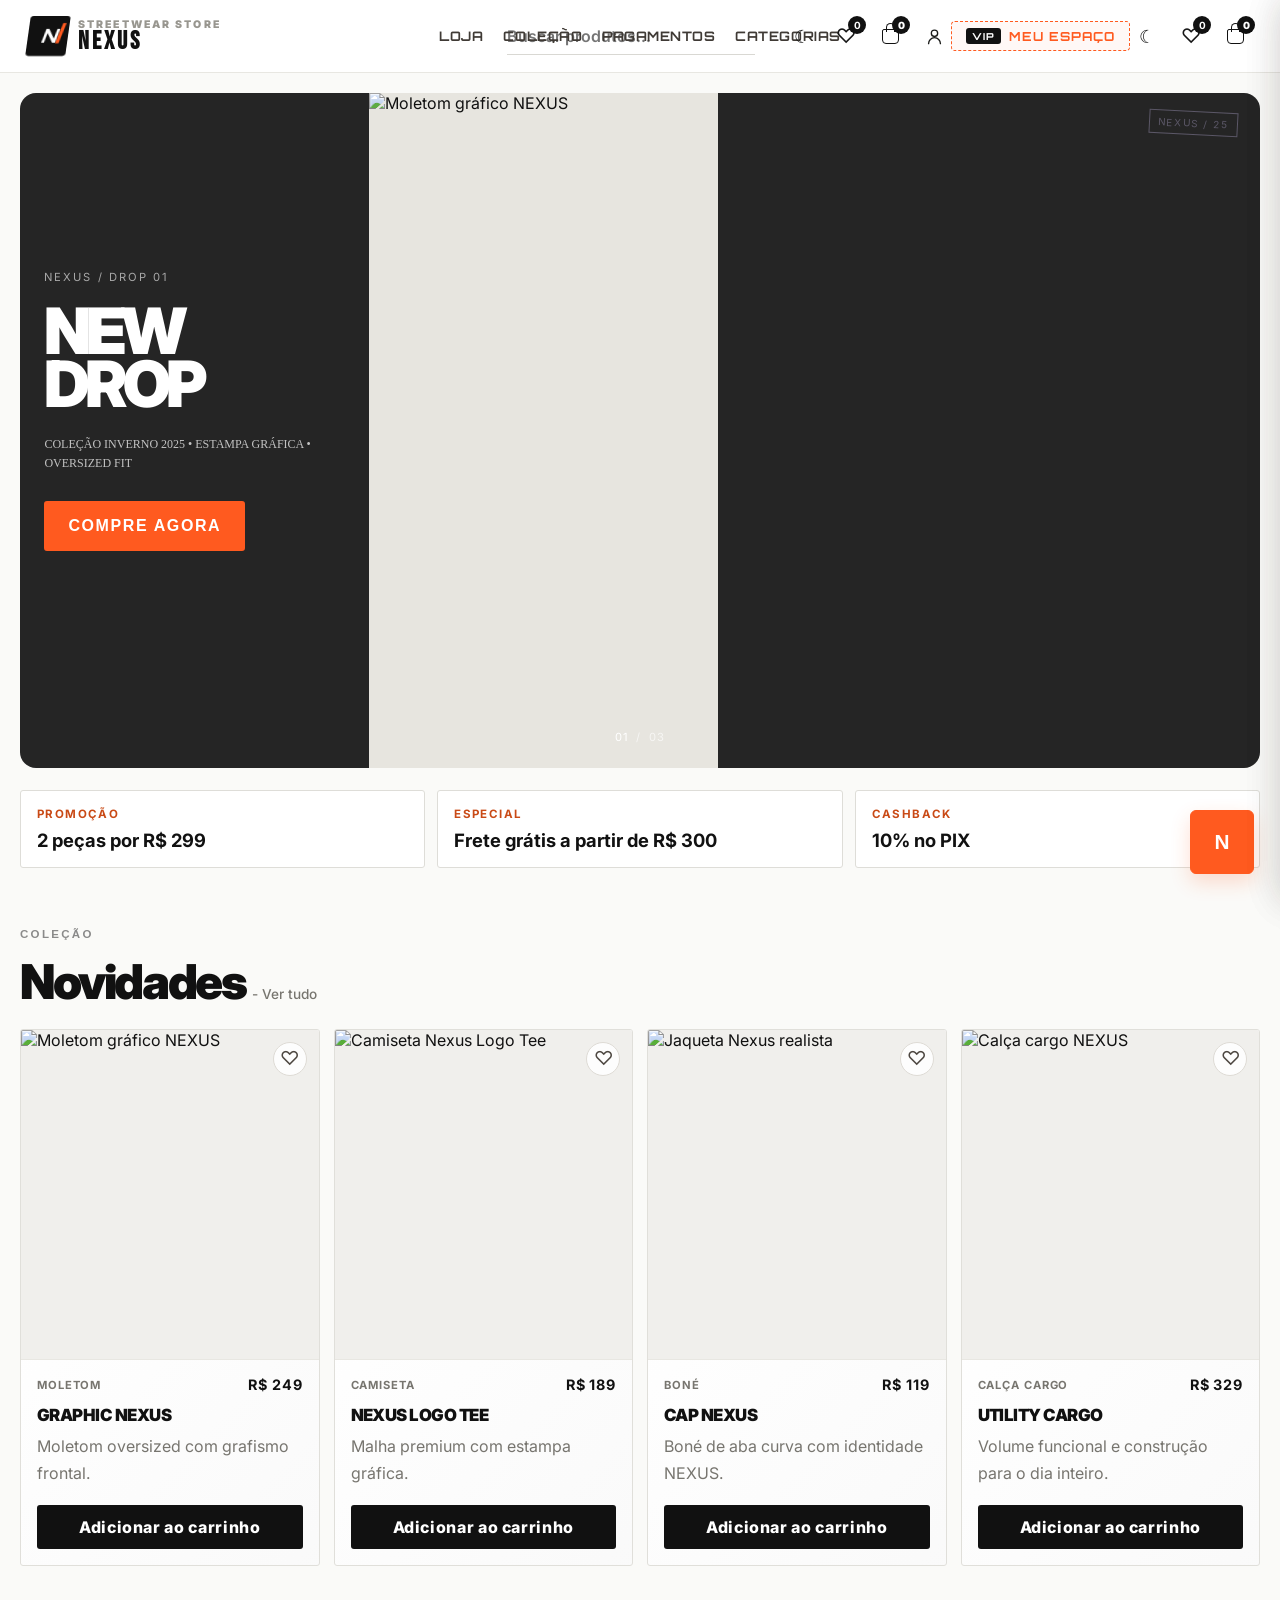
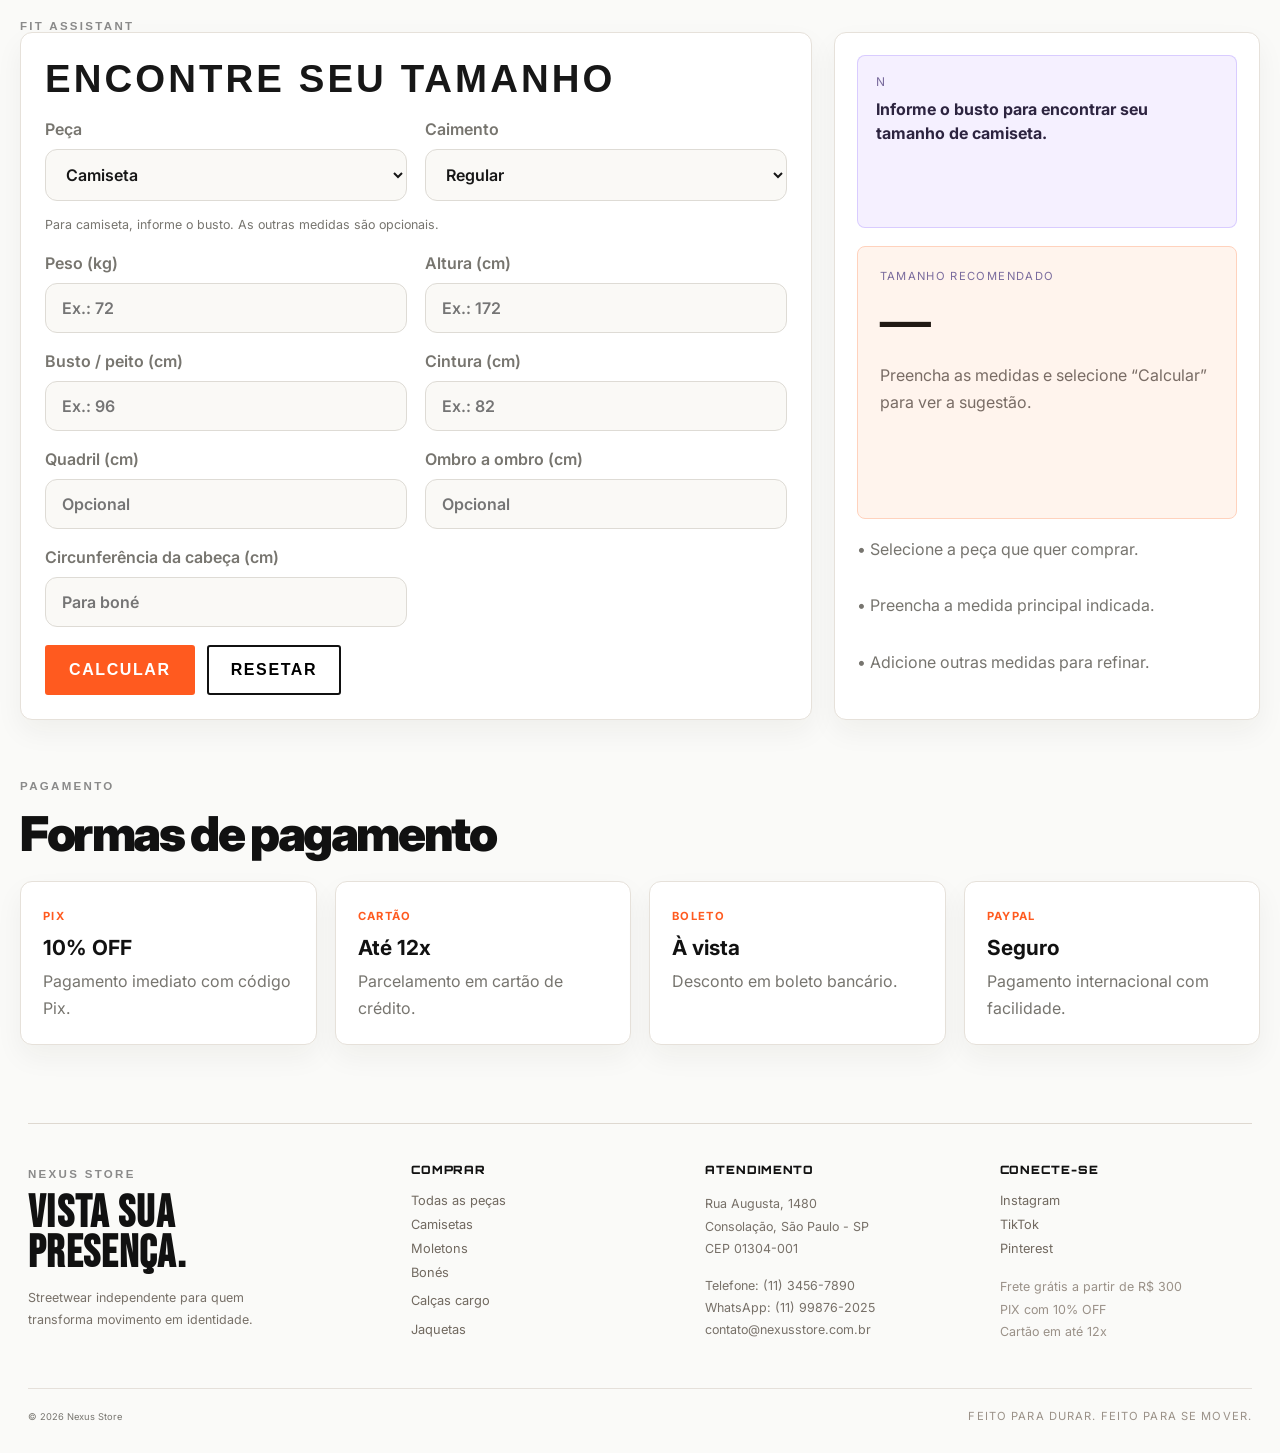
==== commit ee89b083: "Merge branch 'main' into main" ====
--- a/index.html
+++ b/index.html
@@ -1,28 +1,30 @@
-<!DOCTYPE html>
-<html lang="pt-BR">
-  <head>
-    <meta charset="UTF-8" />
-    <meta name="viewport" content="width=device-width, initial-scale=1.0" />
-    <title>Nexus Store | Moda Street</title>
-    <meta
-      name="description"
-      content="Nexus Store vende roupas com estilo streetwear e assistente virtual para indicar tamanho e métodos de pagamento."
-    />
-    <link rel="preconnect" href="https://fonts.googleapis.com" />
-    <link rel="preconnect" href="https://fonts.gstatic.com" crossorigin />
-    <link
-      href="https://fonts.googleapis.com/css2?family=Bebas+Neue&family=Inter:wght@400;500;600;700;800;900&family=Orbitron:wght@500;700;800&display=swap"
-      rel="stylesheet"
-    />
-    <link rel="stylesheet" href="style.css?v=9" />
-  </head>
-  <body>
-    <header class="topbar">
-      <div class="brand-wrap">
-        <div class="brand-mark">N</div>
-        <div>
-          <p class="brand-kicker">streetwear store</p>
-          <h1>NEXUS</h1>
+  <!DOCTYPE html>
+  <html lang="pt-BR">
+    <head>
+      <meta charset="UTF-8" />
+      <meta name="viewport" content="width=device-width, initial-scale=1.0" />
+      <title>Nexus Store | Moda Street</title>
+      <meta
+        name="description"
+        content="Nexus Store vende roupas com estilo streetwear e assistente virtual para indicar tamanho e métodos de pagamento."
+      />
+      <link rel="preconnect" href="https://fonts.googleapis.com" />
+      <link rel="preconnect" href="https://fonts.gstatic.com" crossorigin />
+      <link
+        href="https://fonts.googleapis.com/css2?family=Bebas+Neue&family=Inter:wght@400;500;600;700;800;900&family=Orbitron:wght@500;700;800&display=swap"
+        rel="stylesheet"
+      />
+      <link rel="stylesheet" href="style.css?v=9" />
+      <link rel="stylesheet" href="shop-header.css?v=1" />
+    </head>
+    <body>
+      <header class="topbar">
+        <div class="brand-wrap">
+          <div class="brand-mark">N</div>
+          <div>
+            <p class="brand-kicker">streetwear store</p>
+            <h1>NEXUS</h1>
+          </div>
         </div>
       </div>
       <label class="search-box" aria-label="Buscar produtos">
@@ -42,6 +44,20 @@
             <a href="categoria.html?categoria=calca">Calças</a>
             <a href="categoria.html?categoria=bone">Bonés</a>
           </div>
+        </nav>
+        <div class="header-actions">
+          <button type="button" class="theme-toggle" id="themeToggle" aria-label="Alternar tema">☾</button>
+          <button type="button" class="favorites-toggle" id="favoritesToggle" aria-label="Abrir favoritos">
+            <span aria-hidden="true">♡</span>
+            <strong id="favoritesCount">0</strong>
+          </button>
+          <button type="button" class="cart-pill" id="cartToggle" aria-label="Abrir carrinho">
+            <span class="bag-icon" aria-hidden="true"></span>
+            <strong id="cartCount">0</strong>
+          </button>
+          <a class="store-account-link" href="conta.html" aria-label="Minha conta">
+            <svg viewBox="0 0 24 24" aria-hidden="true"><circle cx="12" cy="8" r="4" /><path d="M4.5 21a7.5 7.5 0 0 1 15 0" /></svg>
+          </a>
         </div>
         
         <!-- Link funcional para o próximo drop -->
@@ -348,13 +364,24 @@
             </label>
             <div class="row-fields">
               <label>
-                <span>Número</span>
-                <input type="text" id="customerNumber" placeholder="123" />
+                <span>Telefone</span>
+                <input type="tel" id="customerPhone" placeholder="(00) 00000-0000" autocomplete="tel" />
+              </label>
+              <label>
+                <span>Modalidade de entrega</span>
+                <select id="deliveryOption" required><option value="">Carregando opções...</option></select>
+              </label>
+              <p id="deliveryStatus" class="delivery-status" role="status"></p>
+              <div id="customerAddressFields">
+              <label>
+                <span>Rua</span>
+                <input type="text" id="customerStreet" placeholder="Nome da rua" />
               </label>
               <label>
                 <span>Complemento</span>
                 <input type="text" id="customerComplement" placeholder="Apto, sala..." />
               </label>
+              </div>
             </div>
             <label>
               <span>CEP</span>
@@ -369,25 +396,9 @@
             <button type="button" class="payment-option" data-method="boleto">Boleto</button>
           </div>
 
-          <div class="installment-box" id="installmentBox" style="display: none;">
-            <label>
-              <span>Parcelamento</span>
-              <select id="installmentSelect">
-                <option value="1">À vista (sem juros)</option>
-                <option value="2">2x de R$ 0,00</option>
-                <option value="3">3x de R$ 0,00</option>
-                <option value="4">4x de R$ 0,00</option>
-                <option value="5">5x de R$ 0,00</option>
-                <option value="6">6x de R$ 0,00</option>
-                <option value="7">7x de R$ 0,00</option>
-                <option value="8">8x de R$ 0,00</option>
-                <option value="9">9x de R$ 0,00</option>
-                <option value="10">10x de R$ 0,00</option>
-                <option value="11">11x de R$ 0,00</option>
-                <option value="12">12x de R$ 0,00</option>
-              </select>
-            </label>
-          </div>
+          <button type="button" class="primary-btn cart-checkout">Finalizar Pedido</button>
+          <p id="checkoutStatus" class="checkout-status" role="status" aria-live="polite"></p>
+          <p class="checkout-payment-note">O pedido ficará aguardando a confirmação do pagamento. O site ainda não processa pagamentos.</p>
         </div>
 
         <button type="button" class="primary-btn cart-checkout">Finalizar Pedido</button>
@@ -513,7 +524,10 @@
       N
     </button>
 
-    <script src="products.js?v=3"></script>
-    <script src="app.js?v=10"></script>
-  </body>
-</html>   +      <script src="products.js?v=3"></script>
+      <script src="app.js?v=10"></script>
+      <script src="store-config.js?v=1"></script>
+      <script src="https://cdn.jsdelivr.net/npm/@supabase/supabase-js@2"></script>
+      <script src="account.js?v=1"></script>
+    </body>
+  </html>
--- a/shop-header.css
+++ b/shop-header.css
@@ -0,0 +1,90 @@
+.store-header-actions { display: flex; align-items: center; gap: 8px; }
+.store-header-actions button { flex: 0 0 auto; }
+.store-header-actions .theme-toggle, .store-header-actions .favorites-toggle, .store-header-actions .cart-pill,
+.store-account-link { position: relative; display: inline-flex; flex: 0 0 34px; align-items: center; justify-content: center; width: 34px; height: 34px; margin: 0; padding: 0; border: 1px solid transparent; border-radius: 50%; background: transparent; color: #191a18; text-decoration: none; cursor: pointer; }
+.store-header-actions .favorites-toggle, .store-header-actions .cart-pill { gap: 4px; }
+.store-header-actions .favorites-toggle { font-size: 1.35rem; }
+.store-header-actions .cart-pill { font-size: 1rem; }
+.store-account-link svg { width: 19px; height: 19px; fill: none; stroke: currentColor; stroke-linecap: round; stroke-linejoin: round; stroke-width: 1.7; }
+.store-header-actions strong { display: grid; place-items: center; width: 18px; height: 18px; border-radius: 50%; background: #191a18; color: #fff; font-size: .62rem; }
+.store-header-actions button:hover, .store-account-link:hover { border-color: #ff5a1f; background: #ff5a1f; color: #fff; }
+.header-actions .store-account-link { margin-left: 0; }
+.delivery-status, .checkout-status { min-height: 16px; margin: 4px 0; color: #a04627; font-size: .72rem; }
+.checkout-status.is-success { color: #35734d; }
+.dark-theme.category-page, .dark-theme.product-page { background: #171717; color: #f5f5f2; }
+.dark-theme .category-topbar, .dark-theme .detail-topbar { border-color: #3a3a3a; background: #222; }
+.dark-theme .category-return, .dark-theme .category-bag, .dark-theme .detail-back-link, .dark-theme .detail-cart-link,
+.dark-theme .category-breadcrumb, .dark-theme .detail-breadcrumb, .dark-theme .category-heading p,
+.dark-theme .detail-description, .dark-theme .detail-description-copy, .dark-theme .detail-rating a,
+.dark-theme .detail-attributes, .dark-theme .detail-delivery p, .dark-theme .detail-specs,
+.dark-theme .review-item p, .dark-theme .table-note { color: #b5b4ad; }
+.dark-theme .category-heading, .dark-theme .detail-attributes, .dark-theme .detail-lower,
+.dark-theme .measurement-section, .dark-theme .reviews-section { border-color: #3a3a3a; }
+.dark-theme .category-products .product-card { border-color: #3a3a3a; background: #222; }
+.dark-theme .category-products .product-image, .dark-theme .detail-main-image,
+.dark-theme .detail-thumbnail, .dark-theme .detail-delivery, .dark-theme .measurement-table-wrap thead th { background: #2a2a2a; }
+.dark-theme .category-products .product-topline strong, .dark-theme .detail-attributes strong,
+.dark-theme .detail-breadcrumb strong, .dark-theme .detail-delivery strong { color: #f5f5f2; }
+.dark-theme .category-tab { border-color: #555; color: #ddd; }
+.dark-theme .category-tab:hover, .dark-theme .category-tab.is-active { border-color: #e64d1a; background: #e64d1a; color: #fff; }
+.dark-theme .size-option span { border-color: #555; }
+.dark-theme .size-option.is-selected span, .dark-theme .detail-add-button { border-color: #f5f5f2 !important; background: #f5f5f2; color: #191a18; }
+.dark-theme .detail-favorite-button { border-color: #888; color: #f5f5f2; }
+.dark-theme .measurement-table-wrap th, .dark-theme .measurement-table-wrap td,
+.dark-theme .review-item, .dark-theme .category-footer, .dark-theme .detail-footer { border-color: #3a3a3a; color: #b5b4ad; }
+.dark-theme .category-footer a, .dark-theme .detail-footer a { color: #f5f5f2; }
+.dark-theme .store-header-actions .theme-toggle, .dark-theme .store-header-actions .favorites-toggle,
+.dark-theme .store-header-actions .cart-pill { color: #f5f5f2; }
+.dark-theme .store-account-link { color: #f5f5f2; }
+.dark-theme .store-header-actions .theme-toggle:hover, .dark-theme .store-header-actions .favorites-toggle:hover,
+.dark-theme .store-header-actions .cart-pill:hover, .dark-theme .store-account-link:hover { color: #fff; }
+.dark-theme .store-header-actions strong { background: #f5f5f2; color: #191a18; }
+
+.shop-drawer-backdrop { position: fixed; inset: 0; z-index: 100; display: grid; justify-items: end; background: rgba(0, 0, 0, .42); opacity: 0; transition: opacity .2s ease; }
+.shop-drawer-backdrop[hidden] { display: none; }
+.shop-drawer-backdrop.is-open { opacity: 1; }
+.shop-drawer { position: absolute; top: 0; right: 0; display: flex; flex-direction: column; width: min(420px, 100vw); height: 100%; padding: 0; border-left: 1px solid #deddd8; background: #faf9f6; color: #191a18; transform: translateX(102%); transition: transform .24s ease; }
+.shop-drawer.is-open { transform: translateX(0); }
+.shop-drawer-header { display: flex; justify-content: space-between; align-items: center; padding: 22px 22px 18px; border-bottom: 1px solid #deddd8; }
+.shop-drawer-header span { color: #9b4a2d; font-size: .65rem; font-weight: 700; }
+.shop-drawer-header h2 { margin: 6px 0 0; font-family: "Bebas Neue", sans-serif; font-size: 1.8rem; font-weight: 400; }
+.shop-drawer-close { width: 36px; height: 36px; border: 1px solid #deddd8; background: transparent; color: inherit; font-size: 1.4rem; cursor: pointer; }
+.shop-drawer-list { flex: 1; overflow-y: auto; padding: 12px 22px; }
+.shop-drawer-empty { padding: 28px 10px; color: #777870; text-align: center; }
+.shop-cart-item { display: flex; justify-content: space-between; gap: 14px; padding: 16px 0; border-bottom: 1px solid #e4e1da; }
+.shop-cart-item > div:first-child { display: grid; gap: 5px; }
+.shop-cart-item small, .shop-cart-item b { color: #777870; font-size: .75rem; }
+.shop-quantity { display: flex; align-items: center; gap: 8px; }
+.shop-quantity button { width: 26px; height: 26px; border: 1px solid #d8d6cf; background: transparent; color: inherit; cursor: pointer; }
+.shop-quantity .shop-remove { width: auto; border: 0; color: #a34427; font-size: .7rem; }
+.shop-drawer-footer { display: grid; gap: 10px; max-height: 72vh; overflow-y: auto; padding: 18px 22px 22px; border-top: 1px solid #deddd8; }
+.shop-drawer-footer > div { display: flex; justify-content: space-between; gap: 16px; color: #686960; font-size: .78rem; }
+.shop-drawer-footer .shop-total { padding-top: 10px; border-top: 1px solid #deddd8; color: #191a18; font-size: .95rem; }
+.shop-continue-button { min-height: 44px; margin-top: 8px; border: 0; background: #191a18; color: #fff; font: inherit; font-size: .78rem; font-weight: 700; cursor: pointer; }
+.shop-favorite-item { display: flex; align-items: center; gap: 14px; padding: 12px 0; border-bottom: 1px solid #e4e1da; color: inherit; text-decoration: none; }
+.shop-favorite-item img { width: 64px; height: 72px; object-fit: cover; background: #eeece6; }
+.shop-favorite-item > span:nth-child(2) { display: grid; flex: 1; gap: 5px; }
+.shop-favorite-item small { color: #777870; }
+.dark-theme .shop-drawer { border-color: #3a3a3a; background: #222; color: #f5f5f2; }
+.dark-theme .shop-drawer-header, .dark-theme .shop-drawer-footer, .dark-theme .shop-drawer-footer .shop-total,
+.dark-theme .shop-cart-item, .dark-theme .shop-favorite-item { border-color: #3a3a3a; }
+.dark-theme .shop-cart-item small, .dark-theme .shop-cart-item b, .dark-theme .shop-drawer-footer > div,
+.dark-theme .shop-favorite-item small, .dark-theme .shop-drawer-empty { color: #b5b4ad; }
+.dark-theme .shop-quantity button, .dark-theme .shop-drawer-close { border-color: #555; background: #2b2b2b; color: #f5f5f2; }
+.dark-theme .shop-continue-button { background: #e64d1a; }
+.shop-checkout-fields { display: grid; gap: 9px; max-height: min(46vh, 480px); overflow-y: auto; padding: 10px 1px; }
+.shop-checkout-fields label { display: grid; gap: 5px; color: #686960; font-size: .7rem; }
+.shop-checkout-fields input, .shop-checkout-fields select { width: 100%; min-height: 36px; padding: 7px 9px; border: 1px solid #d8d6cf; border-radius: 0; background: #fff; color: #191a18; font: inherit; font-size: .76rem; }
+.shop-address-row { display: grid; grid-template-columns: .7fr 1fr; gap: 8px; }
+.shop-delivery-status, .shop-order-status, .shop-order-note, .checkout-payment-note { margin: 0; color: #777870; font-size: .68rem; line-height: 1.5; }
+.shop-order-status { color: #a04627; }
+.shop-order-status.is-success, .checkout-status.is-success { color: #35734d; }
+.shop-order-button { min-height: 42px; border: 0; background: #191a18; color: #fff; font: inherit; font-size: .76rem; font-weight: 700; cursor: pointer; }
+.shop-order-button:hover { background: #ff5a1f; }
+.dark-theme .shop-checkout-fields label, .dark-theme .shop-delivery-status, .dark-theme .shop-order-note, .dark-theme .checkout-payment-note { color: #b5b4ad; }
+.dark-theme .shop-checkout-fields input, .dark-theme .shop-checkout-fields select { border-color: #555; background: #2b2b2b; color: #f5f5f2; }
+
+@media (max-width: 700px) {
+  .store-header-actions { gap: 7px; }
+  .category-topbar, .detail-topbar { gap: 10px; }
+}
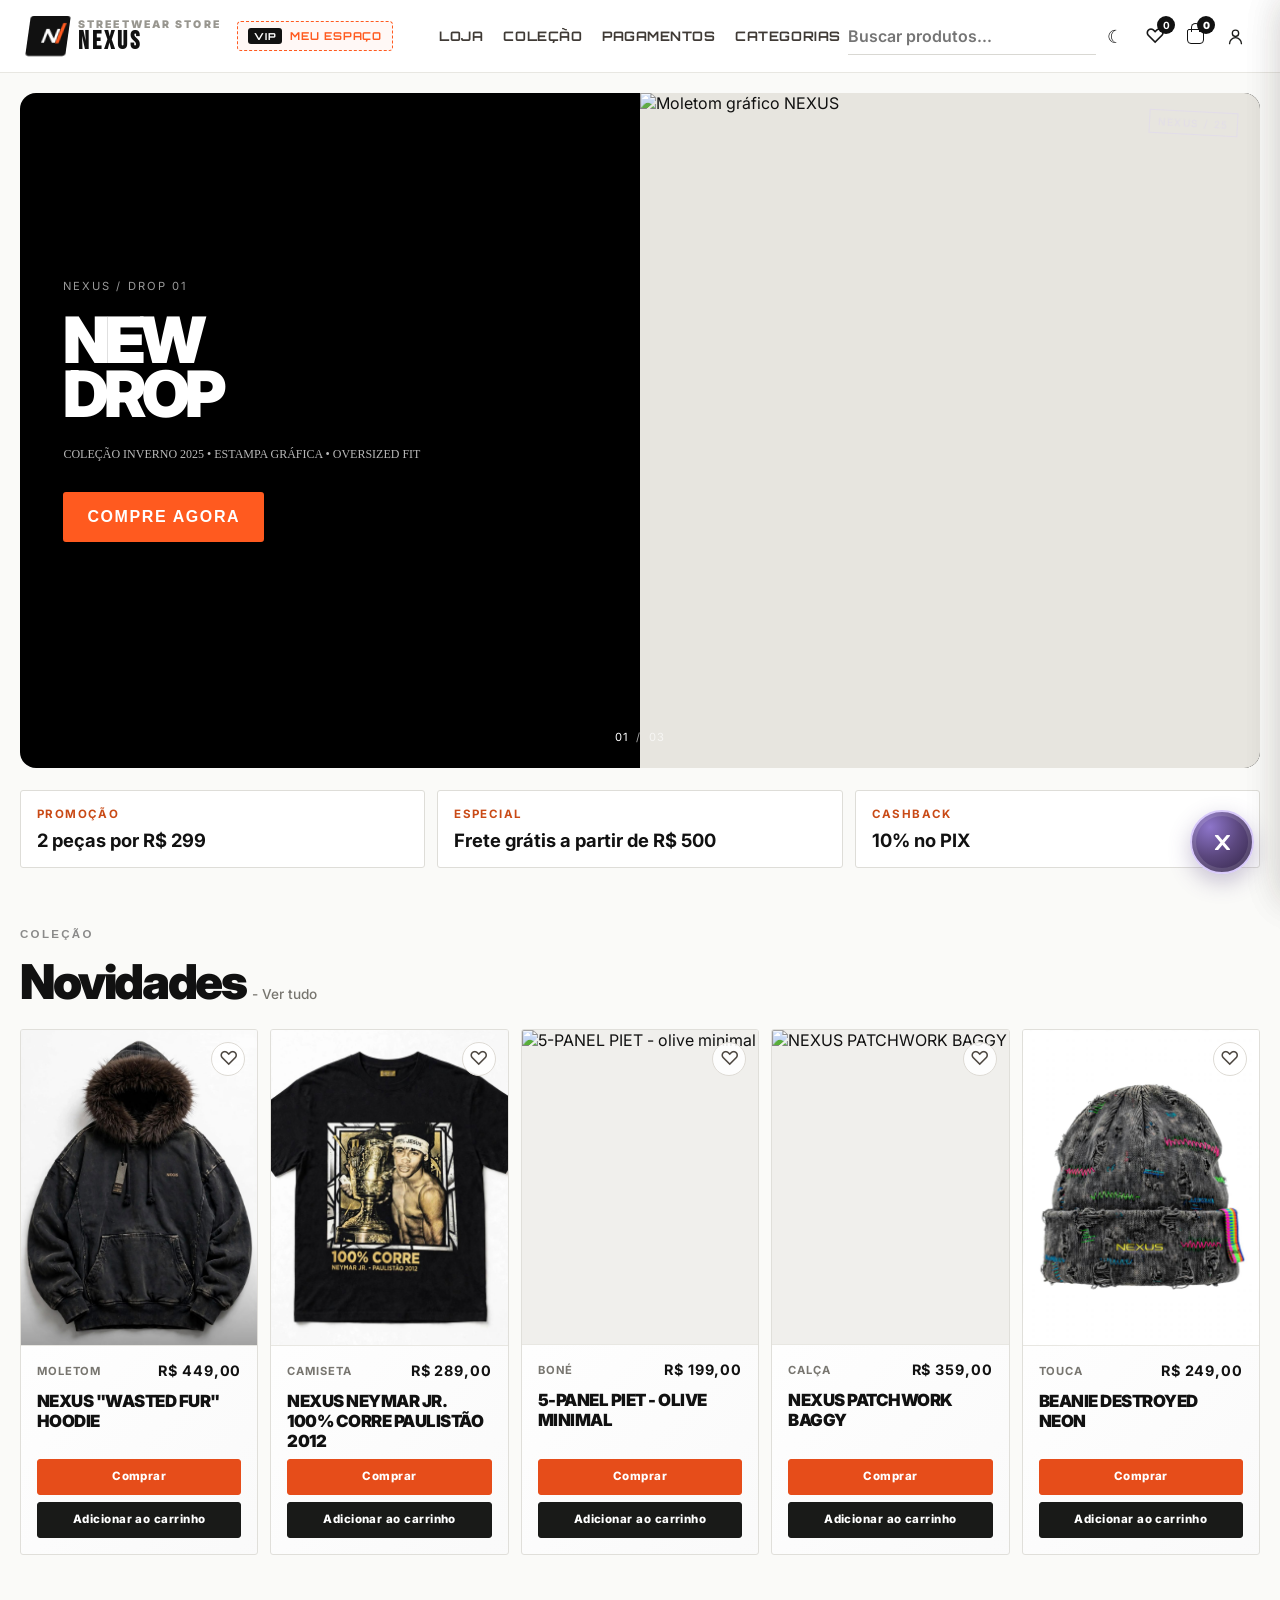
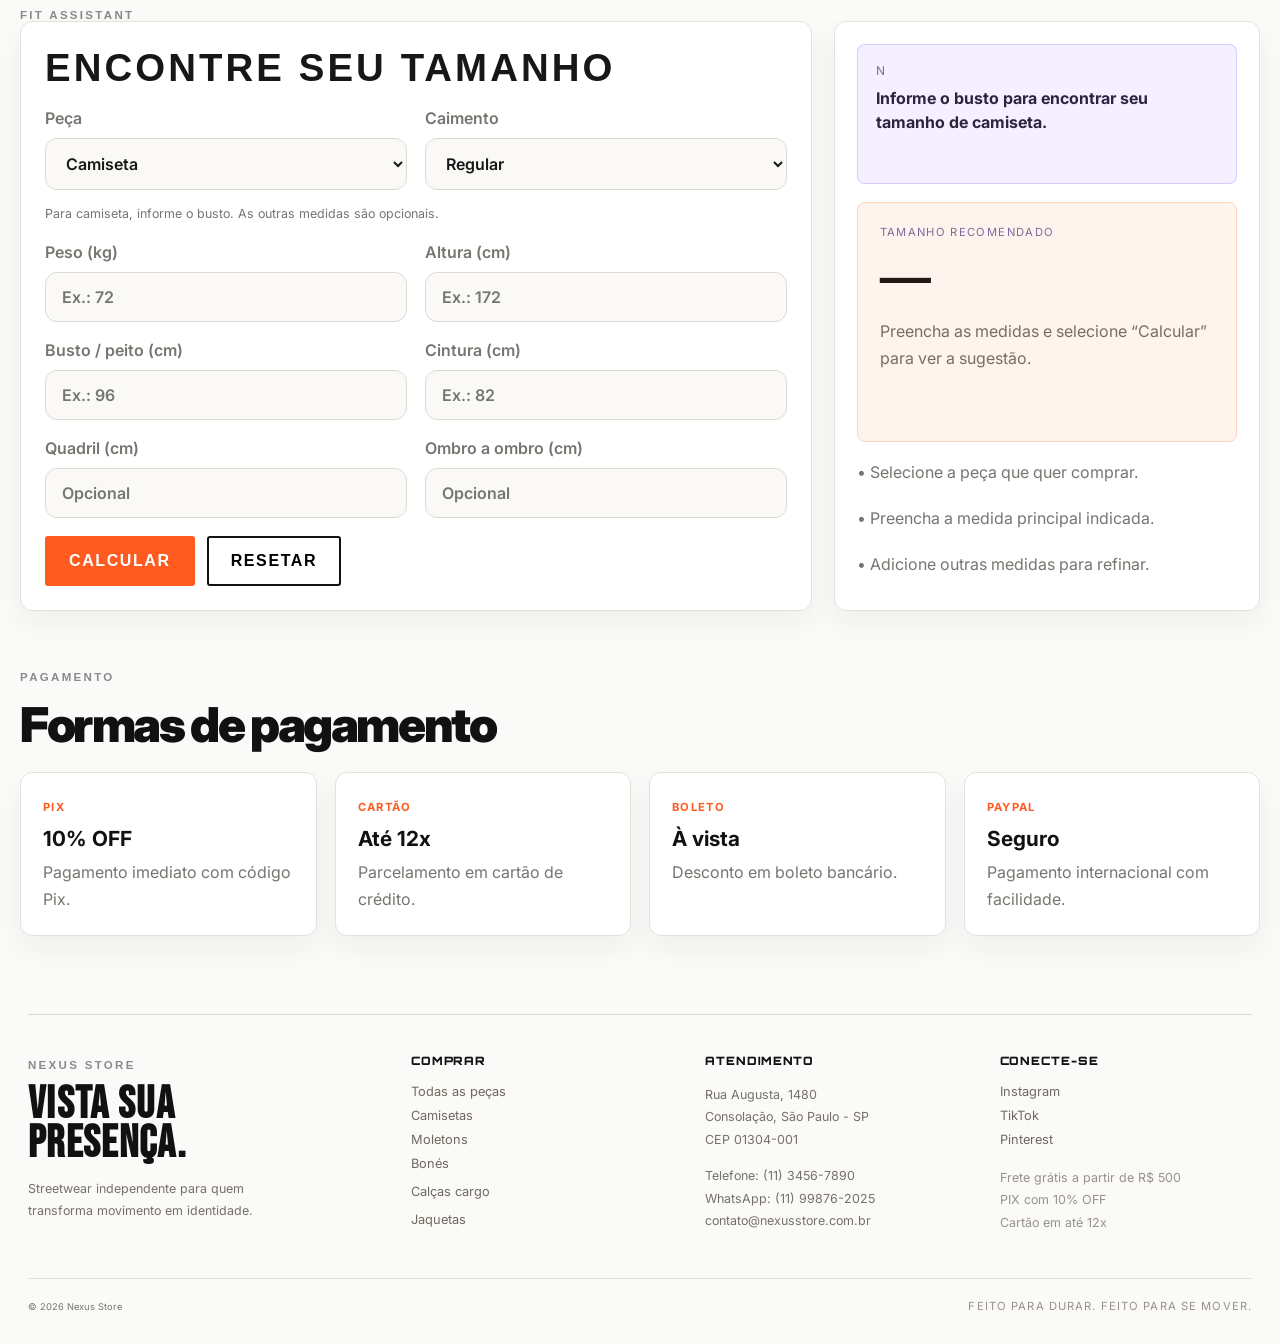
==== commit 57f9673e: "Adição de algumas imagens de roupas e nomes" ====
--- a/index.html
+++ b/index.html
@@ -14,8 +14,8 @@
         href="https://fonts.googleapis.com/css2?family=Bebas+Neue&family=Inter:wght@400;500;600;700;800;900&family=Orbitron:wght@500;700;800&display=swap"
         rel="stylesheet"
       />
-      <link rel="stylesheet" href="style.css?v=9" />
-      <link rel="stylesheet" href="shop-header.css?v=1" />
+      <link rel="stylesheet" href="style.css?v=13" />
+      <link rel="stylesheet" href="shop-header.css?v=2" />
     </head>
     <body>
       <header class="topbar">
@@ -26,25 +26,29 @@
             <h1>NEXUS</h1>
           </div>
         </div>
-      </div>
-      <label class="search-box" aria-label="Buscar produtos">
-        <input id="searchInput" type="search" placeholder="Buscar produtos..." autocomplete="off" />
-        <ul class="search-suggestions" id="searchSuggestions" aria-label="Sugestões de produtos" hidden></ul>
-      </label>
-      <nav class="nav">
-        <a href="#loja">LOJA</a>
-        <a href="#colecao">COLEÇÃO</a>
-        <a href="#pagamentos">PAGAMENTOS</a>
-        <div class="category-menu">
-          <button type="button" id="categoriesToggle" aria-expanded="false" aria-controls="categoryMenu">CATEGORIAS</button>
-          <div class="category-menu-list" id="categoryMenu" hidden>
-            <a href="categoria.html?categoria=camiseta">Camisetas</a>
-            <a href="categoria.html?categoria=moletom">Moletons e blusas</a>
-            <a href="categoria.html?categoria=jaqueta">Jaquetas</a>
-            <a href="categoria.html?categoria=calca">Calças</a>
-            <a href="categoria.html?categoria=bone">Bonés</a>
+        <a href="#proximo-drop" class="exclusive-tab">
+          <span class="exclusive-badge">VIP</span>
+          Meu Espaço
+        </a>
+        <nav class="nav">
+          <a href="#loja">LOJA</a>
+          <a href="#colecao">COLEÇÃO</a>
+          <a href="#pagamentos">PAGAMENTOS</a>
+          <div class="category-menu">
+            <button type="button" id="categoriesToggle" aria-expanded="false" aria-controls="categoryMenu">CATEGORIAS</button>
+            <div class="category-menu-list" id="categoryMenu" hidden>
+              <a href="categoria.html?categoria=camiseta">Camisetas</a>
+              <a href="categoria.html?categoria=moletom">Moletons e blusas</a>
+              <a href="categoria.html?categoria=jaqueta">Jaquetas</a>
+              <a href="categoria.html?categoria=calca">Calças</a>
+              <a href="categoria.html?categoria=bone">Bonés</a>
+            </div>
           </div>
         </nav>
+        <label class="search-box" aria-label="Buscar produtos">
+          <input id="searchInput" type="search" placeholder="Buscar produtos..." autocomplete="off" />
+          <ul class="search-suggestions" id="searchSuggestions" aria-label="Sugestões de produtos" hidden></ul>
+        </label>
         <div class="header-actions">
           <button type="button" class="theme-toggle" id="themeToggle" aria-label="Alternar tema">☾</button>
           <button type="button" class="favorites-toggle" id="favoritesToggle" aria-label="Abrir favoritos">
@@ -59,26 +63,7 @@
             <svg viewBox="0 0 24 24" aria-hidden="true"><circle cx="12" cy="8" r="4" /><path d="M4.5 21a7.5 7.5 0 0 1 15 0" /></svg>
           </a>
         </div>
-        
-        <!-- Link funcional para o próximo drop -->
-        <a href="#proximo-drop" class="exclusive-tab">
-            <span class="exclusive-badge">VIP</span>
-            Meu Espaço
-        </a>
-      </nav>
-    
-      <div class="header-actions">
-        <button type="button" class="theme-toggle" id="themeToggle" aria-label="Alternar tema">☾</button>
-        <button type="button" class="favorites-toggle" id="favoritesToggle" aria-label="Abrir favoritos">
-          <span aria-hidden="true">♡</span>
-          <strong id="favoritesCount">0</strong>
-        </button>
-        <button type="button" class="cart-pill" id="cartToggle" aria-label="Abrir carrinho">
-          <span class="bag-icon" aria-hidden="true"></span>
-          <strong id="cartCount">0</strong>
-        </button>
-      </div>
-    </header>
+      </header>
 
     <main>
       <!-- Seção com o ID "proximo-drop" para receber a rolagem -->
@@ -89,8 +74,8 @@
             <div class="hero-photo"><img src="Iron Mike Tyson.jpg" alt="Moletom gráfico NEXUS" /></div>
           </article>
           <article class="hero-slide">
-            <div class="hero-copy"><span class="hero-eyebrow">NEXUS / DROP 02</span><h2>GRAPHIC<br />ENERGY</h2><p>Coleção Inverno 2025 • Algodão Premium • Caimento Solto</p><a href="#colecao" class="primary-btn">Compre agora</a></div>
-            <div class="hero-photo"><img src="Camisa-neymar.jpg.jpg" alt="Camiseta gráfica NEXUS" /></div>
+            <div class="hero-copy"><span class="hero-eyebrow">NEXUS / DROP 02</span><h2>NEXUS<br />NEYMAR</h2><p>Coleção Inverno 2025 • Algodão Premium • Caimento Solto</p><a href="#colecao" class="primary-btn">Compre agora</a></div>
+            <div class="hero-photo"><img src="NMC.jpeg" alt="Camiseta gráfica NEXUS" /></div>
           </article>
           <article class="hero-slide">
             <div class="hero-copy"><span class="hero-eyebrow">NEXUS / DROP 03</span><h2>BUILT<br />TO MOVE</h2><p>Coleção Inverno 2025 • Estrutura Leve • Utility Street</p><a href="#colecao" class="primary-btn">Compre agora</a></div>
@@ -109,7 +94,7 @@
         </div>
         <div class="promo-card destaque">
           <span>Especial</span>
-          <strong>Frete grátis a partir de R$ 300</strong>
+          <strong>Frete grátis a partir de R$ 500</strong>
         </div>
         <div class="promo-card">
           <span>Cashback</span>
@@ -120,23 +105,25 @@
       <section id="colecao" class="catalog">
         <div class="section-heading">
           <span class="section-label">coleção</span>
-          <h3>Novidades <a href="#colecao">- Ver tudo</a></h3>
+          <h3>Novidades <a href="categoria.html">- Ver tudo</a></h3>
         </div>
 
         <div class="product-grid">
           <article class="product-card" data-product-id="graphic-nexus">
             <div class="product-image">
-              <img src="Iron Mike Tyson.jpg" alt="Moletom gráfico NEXUS" />
+              <img src="NWF1.jpeg" alt="Moletom NEXUS" />
               <button type="button" class="favorite-btn" data-favorite-product="Graphic Nexus" aria-label="Favoritar Graphic Nexus">♡</button>
             </div>
             <div class="product-body">
               <div class="product-topline">
                 <span>Moletom</span>
-                <strong>R$ 249</strong>
+                <strong>R$ 449</strong>
               </div>
               <h4>Graphic Nexus</h4>
-              <p>Moletom oversized com grafismo frontal.</p>
-              <button type="button" class="add-cart-btn" data-product="Graphic Nexus" data-price="249">Adicionar ao carrinho</button>
+              <div class="product-card-actions">
+                <button type="button" class="buy-now-btn">Comprar</button>
+                <button type="button" class="add-cart-btn" data-product="Graphic Nexus" data-price="249">Adicionar ao carrinho</button>
+              </div>
             </div>
           </article>
 
@@ -148,11 +135,13 @@
             <div class="product-body">
               <div class="product-topline">
                 <span>Camiseta</span>
-                <strong>R$ 189</strong>
+                <strong>R$ 289</strong>
               </div>
               <h4>Nexus Logo Tee</h4>
-              <p>Malha premium com estampa gráfica.</p>
-              <button type="button" class="add-cart-btn" data-product="Nexus Logo Tee" data-price="189">Adicionar ao carrinho</button>
+              <div class="product-card-actions">
+                <button type="button" class="buy-now-btn">Comprar</button>
+                <button type="button" class="add-cart-btn" data-product="Nexus Logo Tee" data-price="189">Adicionar ao carrinho</button>
+              </div>
             </div>
           </article>
 
@@ -164,11 +153,13 @@
             <div class="product-body">
               <div class="product-topline">
                 <span>Boné</span>
-                <strong>R$ 119</strong>
+                <strong>R$ 209</strong>
               </div>
               <h4>Cap Nexus</h4>
-              <p>Boné de aba curva com identidade NEXUS.</p>
-              <button type="button" class="add-cart-btn" data-product="Cap Nexus" data-price="119">Adicionar ao carrinho</button>
+              <div class="product-card-actions">
+                <button type="button" class="buy-now-btn">Comprar</button>
+                <button type="button" class="add-cart-btn" data-product="Cap Nexus" data-price="119">Adicionar ao carrinho</button>
+              </div>
             </div>
           </article>
 
@@ -183,8 +174,27 @@
                 <strong>R$ 329</strong>
               </div>
               <h4>Utility Cargo</h4>
-              <p>Volume funcional e construção para o dia inteiro.</p>
-              <button type="button" class="add-cart-btn" data-product="Utility Cargo" data-price="329">Adicionar ao carrinho</button>
+              <div class="product-card-actions">
+                <button type="button" class="buy-now-btn">Comprar</button>
+                <button type="button" class="add-cart-btn" data-product="Utility Cargo" data-price="329">Adicionar ao carrinho</button>
+              </div>
+            </div>
+          </article>
+          <article class="product-card" data-product-id="nova-peca">
+            <div class="product-image">
+              <img src="jaqueta-nexus.svg" alt="Nova peça, modelo editável" />
+              <button type="button" class="favorite-btn" data-favorite-product="Nova Peça" aria-label="Favoritar Nova Peça">♡</button>
+            </div>
+            <div class="product-body">
+              <div class="product-topline">
+                <span>Camiseta</span>
+                <strong>R$ 199</strong>
+              </div>
+              <h4>Nova Peça</h4>
+              <div class="product-card-actions">
+                <button type="button" class="buy-now-btn">Comprar</button>
+                <button type="button" class="add-cart-btn" data-product="Nova Peça" data-price="199">Adicionar ao carrinho</button>
+              </div>
             </div>
           </article>
         </div>
@@ -205,7 +215,7 @@
                     <option value="moletom">Moletom</option>
                     <option value="jaqueta">Jaqueta</option>
                     <option value="calca">Calça</option>
-                    <option value="bone">Boné</option>
+                  
                   </select>
                 </label>
                 <label>
@@ -253,13 +263,6 @@
                 </label>
               </div>
 
-              <div class="field-row">
-                <label>
-                  <span>Circunferência da cabeça (cm)</span>
-                  <input id="cabeca" type="number" min="45" max="70" placeholder="Para boné" />
-                </label>
-              </div>
-
               <div class="actions">
                 <button type="submit" class="primary-btn">Calcular</button>
                 <button type="button" id="resetBtn" class="secondary-btn light">Resetar</button>
@@ -351,16 +354,11 @@
         </div>
 
         <div class="mini-checkout" id="miniCheckout">
-          <span class="mini-checkout-label">Dados de entrega</span>
-          
+          <span class="mini-checkout-label">Contato e entrega</span>
           <div class="checkout-fields">
             <label>
-              <span>Nome Completo</span>
+              <span>Nome completo</span>
               <input type="text" id="customerName" placeholder="Seu nome completo" />
-            </label>
-            <label>
-              <span>Rua</span>
-              <input type="text" id="customerStreet" placeholder="Nome da rua" />
             </label>
             <div class="row-fields">
               <label>
@@ -368,40 +366,48 @@
                 <input type="tel" id="customerPhone" placeholder="(00) 00000-0000" autocomplete="tel" />
               </label>
               <label>
-                <span>Modalidade de entrega</span>
+                <span>Entrega</span>
                 <select id="deliveryOption" required><option value="">Carregando opções...</option></select>
               </label>
-              <p id="deliveryStatus" class="delivery-status" role="status"></p>
-              <div id="customerAddressFields">
-              <label>
-                <span>Rua</span>
-                <input type="text" id="customerStreet" placeholder="Nome da rua" />
-              </label>
-              <label>
-                <span>Complemento</span>
-                <input type="text" id="customerComplement" placeholder="Apto, sala..." />
-              </label>
-              </div>
-            </div>
-            <label>
-              <span>CEP</span>
-              <input type="text" id="customerCEP" placeholder="00000-000" />
-            </label>
-          </div>
-
-          <span class="mini-checkout-label">Método de Pagamento</span>
+            </div>
+            <p id="deliveryStatus" class="delivery-status" role="status"></p>
+            <div id="customerAddressFields" hidden>
+              <div class="row-fields">
+                <label>
+                  <span>Rua</span>
+                  <input type="text" id="customerStreet" placeholder="Nome da rua" />
+                </label>
+                <label>
+                  <span>Número</span>
+                  <input type="text" id="customerNumber" placeholder="Número" />
+                </label>
+              </div>
+              <div class="row-fields">
+                <label>
+                  <span>CEP</span>
+                  <input type="text" id="customerCEP" placeholder="00000-000" autocomplete="postal-code" />
+                </label>
+                <label>
+                  <span>Complemento</span>
+                  <input type="text" id="customerComplement" placeholder="Apto, sala..." />
+                </label>
+              </div>
+            </div>
+          </div>
+
+          <span class="mini-checkout-label">Forma de pagamento</span>
           <div class="payment-option-list">
             <button type="button" class="payment-option active" data-method="pix">PIX</button>
             <button type="button" class="payment-option" data-method="cartao">Cartão</button>
             <button type="button" class="payment-option" data-method="boleto">Boleto</button>
-          </div>
+            <button type="button" class="payment-option" data-method="paypal">PayPal</button>
+          </div>
+          <p class="checkout-payment-note">Frete grátis para entregas a partir de R$ 500 em produtos.</p>
 
           <button type="button" class="primary-btn cart-checkout">Finalizar Pedido</button>
           <p id="checkoutStatus" class="checkout-status" role="status" aria-live="polite"></p>
           <p class="checkout-payment-note">O pedido ficará aguardando a confirmação do pagamento. O site ainda não processa pagamentos.</p>
         </div>
-
-        <button type="button" class="primary-btn cart-checkout">Finalizar Pedido</button>
       </div>
     </aside>
 
@@ -449,7 +455,7 @@
             <a href="#footer">TikTok</a>
             <a href="#footer">Pinterest</a>
           </nav>
-          <p class="footer-service">Frete grátis a partir de R$ 300<br />PIX com 10% OFF<br />Cartão em até 12x</p>
+          <p class="footer-service">Frete grátis a partir de R$ 500<br />PIX com 10% OFF<br />Cartão em até 12x</p>
         </div>
       </div>
       <div class="footer-bottom" id="footer">
@@ -460,14 +466,12 @@
 
     <div class="assistant-widget closed" id="assistantWidget">
       <div class="assistant-header">
-        <div class="assistant-avatar" aria-label="Ícone da Vampira Nexus">✦</div>
+        <div class="assistant-avatar" aria-label="Ícone da assistente Nexus">X</div>
         <div class="assistant-title-wrap">
           <strong>X Store</strong>
           <span>online agora</span>
         </div>
         <div class="assistant-actions">
-          <button type="button" class="icon-btn" id="minimizeAssistant" aria-label="Minimizar assistente">−</button>
-          <button type="button" class="icon-btn" id="maximizeAssistant" aria-label="Maximizar assistente">□</button>
           <button type="button" class="icon-btn" id="closeAssistant" aria-label="Fechar assistente">×</button>
         </div>
       </div>
@@ -521,11 +525,11 @@
     </div>
 
     <button type="button" class="assistant-toggle" id="assistantToggle" aria-label="Abrir assistente">
-      N
+      X
     </button>
 
       <script src="products.js?v=3"></script>
-      <script src="app.js?v=10"></script>
+      <script src="app.js?v=11"></script>
       <script src="store-config.js?v=1"></script>
       <script src="https://cdn.jsdelivr.net/npm/@supabase/supabase-js@2"></script>
       <script src="account.js?v=1"></script>
--- a/style.css
+++ b/style.css
@@ -394,12 +394,14 @@
 }
 .product-image {
   position: relative;
-  height: 320px;
+  aspect-ratio: 3 / 4;
   background: linear-gradient(135deg, #111827, #1a1f2d);
   border-bottom: 1px solid rgba(255, 255, 255, 0.06);
 }
 .product-image img {
-  height: 100%; object-fit: cover;
+  width: 100%;
+  height: 100%;
+  object-fit: contain;
   filter: saturate(1.1) contrast(1.08);
 }
 .product-body {
@@ -726,10 +728,11 @@
   font-weight: 700;
   margin: 16px 0 10px 0;
 }
+.mini-checkout > .mini-checkout-label:first-child { margin-top: 8px; }
 .checkout-fields {
   display: grid;
-  gap: 12px;
-  margin-bottom: 16px;
+  gap: 10px;
+  margin-bottom: 14px;
 }
 .checkout-fields label {
   display: grid;
@@ -742,15 +745,28 @@
 }
 .checkout-fields input {
   width: 100%;
-  border-radius: 12px;
-  border: 1px solid rgba(255,255,255,0.08);
-  background: rgba(255,255,255,0.03);
-  color: var(--text);
-  padding: 12px 14px;
-  font-size: 0.85rem;
-}
+  min-height: 44px;
+  padding: 10px 12px;
+  border: 1px solid #d8d6cf;
+  border-radius: 8px;
+  background: #fff;
+  color: #191a18;
+  font-size: 0.82rem;
+}
+.checkout-fields select {
+  width: 100%;
+  min-height: 44px;
+  padding: 10px 12px;
+  border: 1px solid #d8d6cf;
+  border-radius: 8px;
+  background: #fff;
+  color: #191a18;
+  font-size: 0.82rem;
+}
+#customerAddressFields { display: grid; gap: 10px; }
+#customerAddressFields[hidden] { display: none; }
 .checkout-fields input::placeholder {
-  color: rgba(255,255,255,0.35);
+  color: #898a83;
 }
 .row-fields {
   display: grid;
@@ -758,13 +774,12 @@
   gap: 12px;
 }
 .payment-option-list {
-  display: flex;
+  display: grid;
+  grid-template-columns: repeat(2, minmax(0, 1fr));
   gap: 8px;
-  flex-wrap: wrap;
 }
 .payment-option {
-  flex: 1;
-  min-width: 78px;
+  min-width: 0;
   border: 1px solid #5a5a5a;
   border-radius: 6px;
   background: #3a3a3a;
@@ -804,6 +819,12 @@
 .cart-checkout {
   width: 100%;
 }
+.dark-theme .checkout-fields input, .dark-theme .checkout-fields select {
+  border-color: #555;
+  background: #2b2b2b;
+  color: #f5f5f2;
+}
+.dark-theme .checkout-fields input::placeholder { color: #aaa8a1; }
 
 .footer {
   max-width: 1200px;
@@ -1098,21 +1119,22 @@
 
 main { max-width: 1440px; padding: 20px; }
 .hero {
+  display: block;
   position: relative;
   height: 75vh;
-  min-height: 520px;
+  min-height: 500px;
   margin: 0;
   padding: 0;
   overflow: hidden;
   border-radius: 16px;
-  background: #252525;
+  background: #000000;
 }
 .hero::before {
   content: "NEXUS / 25";
   position: absolute;
   top: 18px;
   right: 22px;
-  z-index: 3;
+  z-index: 333;
   padding: 5px 8px;
   border: 1px solid rgba(214, 201, 255, 0.3);
   color: rgba(214, 201, 255, 0.3);
@@ -1129,10 +1151,10 @@
 .hero-copy h2 { margin: 0; color: #fff; font-family: "Inter", sans-serif; font-size: 5vw; line-height: 0.84; letter-spacing: -0.08em; }
 .hero-copy p { max-width: 360px; margin: 24px 0 28px; color: rgba(255,255,255,0.72); font-size: 0.75rem; line-height: 1.6; }
 .hero-copy .primary-btn { align-self: flex-start; background: #ff5a1f; border-color: #ff5a1f; box-shadow: none; color: #fff; }
-.hero-photo { display: flex; align-items: center; justify-content: center; min-width: 0; background: #e7e5df; }
-.hero-photo img { width: 100%; height: 100%; object-fit: cover; filter: saturate(0.88); }
+.hero-photo {width:100%; height:100%; display: flex; align-items: center; justify-content: center; min-width: 0; min-height:0; padding:0; background: #e7e5df; }
+.hero-photo img { width: 100%; height: 100%; object-fit:cover; filter: saturate(0.88); }
 .hero-slide:nth-child(2) .hero-photo img { object-position: center 35%; }
-.hero-slide:nth-child(3) .hero-photo img { object-fit: contain; padding: 8%; }
+.hero-slide:nth-child(3) .hero-photo img { object-fit: contain; padding: 8%;}
 .hero-pagination { position: absolute; bottom: 24px; left: 50%; z-index: 3; color: rgba(255,255,255,0.65); font-size: 0.7rem; letter-spacing: 0.12em; transform: translateX(-50%); }
 .hero-pagination span:first-child { color: #fff; }
 .hero-pagination i { margin: 0 7px; font-style: normal; }
@@ -1170,13 +1192,13 @@
 .promo-card { padding: 16px; border: 1px solid var(--line); border-radius: 3px; background: #fff; box-shadow: none; }
 .promo-card.destaque { background: #fff; border-color: var(--line); }
 .catalog, .fit-box, .payment-box { margin-top: 54px; }
-#colecao, #fit-box, #pagamentos { scroll-margin-top: 108px; }
+#colecao, #fit-box, #pagamentos { scroll-margin-top: 76px; }
 .section-heading h3 { font-family: "Inter", sans-serif; text-transform: none; letter-spacing: -0.05em; }
 .section-heading h3 a { color: #77756f; font-size: 0.85rem; font-weight: 500; letter-spacing: 0; }
-.product-grid { grid-template-columns: repeat(4, minmax(0, 1fr)); gap: 14px; }
+.product-grid { grid-template-columns: repeat(5, minmax(0, 1fr)); gap: 12px; }
 .product-card { border: 1px solid #e0dfda; border-radius: 3px; background: #fff; box-shadow: none; }
 .product-card:hover { border-color: #b9b7b0; box-shadow: var(--shadow); }
-.product-image { height: 330px; background: #f0efec; border-bottom: 1px solid #e8e7e2; }
+.product-image { height: auto; aspect-ratio: 3 / 4; background: #f0efec; border-bottom: 1px solid #e8e7e2; }
 .favorite-btn { position: absolute; top: 12px; right: 12px; z-index: 2; display: grid; place-items: center; width: 34px; height: 34px; padding: 0; border: 1px solid #dedbd5; border-radius: 50%; background: rgba(255, 255, 255, 0.9); color: #4d4741; font-size: 1.2rem; line-height: 1; cursor: pointer; transition: color 0.2s ease, background 0.2s ease, border-color 0.2s ease; }
 .favorite-btn:hover { background: #fff; border-color: #ff5a1f; color: #ff5a1f; transform: none; box-shadow: none; }
 .favorite-btn.is-favorite { background: #ff5a1f; border-color: #ff5a1f; color: #fff; }
@@ -1198,7 +1220,7 @@
 
 @media (max-width: 980px) {
   .search-box { width: 220px; margin-right: 12px; }
-  .product-grid { grid-template-columns: repeat(2, minmax(0, 1fr)); }
+  .product-grid { grid-template-columns: repeat(3, minmax(0, 1fr)); }
 }
 @media (max-width: 700px) {
   .topbar { padding: 12px 16px; flex-wrap: wrap; gap: 10px; }
@@ -1217,7 +1239,7 @@
   .hero-arrow-prev { left: 8px; }
   .hero-arrow-next { right: 8px; }
   .product-grid { grid-template-columns: 1fr 1fr; gap: 8px; }
-  .product-image { height: 220px; }
+  .product-image { height: auto; }
 }
 
 /* Light palette for the remaining store surfaces */
@@ -1366,6 +1388,13 @@
 .product-body { display: flex; flex-direction: column; height: calc(100% - 330px); }
 .product-body p { flex: 1; }
 .product-body .add-cart-btn { margin-top: 18px; }
+.catalog .product-card { display: flex; flex-direction: column; }
+.catalog .product-body { flex: 1; height: auto; }
+.catalog .product-body p { display: -webkit-box; flex: 0 0 auto; -webkit-box-orient: vertical; -webkit-line-clamp: 3; line-clamp: 3; overflow: hidden; margin-bottom: 16px; line-height: 1.5; }
+.product-card-actions { display: grid; gap: 7px; margin-top: auto; }
+.catalog .product-body .product-card-actions button { min-height: 36px; margin: 0; padding: 8px 10px; border: 1px solid #191a18; border-radius: 3px; background: #191a18; box-shadow: none; color: #fff; font-size: .72rem; line-height: 1.2; }
+.catalog .product-body .product-card-actions .buy-now-btn { background: #e64d1a; border-color: #e64d1a; }
+.catalog .product-body .product-card-actions button:hover { filter: brightness(.92); }
 .footer {
   max-width: 1440px;
   padding: 58px 28px 28px;
@@ -1439,6 +1468,7 @@
 .product-detail-link { display: block; width: 100%; height: 100%; }
 .product-title-link { color: inherit; text-decoration: none; }
 .product-detail-link:focus-visible, .product-title-link:focus-visible { outline: 2px solid #e64d1a; outline-offset: 2px; }
+.product-card { cursor: pointer; }
 
 .nav .category-menu > button,
 .nav .category-menu > button:hover,
@@ -1459,6 +1489,32 @@
 
 .assistant-widget { width: min(360px, calc(100vw - 28px)); }
 .assistant-widget:not(.closed) .assistant-body { max-height: min(76vh, 680px); overflow-y: auto; }
+.assistant-avatar {
+  border: 1px solid #d8cafa;
+  background: radial-gradient(circle at 30% 25%, #8d75ca 0, #5b477e 48%, #302344 100%);
+  color: #fff;
+  font-family: "Orbitron", sans-serif;
+  font-size: 1.1rem;
+  box-shadow: 0 4px 12px rgba(91, 71, 126, .28), inset 0 0 0 3px rgba(255, 255, 255, .12);
+}
+.assistant-toggle {
+  display: flex;
+  align-items: center;
+  justify-content: center;
+  border: 2px solid #d8cafa;
+  border-radius: 50%;
+  background: radial-gradient(circle at 30% 25%, #8d75ca 0, #5b477e 48%, #302344 100%);
+  color: #fff;
+  font-family: "Orbitron", sans-serif;
+  font-size: 1.3rem;
+  font-weight: 800;
+  box-shadow: 0 8px 22px rgba(91, 71, 126, .32), inset 0 0 0 4px rgba(255, 255, 255, .12);
+}
+.assistant-toggle:hover {
+  border-color: #b49ce9;
+  background: radial-gradient(circle at 30% 25%, #a48add 0, #6b5595 48%, #3b2b55 100%);
+  color: #fff;
+}
 .assistant-faq { display: grid; gap: 10px; margin-top: 14px; }
 .assistant-section-label { display: block; color: #77756f; font-size: .62rem; font-weight: 800; letter-spacing: .1em; }
 .assistant-section-label[hidden],
@@ -1557,4 +1613,4 @@
 .dark-theme .exclusive-tab:hover {
   background: #ff5a1f;
   color: #fff;
-}+}
--- a/shop-header.css
+++ b/shop-header.css
@@ -1,3 +1,68 @@
+.topbar:not(.detail-topbar):not(.category-topbar) { gap: 16px; }
+.topbar:not(.detail-topbar):not(.category-topbar) .exclusive-tab {
+  order: 2;
+  flex: 0 0 auto;
+  margin-right: clamp(24px, 3vw, 38px);
+  padding: 6px 10px;
+  font-size: .68rem;
+}
+.topbar:not(.detail-topbar):not(.category-topbar) .search-box {
+  order: 3;
+  flex: 0 1 220px;
+  width: min(220px, 19vw);
+  margin: 0 0 0 auto;
+}
+.topbar:not(.detail-topbar):not(.category-topbar) .nav {
+  order: 2;
+  position: absolute;
+  left: 50%;
+  flex: 0 0 auto;
+  gap: 20px;
+  font-size: .82rem;
+  letter-spacing: .04em;
+  transform: translateX(-50%);
+}
+.topbar:not(.detail-topbar):not(.category-topbar) .header-actions { order: 4; flex: 0 0 auto; gap: 6px; }
+
+@media (max-width: 1100px) and (min-width: 701px) {
+  .topbar:not(.detail-topbar):not(.category-topbar) { flex-wrap: wrap; gap: 10px; }
+  .topbar:not(.detail-topbar):not(.category-topbar) .nav {
+    position: static;
+    left: auto;
+    flex: 1 0 100%;
+    justify-content: center;
+    gap: 18px;
+    font-size: .76rem;
+    transform: none;
+  }
+  .topbar:not(.detail-topbar):not(.category-topbar) .search-box { flex-basis: 150px; width: 150px; }
+  .topbar:not(.detail-topbar):not(.category-topbar) .exclusive-tab { margin-right: 0; gap: 5px; padding: 6px 8px; font-size: .62rem; }
+}
+
+@media (max-width: 700px) {
+  .topbar:not(.detail-topbar):not(.category-topbar) { gap: 10px; }
+  .topbar:not(.detail-topbar):not(.category-topbar) .exclusive-tab { order: 2; margin-right: 0; gap: 5px; padding: 6px 8px; font-size: .62rem; }
+  .topbar:not(.detail-topbar):not(.category-topbar) .header-actions { order: 2; margin-left: auto; }
+  .topbar:not(.detail-topbar):not(.category-topbar) .search-box {
+    order: 3;
+    flex: 1 0 100%;
+    width: 100%;
+    margin: 0;
+  }
+  .topbar:not(.detail-topbar):not(.category-topbar) .nav {
+    order: 5;
+    position: static;
+    left: auto;
+    flex: 1 0 100%;
+    width: 100%;
+    justify-content: space-between;
+    flex-wrap: wrap;
+    gap: 8px;
+    font-size: .68rem;
+    transform: none;
+  }
+}
+
 .store-header-actions { display: flex; align-items: center; gap: 8px; }
 .store-header-actions button { flex: 0 0 auto; }
 .store-header-actions .theme-toggle, .store-header-actions .favorites-toggle, .store-header-actions .cart-pill,
@@ -57,7 +122,7 @@
 .shop-quantity { display: flex; align-items: center; gap: 8px; }
 .shop-quantity button { width: 26px; height: 26px; border: 1px solid #d8d6cf; background: transparent; color: inherit; cursor: pointer; }
 .shop-quantity .shop-remove { width: auto; border: 0; color: #a34427; font-size: .7rem; }
-.shop-drawer-footer { display: grid; gap: 10px; max-height: 72vh; overflow-y: auto; padding: 18px 22px 22px; border-top: 1px solid #deddd8; }
+.shop-drawer-footer { display: grid; gap: 10px; max-height: 78vh; overflow-y: auto; padding: 18px 22px 22px; border-top: 1px solid #deddd8; }
 .shop-drawer-footer > div { display: flex; justify-content: space-between; gap: 16px; color: #686960; font-size: .78rem; }
 .shop-drawer-footer .shop-total { padding-top: 10px; border-top: 1px solid #deddd8; color: #191a18; font-size: .95rem; }
 .shop-continue-button { min-height: 44px; margin-top: 8px; border: 0; background: #191a18; color: #fff; font: inherit; font-size: .78rem; font-weight: 700; cursor: pointer; }
@@ -72,7 +137,8 @@
 .dark-theme .shop-favorite-item small, .dark-theme .shop-drawer-empty { color: #b5b4ad; }
 .dark-theme .shop-quantity button, .dark-theme .shop-drawer-close { border-color: #555; background: #2b2b2b; color: #f5f5f2; }
 .dark-theme .shop-continue-button { background: #e64d1a; }
-.shop-checkout-fields { display: grid; gap: 9px; max-height: min(46vh, 480px); overflow-y: auto; padding: 10px 1px; }
+.shop-checkout-fields { display: grid; gap: 9px; overflow: visible; padding: 10px 1px; }
+.shop-checkout-section-title { padding-top: 5px; color: #9b4a2d; font-size: .7rem; letter-spacing: .08em; text-transform: uppercase; }
 .shop-checkout-fields label { display: grid; gap: 5px; color: #686960; font-size: .7rem; }
 .shop-checkout-fields input, .shop-checkout-fields select { width: 100%; min-height: 36px; padding: 7px 9px; border: 1px solid #d8d6cf; border-radius: 0; background: #fff; color: #191a18; font: inherit; font-size: .76rem; }
 .shop-address-row { display: grid; grid-template-columns: .7fr 1fr; gap: 8px; }
@@ -82,6 +148,7 @@
 .shop-order-button { min-height: 42px; border: 0; background: #191a18; color: #fff; font: inherit; font-size: .76rem; font-weight: 700; cursor: pointer; }
 .shop-order-button:hover { background: #ff5a1f; }
 .dark-theme .shop-checkout-fields label, .dark-theme .shop-delivery-status, .dark-theme .shop-order-note, .dark-theme .checkout-payment-note { color: #b5b4ad; }
+.dark-theme .shop-checkout-section-title { color: #ff8055; }
 .dark-theme .shop-checkout-fields input, .dark-theme .shop-checkout-fields select { border-color: #555; background: #2b2b2b; color: #f5f5f2; }
 
 @media (max-width: 700px) {
